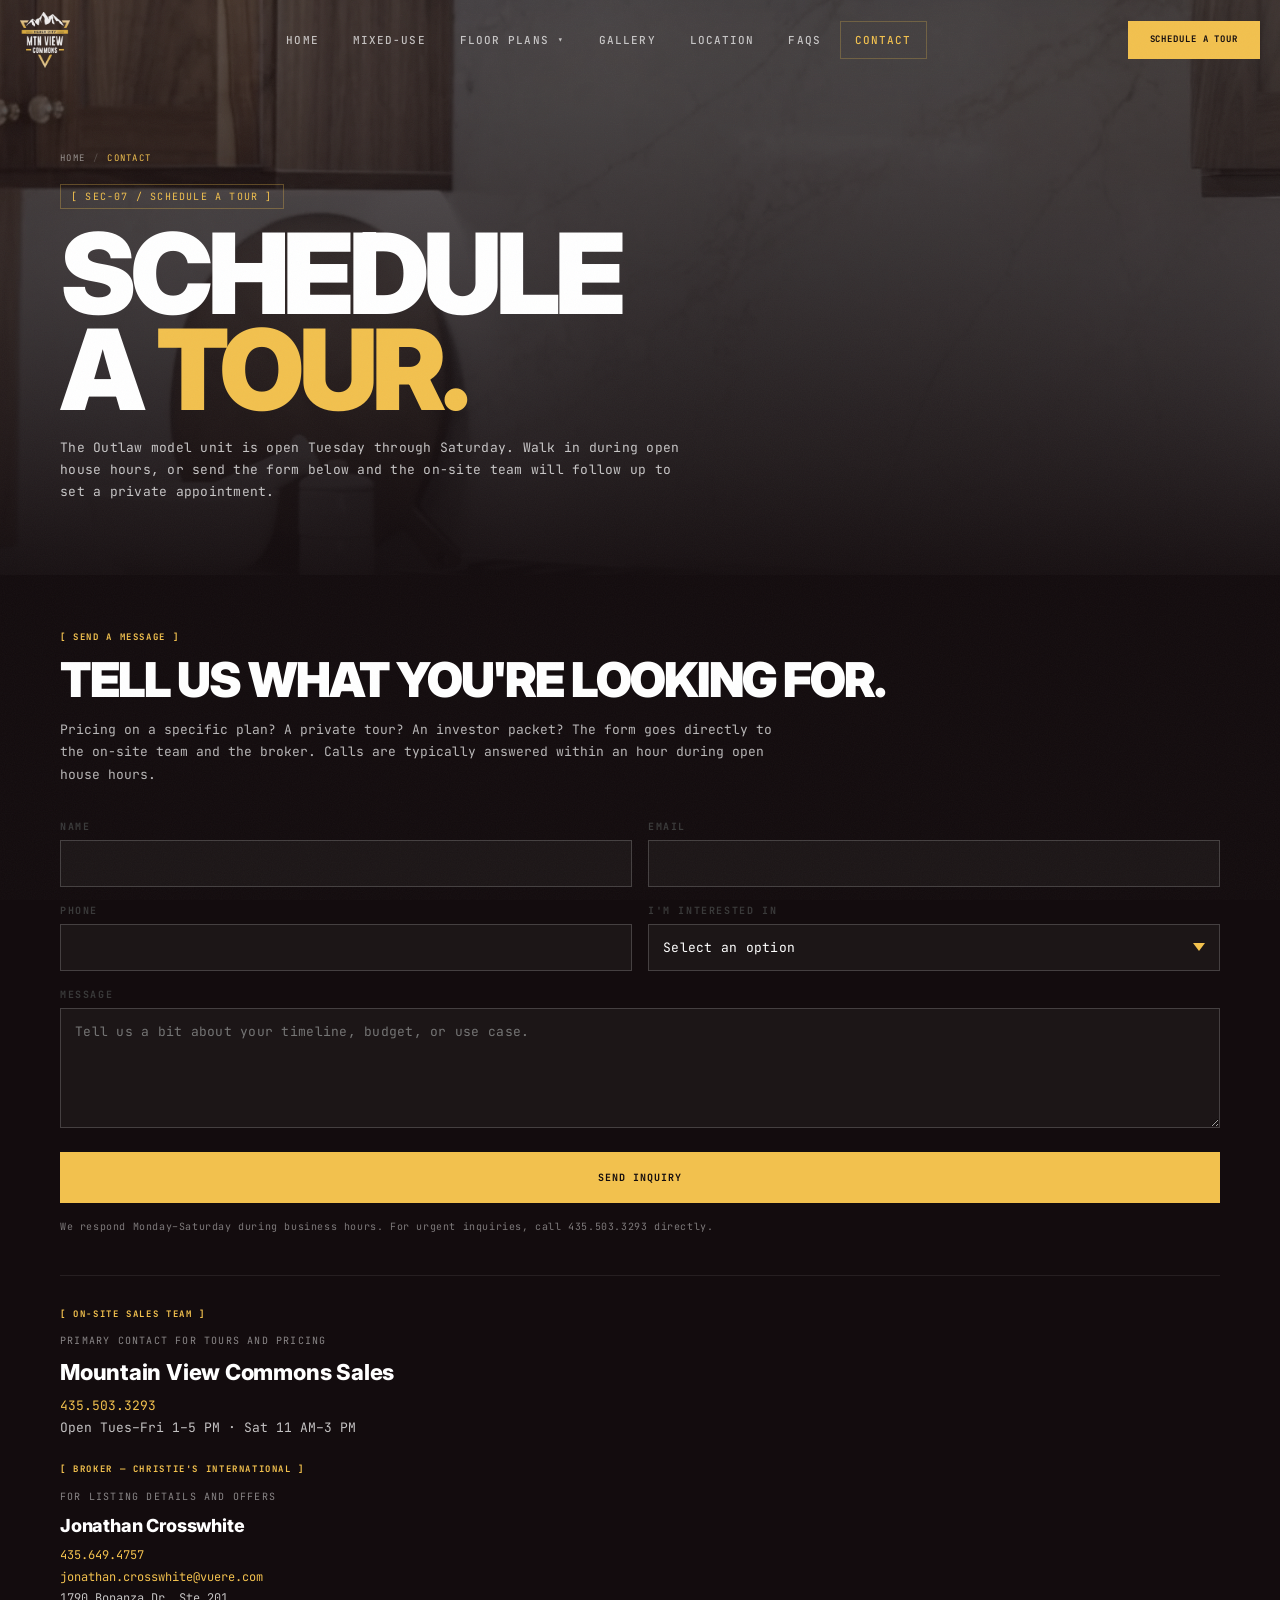
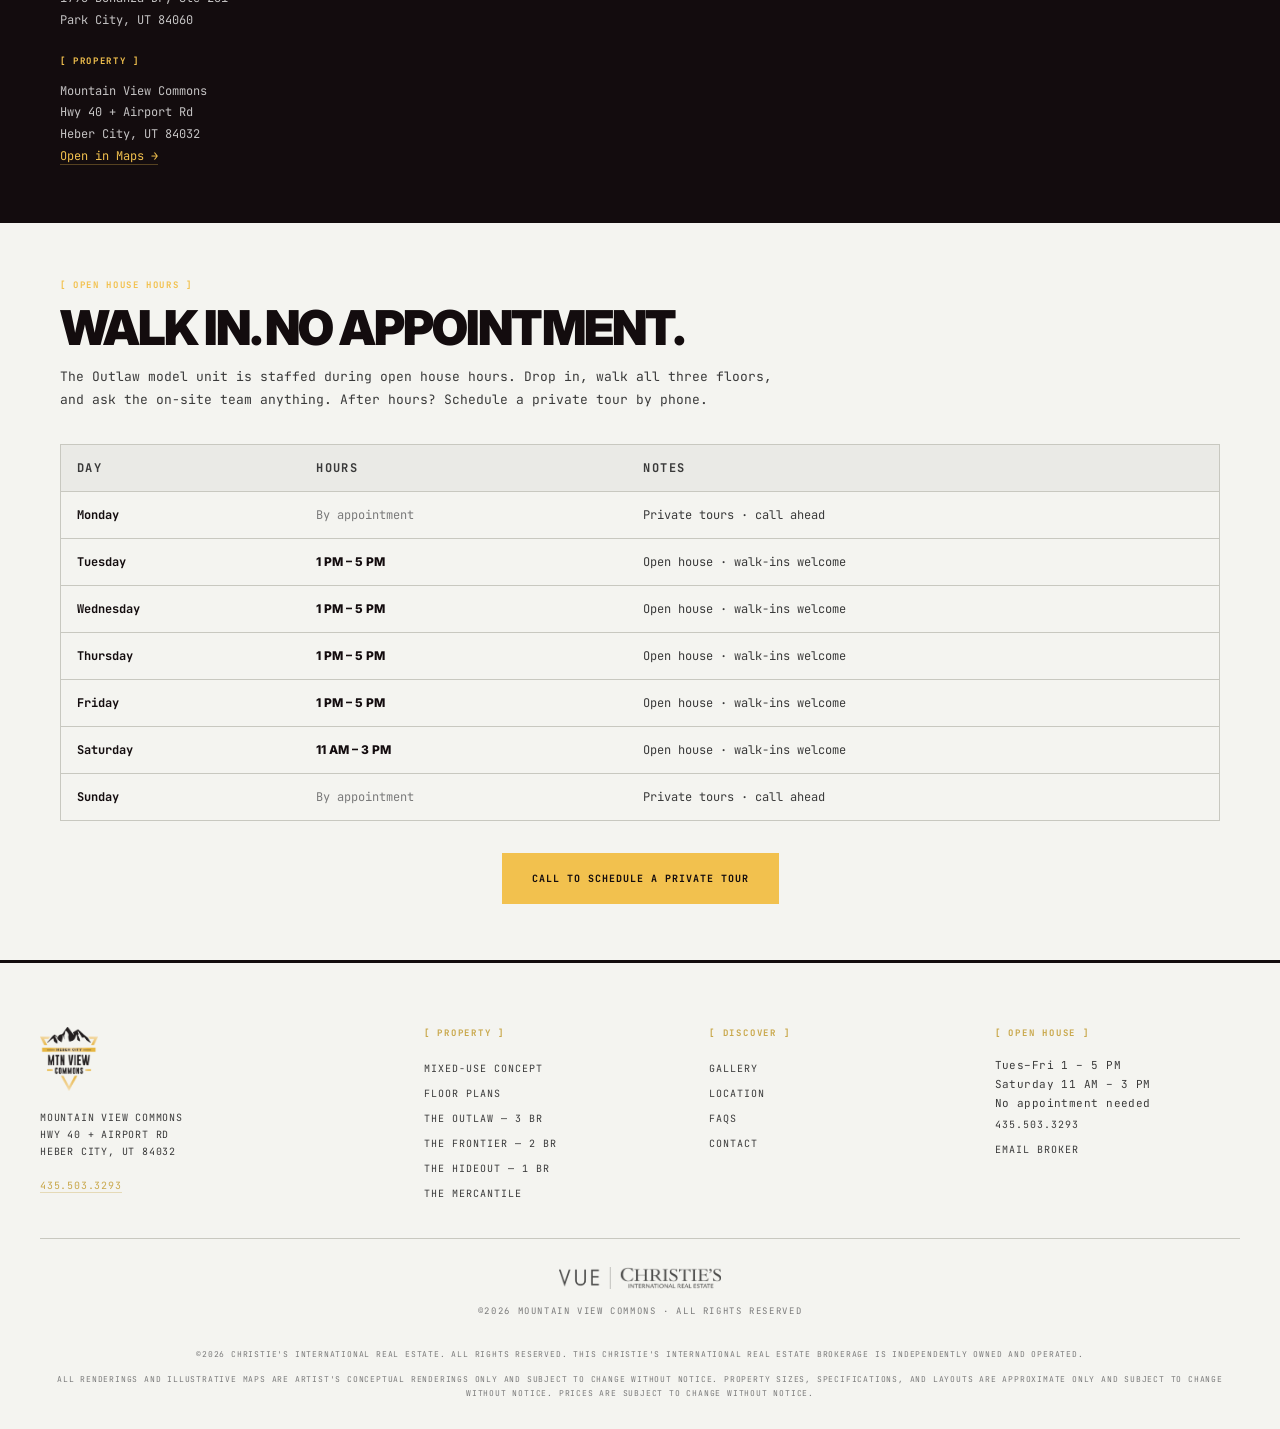
==== contact/index.html @ 799f2784 "Initial commit: Mountain View Commons multi-page site Full marketing site for the MVC mixed-use deve" ====
<!DOCTYPE html>
<html lang="en">
<head>
    <meta charset="UTF-8">
    <meta name="viewport" content="width=device-width, initial-scale=1.0">
    <meta name="theme-color" content="#130C0E">
    <meta name="apple-mobile-web-app-capable" content="yes">
    <meta name="apple-mobile-web-app-status-bar-style" content="black">

    <title>Contact & Schedule a Tour | Mountain View Commons — Heber City UT</title>
    <meta name="description" content="Schedule a tour of Mountain View Commons or contact the on-site team. Open house Tues–Fri 1–5 PM and Sat 11 AM–3 PM. Call 435.503.3293 or message Jonathan Crosswhite at Christie's International Real Estate.">

    <link rel="canonical" href="https://www.mtnviewcommonsut.com/contact/">

    <meta property="og:type" content="website">
    <meta property="og:title" content="Contact & Schedule a Tour | Mountain View Commons">
    <meta property="og:description" content="Schedule a private tour of Mountain View Commons in Heber City, UT. Call 435.503.3293.">
    <meta property="og:url" content="https://www.mtnviewcommonsut.com/contact/">
    <meta property="og:image" content="https://www.mtnviewcommonsut.com/assets/photos/DSC04015.webp">
    <meta property="og:site_name" content="Mountain View Commons">

    <meta name="twitter:card" content="summary_large_image">
    <meta name="twitter:title" content="Contact & Schedule a Tour | Mountain View Commons">
    <meta name="twitter:description" content="Schedule a private tour. Heber City, UT. 435.503.3293.">
    <meta name="twitter:image" content="https://www.mtnviewcommonsut.com/assets/photos/DSC04015.webp">

    <link rel="preconnect" href="https://fonts.googleapis.com">
    <link rel="preconnect" href="https://fonts.gstatic.com" crossorigin>
    <link href="https://fonts.googleapis.com/css2?family=Inter:wght@400;700;800;900&family=JetBrains+Mono:wght@400;500;700&display=swap" rel="stylesheet">

    <link rel="stylesheet" href="/assets/styles.css">

    <script type="application/ld+json">
    {
      "@context": "https://schema.org",
      "@type": "BreadcrumbList",
      "itemListElement": [
        { "@type": "ListItem", "position": 1, "name": "Home", "item": "https://www.mtnviewcommonsut.com/" },
        { "@type": "ListItem", "position": 2, "name": "Contact", "item": "https://www.mtnviewcommonsut.com/contact/" }
      ]
    }
    </script>
    <script type="application/ld+json">
    {
      "@context": "https://schema.org",
      "@type": "ContactPage",
      "name": "Contact Mountain View Commons",
      "url": "https://www.mtnviewcommonsut.com/contact/",
      "description": "Contact information and tour scheduling for Mountain View Commons in Heber City, Utah.",
      "mainEntity": {
        "@type": "Organization",
        "name": "Mountain View Commons",
        "telephone": "+1-435-503-3293",
        "email": "jonathan.crosswhite@vuere.com",
        "address": {
          "@type": "PostalAddress",
          "streetAddress": "Hwy 40 + Airport Rd",
          "addressLocality": "Heber City",
          "addressRegion": "UT",
          "postalCode": "84032",
          "addressCountry": "US"
        },
        "openingHoursSpecification": [
          { "@type": "OpeningHoursSpecification", "dayOfWeek": ["Tuesday","Wednesday","Thursday","Friday"], "opens": "13:00", "closes": "17:00" },
          { "@type": "OpeningHoursSpecification", "dayOfWeek": "Saturday", "opens": "11:00", "closes": "15:00" }
        ]
      }
    }
    </script>
</head>
<body>

<a class="skip-link" href="#main">Skip to content</a>

<div class="navigation">
    <div class="nav-bar">
        <nav class="nav" aria-label="Primary">
            <a href="/" class="nav__logo" aria-label="Mountain View Commons — home"><img src="/assets/mvc-logo-white.png" alt="Mountain View Commons"></a>
            <ul class="nav__links">
                <li class="nav__item"><a class="nav__link" href="/">Home</a></li>
                <li class="nav__item"><a class="nav__link" href="/mixed-use/">Mixed-Use</a></li>
                <li class="nav__item">
                    <a class="nav__link" href="/floor-plans/" aria-haspopup="true">Floor Plans ▾</a>
                    <ul class="nav__submenu" role="menu">
                        <li><a class="nav__sub-link" href="/floor-plans/the-outlaw/" role="menuitem"><strong>The Outlaw</strong>3 BR · Model unit open</a></li>
                        <li><a class="nav__sub-link" href="/floor-plans/the-frontier/" role="menuitem"><strong>The Frontier</strong>2 BR · Adventure / family</a></li>
                        <li><a class="nav__sub-link" href="/floor-plans/the-hideout/" role="menuitem"><strong>The Hideout</strong>1 BR · Crash pad / studio</a></li>
                        <li><a class="nav__sub-link" href="/floor-plans/the-mercantile/" role="menuitem"><strong>The Mercantile</strong>All commercial</a></li>
                    </ul>
                </li>
                <li class="nav__item"><a class="nav__link" href="/gallery/">Gallery</a></li>
                <li class="nav__item"><a class="nav__link" href="/location/">Location</a></li>
                <li class="nav__item"><a class="nav__link" href="/faqs/">FAQs</a></li>
                <li class="nav__item"><a class="nav__link" href="/contact/" aria-current="page">Contact</a></li>
            </ul>
            <a href="tel:+14355033293" class="nav__cta btn btn--gold">Schedule a Tour</a>
            <button class="nav__toggle" type="button" aria-label="Open menu" aria-expanded="false" aria-controls="mobile-menu"><svg viewBox="0 0 24 24" fill="none" stroke="currentColor" stroke-width="2" stroke-linecap="round" stroke-linejoin="round"><line x1="3" y1="6" x2="21" y2="6"/><line x1="3" y1="12" x2="21" y2="12"/><line x1="3" y1="18" x2="21" y2="18"/></svg></button>
        </nav>
    </div>
</div>

<aside class="mobile-menu" id="mobile-menu" aria-hidden="true">
    <div class="mobile-menu__head"><a href="/" class="nav__logo"><img src="/assets/mvc-logo-white.png" alt="Mountain View Commons" style="height:48px"></a><button class="mobile-menu__close" type="button" aria-label="Close menu"><svg viewBox="0 0 24 24" fill="none" stroke="currentColor" stroke-width="2" stroke-linecap="round" stroke-linejoin="round"><line x1="18" y1="6" x2="6" y2="18"/><line x1="6" y1="6" x2="18" y2="18"/></svg></button></div>
    <ul class="mobile-menu__list">
        <li><a class="mobile-menu__link" href="/">Home <span class="mobile-menu__hint">01</span></a></li>
        <li><a class="mobile-menu__link" href="/mixed-use/">Mixed-Use <span class="mobile-menu__hint">02</span></a></li>
        <li>
            <a class="mobile-menu__link" href="/floor-plans/">Floor Plans <span class="mobile-menu__hint">03</span></a>
            <ul class="mobile-menu__sublist">
                <li><a class="mobile-menu__link" href="/floor-plans/the-outlaw/">The Outlaw — 3 BR</a></li>
                <li><a class="mobile-menu__link" href="/floor-plans/the-frontier/">The Frontier — 2 BR</a></li>
                <li><a class="mobile-menu__link" href="/floor-plans/the-hideout/">The Hideout — 1 BR</a></li>
                <li><a class="mobile-menu__link" href="/floor-plans/the-mercantile/">The Mercantile — Commercial</a></li>
            </ul>
        </li>
        <li><a class="mobile-menu__link" href="/gallery/">Gallery <span class="mobile-menu__hint">04</span></a></li>
        <li><a class="mobile-menu__link" href="/location/">Location <span class="mobile-menu__hint">05</span></a></li>
        <li><a class="mobile-menu__link" href="/faqs/">FAQs <span class="mobile-menu__hint">06</span></a></li>
        <li><a class="mobile-menu__link" href="/contact/" aria-current="page">Contact <span class="mobile-menu__hint">07</span></a></li>
    </ul>
    <div class="mobile-menu__foot"><a href="tel:+14355033293" class="btn btn--gold">Call 435.503.3293</a><a href="/contact/" class="btn btn--white">Schedule a Tour</a><p class="mobile-menu__contact">Open House · Tues–Fri 1–5 PM · Sat 11 AM–3 PM</p></div>
</aside>

<main id="main">

<section class="page-hero" style="min-height:50vh">
    <div class="page-hero__bg">
        <img src="/assets/photos/DSC04014.webp" alt="Mountain View Commons exterior at evening" loading="eager" fetchpriority="high">
    </div>
    <div class="page-hero__inner">
        <nav class="breadcrumbs" aria-label="Breadcrumb">
            <a href="/">Home</a><span class="sep">/</span><span aria-current="page">Contact</span>
        </nav>
        <div class="page-hero__id plan-hero__id">[ SEC-07 / SCHEDULE A TOUR ]</div>
        <h1 class="page-hero__title">Schedule<br>a <span class="gold">Tour.</span></h1>
        <p class="page-hero__deck">
            The Outlaw model unit is open Tuesday through Saturday. Walk in during open house hours, or send the form below and the on-site team will follow up to set a private appointment.
        </p>
    </div>
</section>

<!-- ================================================================
     CONTACT FORM + DETAILS
     ================================================================ -->
<section class="bg-ink section-block" style="border-bottom:0">
    <div class="section-block__inner">
        <div style="display:grid;gap:40px;grid-template-columns:1fr">
            <div>
                <p class="section-block__eyebrow">[ Send a Message ]</p>
                <h2 class="section-block__title" style="color:#fff">Tell us what you're looking for.</h2>
                <p class="section-block__deck" style="margin-bottom:32px">
                    Pricing on a specific plan? A private tour? An investor packet? The form goes directly to the on-site team and the broker. Calls are typically answered within an hour during open house hours.
                </p>

                <form class="form" action="https://formsubmit.co/jonathan.crosswhite@vuere.com" method="POST" aria-label="Contact form">
                    <input type="hidden" name="_subject" value="MVC Website Inquiry">
                    <input type="hidden" name="_template" value="table">
                    <input type="hidden" name="_captcha" value="true">

                    <div class="form__row">
                        <div class="form__field">
                            <label class="form__label" for="name">Name</label>
                            <input class="form__input" type="text" id="name" name="Name" required autocomplete="name">
                        </div>
                        <div class="form__field">
                            <label class="form__label" for="email">Email</label>
                            <input class="form__input" type="email" id="email" name="Email" required autocomplete="email">
                        </div>
                    </div>

                    <div class="form__row">
                        <div class="form__field">
                            <label class="form__label" for="phone">Phone</label>
                            <input class="form__input" type="tel" id="phone" name="Phone" autocomplete="tel">
                        </div>
                        <div class="form__field">
                            <label class="form__label" for="interest">I'm interested in</label>
                            <select class="form__select" id="interest" name="Interest">
                                <option value="">Select an option</option>
                                <option>Scheduling a private tour</option>
                                <option>Pricing — The Outlaw (3BR)</option>
                                <option>Pricing — The Frontier (2BR)</option>
                                <option>Pricing — The Hideout (1BR)</option>
                                <option>Pricing — The Mercantile (commercial)</option>
                                <option>Buying a shell unit</option>
                                <option>Investor information</option>
                                <option>Combining multiple units</option>
                                <option>Other</option>
                            </select>
                        </div>
                    </div>

                    <div class="form__field">
                        <label class="form__label" for="message">Message</label>
                        <textarea class="form__textarea" id="message" name="Message" rows="5" placeholder="Tell us a bit about your timeline, budget, or use case."></textarea>
                    </div>

                    <button type="submit" class="btn btn--gold form__submit">Send Inquiry</button>
                    <p class="form__hint">We respond Monday–Saturday during business hours. For urgent inquiries, call 435.503.3293 directly.</p>
                </form>
            </div>

            <div style="border-top:1px solid rgba(255,255,255,0.08);padding-top:32px;display:grid;grid-template-columns:1fr;gap:24px">
                <div>
                    <p class="section-block__eyebrow">[ On-Site Sales Team ]</p>
                    <p class="t-mono-sm" style="color:rgba(255,255,255,0.5);margin-bottom:8px;font-size:10px">Primary contact for tours and pricing</p>
                    <p style="font-family:'Inter',sans-serif;font-weight:800;font-size:22px;color:#fff;letter-spacing:-0.01em;margin-bottom:6px">Mountain View Commons Sales</p>
                    <p style="font-family:'JetBrains Mono',monospace;font-size:13px;color:rgba(255,255,255,0.75);line-height:1.7">
                        <a href="tel:+14355033293" style="color:var(--gold)">435.503.3293</a><br>
                        Open Tues–Fri 1–5 PM · Sat 11 AM–3 PM
                    </p>
                </div>
                <div>
                    <p class="section-block__eyebrow">[ Broker — Christie's International ]</p>
                    <p class="t-mono-sm" style="color:rgba(255,255,255,0.5);margin-bottom:8px;font-size:10px">For listing details and offers</p>
                    <p style="font-family:'Inter',sans-serif;font-weight:800;font-size:18px;color:#fff;letter-spacing:-0.01em;margin-bottom:6px">Jonathan Crosswhite</p>
                    <p style="font-family:'JetBrains Mono',monospace;font-size:12px;color:rgba(255,255,255,0.75);line-height:1.8">
                        <a href="tel:+14356494757" style="color:var(--gold)">435.649.4757</a><br>
                        <a href="mailto:jonathan.crosswhite@vuere.com" style="color:var(--gold);word-break:break-all">jonathan.crosswhite@vuere.com</a><br>
                        1790 Bonanza Dr, Ste 201<br>
                        Park City, UT 84060
                    </p>
                </div>
                <div>
                    <p class="section-block__eyebrow">[ Property ]</p>
                    <p style="font-family:'JetBrains Mono',monospace;font-size:12px;color:rgba(255,255,255,0.75);line-height:1.8">
                        Mountain View Commons<br>
                        Hwy 40 + Airport Rd<br>
                        Heber City, UT 84032<br>
                        <a href="https://www.google.com/maps/search/?api=1&query=Mountain+View+Commons+Heber+City+UT" target="_blank" rel="noopener" style="color:var(--gold);border-bottom:1px solid rgba(242,193,78,0.3)">Open in Maps →</a>
                    </p>
                </div>
            </div>
        </div>
    </div>
</section>

<!-- ================================================================
     OPEN HOUSE HOURS BLOCK
     ================================================================ -->
<section class="bg-paper section-block">
    <div class="section-block__inner">
        <div class="section-block__head">
            <p class="section-block__eyebrow">[ Open House Hours ]</p>
            <h2 class="section-block__title">Walk in. No appointment.</h2>
            <p class="section-block__deck">The Outlaw model unit is staffed during open house hours. Drop in, walk all three floors, and ask the on-site team anything. After hours? Schedule a private tour by phone.</p>
        </div>
        <div style="overflow-x:auto;border:1px solid var(--rule-light);background:var(--paper)">
            <table style="width:100%;border-collapse:collapse;font-family:'JetBrains Mono',monospace;font-size:12px">
                <thead>
                    <tr style="background:var(--paper-mid);border-bottom:1px solid var(--rule-light)">
                        <th style="text-align:left;padding:14px 16px;letter-spacing:0.12em;text-transform:uppercase;font-weight:700;color:var(--ink-mid)">Day</th>
                        <th style="text-align:left;padding:14px 16px;letter-spacing:0.12em;text-transform:uppercase;font-weight:700;color:var(--ink-mid)">Hours</th>
                        <th style="text-align:left;padding:14px 16px;letter-spacing:0.12em;text-transform:uppercase;font-weight:700;color:var(--ink-mid)">Notes</th>
                    </tr>
                </thead>
                <tbody>
                    <tr style="border-bottom:1px solid var(--rule-light)"><td style="padding:14px 16px;font-weight:700">Monday</td><td style="padding:14px 16px;color:var(--ink-light)">By appointment</td><td style="padding:14px 16px;color:var(--ink-mid)">Private tours · call ahead</td></tr>
                    <tr style="border-bottom:1px solid var(--rule-light)"><td style="padding:14px 16px;font-weight:700">Tuesday</td><td style="padding:14px 16px;font-family:'Inter',sans-serif;font-weight:800">1 PM – 5 PM</td><td style="padding:14px 16px;color:var(--ink-mid)">Open house · walk-ins welcome</td></tr>
                    <tr style="border-bottom:1px solid var(--rule-light)"><td style="padding:14px 16px;font-weight:700">Wednesday</td><td style="padding:14px 16px;font-family:'Inter',sans-serif;font-weight:800">1 PM – 5 PM</td><td style="padding:14px 16px;color:var(--ink-mid)">Open house · walk-ins welcome</td></tr>
                    <tr style="border-bottom:1px solid var(--rule-light)"><td style="padding:14px 16px;font-weight:700">Thursday</td><td style="padding:14px 16px;font-family:'Inter',sans-serif;font-weight:800">1 PM – 5 PM</td><td style="padding:14px 16px;color:var(--ink-mid)">Open house · walk-ins welcome</td></tr>
                    <tr style="border-bottom:1px solid var(--rule-light)"><td style="padding:14px 16px;font-weight:700">Friday</td><td style="padding:14px 16px;font-family:'Inter',sans-serif;font-weight:800">1 PM – 5 PM</td><td style="padding:14px 16px;color:var(--ink-mid)">Open house · walk-ins welcome</td></tr>
                    <tr style="border-bottom:1px solid var(--rule-light)"><td style="padding:14px 16px;font-weight:700">Saturday</td><td style="padding:14px 16px;font-family:'Inter',sans-serif;font-weight:800">11 AM – 3 PM</td><td style="padding:14px 16px;color:var(--ink-mid)">Open house · walk-ins welcome</td></tr>
                    <tr><td style="padding:14px 16px;font-weight:700">Sunday</td><td style="padding:14px 16px;color:var(--ink-light)">By appointment</td><td style="padding:14px 16px;color:var(--ink-mid)">Private tours · call ahead</td></tr>
                </tbody>
            </table>
        </div>
        <div style="margin-top:32px;text-align:center"><a class="btn btn--gold" href="tel:+14355033293">Call to Schedule a Private Tour</a></div>
    </div>
</section>

</main>

<footer class="footer">
    <div class="footer__grid">
        <div class="footer__brand"><img src="/assets/mvc-logo-dark.png" alt="Mountain View Commons"><p class="footer__addr">Mountain View Commons<br>Hwy 40 + Airport Rd<br>Heber City, UT 84032<br><br><a href="tel:+14355033293" style="color:var(--gold)">435.503.3293</a></p></div>
        <div><p class="footer__col-title">[ Property ]</p><ul class="footer__list"><li><a href="/mixed-use/">Mixed-Use Concept</a></li><li><a href="/floor-plans/">Floor Plans</a></li><li><a href="/floor-plans/the-outlaw/">The Outlaw — 3 BR</a></li><li><a href="/floor-plans/the-frontier/">The Frontier — 2 BR</a></li><li><a href="/floor-plans/the-hideout/">The Hideout — 1 BR</a></li><li><a href="/floor-plans/the-mercantile/">The Mercantile</a></li></ul></div>
        <div><p class="footer__col-title">[ Discover ]</p><ul class="footer__list"><li><a href="/gallery/">Gallery</a></li><li><a href="/location/">Location</a></li><li><a href="/faqs/">FAQs</a></li><li><a href="/contact/">Contact</a></li></ul></div>
        <div><p class="footer__col-title">[ Open House ]</p><ul class="footer__list"><li>Tues–Fri 1 – 5 PM</li><li>Saturday 11 AM – 3 PM</li><li>No appointment needed</li><li><a href="tel:+14355033293">435.503.3293</a></li><li><a href="mailto:jonathan.crosswhite@vuere.com">Email broker</a></li></ul></div>
    </div>
    <div class="footer__bottom"><img src="/assets/vue-dark.png" alt="VUE | Christie's International Real Estate"><p class="footer__copy">©2026 Mountain View Commons · All rights reserved</p></div>
    <div class="footer__legal"><p>©2026 Christie's International Real Estate. All rights reserved. This Christie's International Real Estate brokerage is independently owned and operated.</p><p>All renderings and illustrative maps are artist's conceptual renderings only and subject to change without notice. Property sizes, specifications, and layouts are approximate only and subject to change without notice. Prices are subject to change without notice.</p></div>
</footer>

<script src="/assets/site.js"></script>
</body>
</html>
---- assets/styles.css ----
/* ================================================================
   MOUNTAIN VIEW COMMONS / SITE STYLES
   ================================================================ */

/* ----------------------------------------------------------------
   RESET / TOKENS
   ---------------------------------------------------------------- */
*, *::before, *::after { margin: 0; padding: 0; box-sizing: border-box; }
html { overflow-x: hidden; scroll-behavior: smooth; background-color: #130C0E; }

:root {
    --paper: #F4F4F0;
    --paper-mid: #EAEAE6;
    --ink: #130C0E;
    --ink-mid: #3A3A3A;
    --ink-light: #7A7A7A;
    --gold: #F2C14E;
    --gold-deep: #C9A84C;
    --rule: #1A1A2E;
    --rule-light: #C8C8C0;
    --shell: rgba(255,255,255,0.06);
}

body {
    font-family: 'JetBrains Mono', 'Courier New', monospace;
    background: var(--paper);
    color: var(--ink);
    font-size: 12px;
    line-height: 1.5;
    -webkit-font-smoothing: antialiased;
    text-rendering: optimizeLegibility;
}

body::after {
    content: '';
    position: fixed;
    inset: 0;
    z-index: 9999;
    pointer-events: none;
    opacity: 0.035;
    background-image: url("data:image/svg+xml,%3Csvg viewBox='0 0 256 256' xmlns='http://www.w3.org/2000/svg'%3E%3Cfilter id='n'%3E%3CfeTurbulence type='fractalNoise' baseFrequency='0.9' numOctaves='4' stitchTiles='stitch'/%3E%3C/filter%3E%3Crect width='100%25' height='100%25' filter='url(%23n)'/%3E%3C/svg%3E");
    background-repeat: repeat;
    background-size: 256px 256px;
}

img { max-width: 100%; height: auto; display: block; }
a { color: inherit; text-decoration: none; }
button { font: inherit; }

::selection { background: var(--gold); color: var(--ink); }

/* ----------------------------------------------------------------
   TYPOGRAPHY
   ---------------------------------------------------------------- */
.t-macro {
    font-family: 'Inter', 'Helvetica Neue', sans-serif;
    font-weight: 900;
    text-transform: uppercase;
    letter-spacing: -0.04em;
    line-height: 0.9;
}
.t-display {
    font-family: 'Inter', sans-serif;
    font-weight: 900;
    text-transform: uppercase;
    letter-spacing: -0.03em;
    line-height: 0.95;
}
.t-mono {
    font-family: 'JetBrains Mono', monospace;
    font-weight: 400;
    text-transform: uppercase;
    letter-spacing: 0.08em;
    font-size: 11px;
}
.t-mono-sm {
    font-family: 'JetBrains Mono', monospace;
    font-weight: 400;
    text-transform: uppercase;
    letter-spacing: 0.12em;
    font-size: 9px;
    color: var(--ink-light);
}
.t-body {
    font-family: 'JetBrains Mono', monospace;
    font-weight: 400;
    font-size: 12px;
    line-height: 1.7;
    letter-spacing: 0.02em;
}
.t-eyebrow {
    font-family: 'JetBrains Mono', monospace;
    font-size: 10px;
    font-weight: 700;
    letter-spacing: 0.18em;
    text-transform: uppercase;
    color: var(--gold);
}
.gold { color: var(--gold); }
.ink-mid { color: var(--ink-mid); }
.ink-light { color: var(--ink-light); }

/* ----------------------------------------------------------------
   LAYOUT PRIMITIVES
   ---------------------------------------------------------------- */
.container {
    max-width: 1200px;
    margin: 0 auto;
    padding: 0 20px;
}

.rule { border: none; height: 2px; background: var(--ink); margin: 0; }
.rule--thin { height: 1px; background: var(--rule-light); }
.rule--gold { height: 3px; background: var(--gold); }

.section-pad {
    padding: 64px 0;
}
@media (min-width: 768px) {
    .section-pad { padding: 96px 0; }
}

.section-head {
    padding: 48px 20px 24px 20px;
    border-bottom: 1px solid var(--rule-light);
}
.section-head__inner {
    max-width: 1200px;
    margin: 0 auto;
    display: flex;
    justify-content: space-between;
    align-items: baseline;
    flex-wrap: wrap;
    gap: 8px;
}
.section-head__title {
    font-family: 'Inter', sans-serif;
    font-weight: 900;
    font-size: clamp(32px, 6vw, 64px);
    text-transform: uppercase;
    letter-spacing: -0.04em;
    line-height: 0.9;
}
.section-head__ref {
    font-size: 9px;
    letter-spacing: 0.14em;
    color: var(--ink-light);
    text-transform: uppercase;
}

/* On dark sections (--ink background), invert head colors */
.section-head--dark { border-bottom-color: rgba(255,255,255,0.08); }
.section-head--dark .section-head__title { color: #fff; }
.section-head--dark .section-head__ref { color: rgba(255,255,255,0.35); }

/* ----------------------------------------------------------------
   BUTTONS
   ---------------------------------------------------------------- */
.btn {
    display: inline-flex;
    align-items: center;
    justify-content: center;
    gap: 8px;
    font-family: 'JetBrains Mono', monospace;
    font-size: 10px;
    font-weight: 700;
    letter-spacing: 0.1em;
    text-transform: uppercase;
    padding: 16px 28px;
    border: 2px solid var(--ink);
    cursor: pointer;
    transition: transform 0.4s cubic-bezier(0.16, 1, 0.3, 1),
                filter 0.4s cubic-bezier(0.16, 1, 0.3, 1),
                background 0.3s cubic-bezier(0.16, 1, 0.3, 1),
                border-color 0.3s cubic-bezier(0.16, 1, 0.3, 1),
                color 0.3s cubic-bezier(0.16, 1, 0.3, 1);
    white-space: nowrap;
    background: transparent;
    color: var(--ink);
    text-decoration: none;
}

.btn--gold { background: var(--gold); color: var(--ink); border-color: var(--gold); }
.btn--gold:hover { filter: brightness(1.08); transform: scale(1.02); }
.btn--gold:active { filter: brightness(0.95); transform: scale(0.98); }

.btn--white {
    background: rgba(255,255,255,0.04);
    color: #fff;
    border-color: rgba(255,255,255,0.25);
    -webkit-backdrop-filter: blur(12px);
    backdrop-filter: blur(12px);
}
.btn--white:hover { border-color: rgba(255,255,255,0.7); background: rgba(255,255,255,0.1); }

.btn--dark { background: var(--ink); color: var(--paper); border-color: var(--ink); }
.btn--dark:hover { border-color: var(--gold); color: var(--gold); }

.btn--ghost { background: transparent; color: var(--ink); border-color: var(--ink); }
.btn--ghost:hover { background: var(--ink); color: var(--paper); }

.btn__icon { width: 14px; height: 14px; flex-shrink: 0; transition: transform 0.4s cubic-bezier(0.16, 1, 0.3, 1); }
.btn:hover .btn__icon { transform: scale(1.15) rotate(-8deg); }

.btn-row { display: flex; gap: 12px; flex-wrap: wrap; }
@media (max-width: 640px) {
    .btn-row { flex-direction: column; }
    .btn-row .btn { width: 100%; min-height: 52px; }
}

/* ----------------------------------------------------------------
   NAVIGATION (multi-page, two-layer pattern)
   ---------------------------------------------------------------- */
.navigation {
    position: fixed;
    top: 0; left: 0; right: 0;
    z-index: 50;
}

.nav-bar {
    position: relative;
    width: 100%;
    background: transparent;
    border-bottom: 1px solid transparent;
    transition: background 0.5s cubic-bezier(0.16, 1, 0.3, 1),
                border-color 0.5s cubic-bezier(0.16, 1, 0.3, 1);
}
.nav-bar.scrolled {
    background: var(--ink);
    border-bottom-color: rgba(201, 168, 76, 0.22);
}

/* Mobile Safari fix (≤520px):
   Promote the fixed nav to its own compositor layer so iOS Safari
   doesn't paint page content above/behind the nav while the URL bar
   collapses or expands. Body padding is intentionally NOT used —
   the heroes are designed to extend under the transparent nav at
   zero state, then the nav goes solid on scroll. */
@media (max-width: 520px) {
    .navigation {
        -webkit-transform: translate3d(0, 0, 0);
        transform: translate3d(0, 0, 0);
        -webkit-backface-visibility: hidden;
        backface-visibility: hidden;
    }
}

.nav {
    display: flex;
    align-items: center;
    justify-content: space-between;
    padding: 12px 20px;
    max-width: 1280px;
    margin: 0 auto;
    gap: 24px;
}

.nav__logo { display: inline-flex; flex-shrink: 0; }
.nav__logo img {
    height: 56px;
    width: auto;
    opacity: 0.92;
    transition: transform 0.5s cubic-bezier(0.16, 1, 0.3, 1), opacity 0.5s cubic-bezier(0.16, 1, 0.3, 1);
    transform-origin: left center;
}
.nav-bar.scrolled .nav__logo img { transform: scale(0.78); opacity: 0.85; }

.nav__links {
    display: none;
    gap: 4px;
    align-items: center;
    list-style: none;
    flex: 1;
    justify-content: center;
}
@media (min-width: 1024px) {
    .nav__links { display: flex; }
}

.nav__link {
    display: inline-flex;
    align-items: center;
    gap: 4px;
    font-family: 'JetBrains Mono', monospace;
    font-size: 11px;
    font-weight: 500;
    letter-spacing: 0.1em;
    text-transform: uppercase;
    color: rgba(255,255,255,0.7);
    padding: 10px 14px;
    border: 1px solid transparent;
    transition: color 0.3s ease, border-color 0.3s ease, background 0.3s ease;
    cursor: pointer;
    background: transparent;
}
.nav__link:hover { color: #fff; border-color: rgba(255,255,255,0.15); }
.nav__link[aria-current="page"] { color: var(--gold); border-color: rgba(242,193,78,0.25); }
.nav__link[aria-expanded="true"] { color: #fff; border-color: rgba(255,255,255,0.2); }

.nav__cta {
    display: none;
    flex-shrink: 0;
}
@media (min-width: 768px) {
    .nav__cta { display: inline-flex; padding: 10px 20px; font-size: 9px; }
}

.nav__toggle {
    display: inline-flex;
    align-items: center;
    justify-content: center;
    width: 44px;
    height: 44px;
    background: transparent;
    border: 1px solid rgba(255,255,255,0.18);
    color: #fff;
    cursor: pointer;
    transition: border-color 0.3s ease, background 0.3s ease;
}
.nav__toggle:hover { border-color: rgba(255,255,255,0.5); }
.nav__toggle svg { width: 18px; height: 18px; }
@media (min-width: 1024px) { .nav__toggle { display: none; } }

/* Submenu */
.nav__submenu {
    position: absolute;
    top: calc(100% - 1px);
    left: 50%;
    transform: translateX(-50%) translateY(-6px);
    background: var(--ink);
    border: 1px solid rgba(255,255,255,0.1);
    min-width: 280px;
    padding: 8px;
    opacity: 0;
    pointer-events: none;
    transition: opacity 0.25s ease, transform 0.25s ease;
    z-index: 60;
    list-style: none;
}
.nav__item { position: relative; }
.nav__item:hover .nav__submenu,
.nav__submenu:hover { opacity: 1; pointer-events: auto; transform: translateX(-50%) translateY(0); }

.nav__sub-link {
    display: block;
    padding: 12px 16px;
    font-family: 'JetBrains Mono', monospace;
    font-size: 11px;
    letter-spacing: 0.06em;
    color: rgba(255,255,255,0.75);
    border: 1px solid transparent;
    transition: color 0.2s ease, background 0.2s ease, border-color 0.2s ease;
}
.nav__sub-link strong { display: block; color: #fff; font-weight: 700; letter-spacing: 0.02em; font-size: 12px; margin-bottom: 2px; }
.nav__sub-link:hover { background: rgba(242,193,78,0.06); border-color: rgba(242,193,78,0.2); color: #fff; }

/* Mobile menu drawer */
.mobile-menu {
    position: fixed;
    inset: 0;
    z-index: 100;
    background: var(--ink);
    transform: translateY(-100%);
    transition: transform 0.5s cubic-bezier(0.85, 0, 0.15, 1);
    display: flex;
    flex-direction: column;
    padding: max(env(safe-area-inset-top, 16px), 16px) 20px 32px 20px;
    overflow-y: auto;
}
.mobile-menu.open { transform: translateY(0); }
.mobile-menu__head {
    display: flex;
    justify-content: space-between;
    align-items: center;
    padding-bottom: 24px;
    border-bottom: 1px solid rgba(255,255,255,0.08);
}
.mobile-menu__close {
    width: 44px; height: 44px;
    display: inline-flex; align-items: center; justify-content: center;
    background: transparent;
    border: 1px solid rgba(255,255,255,0.18);
    color: #fff;
    cursor: pointer;
}
.mobile-menu__close svg { width: 18px; height: 18px; }
.mobile-menu__list {
    list-style: none;
    margin-top: 12px;
}
.mobile-menu__list li { border-bottom: 1px solid rgba(255,255,255,0.06); }
.mobile-menu__link {
    display: flex;
    justify-content: space-between;
    align-items: center;
    padding: 18px 4px;
    font-family: 'Inter', sans-serif;
    font-weight: 800;
    font-size: 22px;
    text-transform: uppercase;
    letter-spacing: -0.01em;
    color: #fff;
}
.mobile-menu__link[aria-current="page"] { color: var(--gold); }
.mobile-menu__link span.mobile-menu__hint {
    font-family: 'JetBrains Mono', monospace;
    font-size: 9px;
    letter-spacing: 0.12em;
    color: rgba(255,255,255,0.35);
    font-weight: 400;
}
.mobile-menu__sublist {
    list-style: none;
    margin: 0 0 12px 0;
    padding: 0 0 0 12px;
    border-left: 1px solid rgba(255,255,255,0.08);
}
.mobile-menu__sublist .mobile-menu__link {
    font-size: 14px;
    padding: 12px 4px;
    color: rgba(255,255,255,0.75);
    text-transform: none;
    letter-spacing: 0.02em;
    font-weight: 600;
}
.mobile-menu__foot {
    margin-top: auto;
    padding-top: 24px;
    display: grid;
    gap: 8px;
}
.mobile-menu__foot .btn { width: 100%; min-height: 52px; }
.mobile-menu__contact {
    margin-top: 16px;
    padding-top: 16px;
    border-top: 1px solid rgba(255,255,255,0.08);
    font-size: 10px;
    letter-spacing: 0.12em;
    color: rgba(255,255,255,0.45);
    text-transform: uppercase;
    line-height: 1.8;
}

body.menu-open { overflow: hidden; }

/* ----------------------------------------------------------------
   PAGE HERO (smaller than home hero)
   ---------------------------------------------------------------- */
.page-hero {
    position: relative;
    min-height: 60vh;
    padding-top: 96px;
    background: var(--ink);
    overflow: hidden;
    color: #fff;
    display: flex;
    align-items: flex-end;
}
@media (min-width: 768px) {
    .page-hero { min-height: 70vh; padding-top: 120px; }
}

.page-hero__bg { position: absolute; inset: 0; z-index: 1; }
.page-hero__bg img {
    width: 100%; height: 100%; object-fit: cover;
    opacity: 0.45;
    filter: grayscale(50%) contrast(1.05) brightness(1.05);
}
.page-hero__bg::after {
    content: '';
    position: absolute; inset: 0;
    background: linear-gradient(to top,
        rgba(19,12,14,0.95) 0%,
        rgba(19,12,14,0.55) 55%,
        rgba(19,12,14,0.25) 100%);
}

.page-hero__inner {
    position: relative;
    z-index: 3;
    width: 100%;
    max-width: 1200px;
    margin: 0 auto;
    padding: 32px 20px 48px 20px;
}

.breadcrumbs {
    display: flex;
    flex-wrap: wrap;
    gap: 8px;
    align-items: center;
    margin-bottom: 18px;
    font-family: 'JetBrains Mono', monospace;
    font-size: 9px;
    letter-spacing: 0.14em;
    text-transform: uppercase;
    color: rgba(255,255,255,0.5);
}
.breadcrumbs a:hover { color: var(--gold); }
.breadcrumbs span[aria-current] { color: var(--gold); }
.breadcrumbs .sep { color: rgba(255,255,255,0.2); }

.page-hero__id {
    display: inline-block;
    border: 1px solid rgba(255,255,255,0.2);
    padding: 4px 10px;
    margin-bottom: 16px;
    font-family: 'JetBrains Mono', monospace;
    font-size: 10px;
    letter-spacing: 0.12em;
    color: rgba(255,255,255,0.5);
    text-transform: uppercase;
}

.page-hero__title {
    font-family: 'Inter', sans-serif;
    font-weight: 900;
    font-size: clamp(44px, 9vw, 112px);
    text-transform: uppercase;
    letter-spacing: -0.05em;
    line-height: 0.86;
    color: #fff;
    margin-bottom: 20px;
}
.page-hero__title .gold { color: var(--gold); }

.page-hero__deck {
    max-width: 640px;
    font-size: 13px;
    line-height: 1.7;
    color: rgba(255,255,255,0.75);
    letter-spacing: 0.02em;
    margin-bottom: 24px;
}

/* ----------------------------------------------------------------
   HOMEPAGE HERO (full-bleed)
   ---------------------------------------------------------------- */
.home-hero {
    position: relative;
    min-height: 100dvh;
    display: flex;
    flex-direction: column;
    justify-content: flex-end;
    overflow: hidden;
    background: var(--ink);
}
.home-hero__bg { position: absolute; inset: 0; z-index: 1; }

@keyframes hero-drift {
    0%   { transform: scale(1.05) translate(0, 0); }
    50%  { transform: scale(1.08) translate(-0.5%, -0.3%); }
    100% { transform: scale(1.05) translate(0, 0); }
}

.home-hero__bg img {
    width: 100%; height: 100%; object-fit: cover;
    opacity: 0.5;
    filter: grayscale(60%) contrast(1.05) brightness(1.1);
    animation: hero-drift 25s cubic-bezier(0.45, 0, 0.55, 1) infinite;
    will-change: transform;
}
.home-hero__bg::after {
    content: '';
    position: absolute; inset: 0;
    background: linear-gradient(to top,
        rgba(19,12,14,0.92) 0%,
        rgba(19,12,14,0.5) 45%,
        rgba(19,12,14,0.25) 100%);
}

.home-hero__content {
    position: relative;
    z-index: 3;
    padding: 0 20px 48px 20px;
    max-width: 1200px;
    margin: 0 auto;
    width: 100%;
}
@media (min-width: 768px) { .home-hero__content { padding-bottom: 64px; } }

.home-hero__id {
    display: inline-block;
    border: 1px solid rgba(255,255,255,0.2);
    padding: 4px 10px;
    margin-bottom: 16px;
    font-family: 'JetBrains Mono', monospace;
    font-size: 10px;
    letter-spacing: 0.12em;
    color: rgba(255,255,255,0.5);
    text-transform: uppercase;
}

.home-hero__title {
    font-family: 'Inter', sans-serif;
    font-weight: 900;
    font-size: clamp(46px, 11vw, 132px);
    text-transform: uppercase;
    letter-spacing: -0.05em;
    line-height: 0.86;
    color: #fff;
    margin-bottom: 18px;
}
.home-hero__title .gold-line { display: block; color: var(--gold); }
@media (max-width: 380px) {
    .home-hero__title { font-size: 42px; }
}

.home-hero__deck {
    max-width: 540px;
    font-size: 13px;
    line-height: 1.7;
    color: rgba(255,255,255,0.78);
    letter-spacing: 0.02em;
    margin-bottom: 24px;
}

.home-hero__meta {
    display: flex;
    margin-bottom: 24px;
    background: rgba(19, 12, 14, 0.45);
    border: 1px solid rgba(255,255,255,0.12);
    overflow: hidden;
    width: fit-content;
    -webkit-backdrop-filter: blur(10px);
    backdrop-filter: blur(10px);
}
.home-hero__meta-item {
    font-family: 'JetBrains Mono', monospace;
    font-size: 11px;
    letter-spacing: 0.06em;
    text-transform: uppercase;
    color: rgba(255,255,255,0.85);
    padding: 10px 16px;
    display: flex;
    align-items: center;
    gap: 6px;
    white-space: nowrap;
}
.home-hero__meta-item + .home-hero__meta-item { border-left: 1px solid rgba(255,255,255,0.1); }
.home-hero__meta-item strong { color: #fff; font-weight: 700; font-size: 13px; }
@media (max-width: 767px) {
    .home-hero__meta { display: grid; grid-template-columns: 1fr 1fr; width: 100%; }
    .home-hero__meta-item { font-size: 11px; padding: 10px 12px; justify-content: center; }
    .home-hero__meta-item + .home-hero__meta-item { border-left: none; }
    .home-hero__meta-item:nth-child(odd) { border-right: 1px solid rgba(255,255,255,0.1); }
    .home-hero__meta-item:nth-child(n+3) { border-top: 1px solid rgba(255,255,255,0.1); }
}

/* ----------------------------------------------------------------
   DATA STRIP (4-up cells with hover)
   ---------------------------------------------------------------- */
.data-strip {
    border-top: 1px solid var(--ink);
    border-bottom: 1px solid var(--ink);
    background: var(--paper);
}
.data-strip__inner {
    display: grid;
    grid-template-columns: 1fr;
}
.data-strip__cell {
    background: var(--paper);
    padding: 22px 18px;
    transition: background 0.5s cubic-bezier(0.16, 1, 0.3, 1);
    border-top: 1px solid var(--rule-light);
}
.data-strip__cell:first-child { border-top: none; }
@media (min-width: 640px) {
    .data-strip__inner { grid-template-columns: repeat(4, 1fr); }
    .data-strip__cell { border-top: none; border-left: 1px solid var(--rule-light); }
    .data-strip__cell:first-child { border-left: none; }
}
.data-strip__cell:hover { background: var(--paper-mid); }

.data-strip__label {
    font-size: 9px;
    letter-spacing: 0.14em;
    color: var(--ink-light);
    text-transform: uppercase;
    margin-bottom: 4px;
}
.data-strip__value {
    font-family: 'Inter', sans-serif;
    font-weight: 900;
    font-size: 24px;
    letter-spacing: -0.03em;
    color: var(--ink);
    line-height: 1;
}
.data-strip__value .unit {
    font-size: 12px;
    font-weight: 400;
    letter-spacing: 0.05em;
    color: var(--ink-light);
}

/* ----------------------------------------------------------------
   TRIO GRID (3-card pattern from LP-FLY)
   ---------------------------------------------------------------- */
.trio { padding: 0; }
.trio__grid {
    display: grid;
    grid-template-columns: 1fr;
    background: var(--paper);
    border-bottom: 1px solid var(--ink);
}
@media (min-width: 768px) {
    .trio__grid { grid-template-columns: repeat(3, 1fr); }
}
.trio__card {
    background: var(--paper);
    padding: 36px 26px 44px 26px;
    border-top: 1px solid var(--rule-light);
    transition: background 0.5s cubic-bezier(0.16, 1, 0.3, 1);
}
.trio__card:first-child { border-top: none; }
@media (min-width: 768px) {
    .trio__card { border-top: none; border-left: 1px solid var(--rule-light); }
    .trio__card:first-child { border-left: none; }
    .trio__card:hover { background: var(--paper-mid); }
}
.trio__idx {
    font-family: 'Inter', sans-serif;
    font-weight: 900;
    font-size: 48px;
    letter-spacing: -0.04em;
    line-height: 1;
    color: var(--rule-light);
    margin-bottom: 8px;
}
.trio__key {
    font-family: 'JetBrains Mono', monospace;
    font-size: 10px;
    font-weight: 700;
    letter-spacing: 0.18em;
    text-transform: uppercase;
    color: var(--gold);
    margin-bottom: 12px;
}
.trio__title {
    font-family: 'Inter', sans-serif;
    font-weight: 800;
    font-size: 19px;
    text-transform: uppercase;
    letter-spacing: -0.02em;
    line-height: 1.15;
    margin-bottom: 12px;
}
.trio__body { font-size: 12px; line-height: 1.75; color: var(--ink-mid); }

/* ----------------------------------------------------------------
   TWO-COL (specs/pricing/location)
   ---------------------------------------------------------------- */
.two-col { border-bottom: 1px solid var(--ink); }
.two-col__grid { display: grid; grid-template-columns: 1fr; background: var(--paper); }
.two-col__col {
    background: var(--paper);
    padding: 36px 24px;
    border-top: 1px solid var(--rule-light);
}
.two-col__col:first-child { border-top: none; }
@media (min-width: 768px) {
    .two-col__grid { grid-template-columns: 1fr 1fr; }
    .two-col__col { border-top: none; border-left: 1px solid var(--rule-light); }
    .two-col__col:first-child { border-left: none; }
}
.two-col__label {
    font-size: 9px;
    font-weight: 700;
    letter-spacing: 0.16em;
    text-transform: uppercase;
    color: var(--gold);
    margin-bottom: 16px;
    padding-bottom: 8px;
    border-bottom: 1px solid var(--rule-light);
}
.two-col__title {
    font-family: 'Inter', sans-serif;
    font-weight: 900;
    font-size: clamp(22px, 3vw, 32px);
    text-transform: uppercase;
    letter-spacing: -0.03em;
    line-height: 1;
    margin-bottom: 16px;
}
.two-col__body {
    font-size: 12px;
    line-height: 1.75;
    color: var(--ink-mid);
    margin-bottom: 20px;
}
.two-col__body p + p { margin-top: 12px; }

/* ----------------------------------------------------------------
   SPEC + PRICING ROWS
   ---------------------------------------------------------------- */
.spec-row {
    display: flex;
    justify-content: space-between;
    align-items: baseline;
    gap: 12px;
    padding: 9px 0;
    border-bottom: 1px solid var(--rule-light);
}
.spec-row:last-child { border-bottom: none; }
.spec-row__k {
    font-size: 11px;
    color: var(--ink-mid);
    letter-spacing: 0.06em;
    text-transform: uppercase;
}
.spec-row__v {
    font-family: 'Inter', sans-serif;
    font-weight: 800;
    font-size: 13px;
    letter-spacing: -0.02em;
    text-align: right;
}

.pricing-row { padding: 16px 0; border-bottom: 1px solid var(--rule-light); }
.pricing-row:last-child { border-bottom: none; }
.pricing-row__type {
    font-size: 9px;
    letter-spacing: 0.14em;
    color: var(--ink-light);
    text-transform: uppercase;
    margin-bottom: 4px;
}
.pricing-row__price {
    font-family: 'Inter', sans-serif;
    font-weight: 900;
    font-size: 28px;
    letter-spacing: -0.03em;
    line-height: 1.1;
}
.pricing-row__note {
    font-size: 10px;
    color: var(--ink-light);
    letter-spacing: 0.05em;
    margin-top: 4px;
}

/* Distance / market row */
.dist-row {
    display: flex;
    justify-content: space-between;
    align-items: baseline;
    padding: 9px 0;
    border-bottom: 1px solid var(--rule-light);
    font-size: 11px;
    gap: 12px;
}
.dist-row:last-child { border-bottom: none; }
.dist-row__place { color: var(--ink-mid); letter-spacing: 0.05em; text-transform: uppercase; }
.dist-row__time {
    font-family: 'Inter', sans-serif;
    font-weight: 800;
    font-size: 13px;
    letter-spacing: -0.02em;
    flex-shrink: 0;
}

.market-item {
    padding: 11px 0 11px 18px;
    border-bottom: 1px solid var(--rule-light);
    font-size: 11px;
    line-height: 1.65;
    color: var(--ink-mid);
    letter-spacing: 0.03em;
    position: relative;
}
.market-item:last-child { border-bottom: none; }
.market-item::before {
    content: '///';
    position: absolute;
    left: 0; top: 11px;
    font-size: 8px;
    color: var(--gold);
    letter-spacing: 0;
}

/* ----------------------------------------------------------------
   PLAN CARDS (4-up)
   ---------------------------------------------------------------- */
.plans { border-bottom: 1px solid var(--ink); }
.plans__grid { display: grid; grid-template-columns: 1fr; background: var(--paper); }
.plan {
    background: var(--paper);
    padding: 26px 22px 30px 22px;
    border-top: 1px solid var(--rule-light);
    transition: background 0.5s cubic-bezier(0.16, 1, 0.3, 1);
    display: flex; flex-direction: column;
}
.plan:first-child { border-top: none; }

@media (min-width: 640px) and (max-width: 959.98px) {
    .plans__grid { grid-template-columns: repeat(2, 1fr); }
    .plan { border-top: 1px solid var(--rule-light); border-left: 1px solid var(--rule-light); }
    .plan:nth-child(1) { border-top: none; border-left: none; }
    .plan:nth-child(2) { border-top: none; }
    .plan:nth-child(odd) { border-left: none; }
}
@media (min-width: 960px) {
    .plans__grid { grid-template-columns: repeat(4, 1fr); }
    .plan { border-top: none; border-left: 1px solid var(--rule-light); }
    .plan:first-child { border-left: none; }
}
.plan:hover { background: var(--paper-mid); }

.plan__name {
    font-family: 'Inter', sans-serif;
    font-weight: 900;
    font-size: 20px;
    text-transform: uppercase;
    letter-spacing: -0.03em;
    line-height: 1;
    margin-bottom: 4px;
}
.plan__type {
    font-size: 9px;
    font-weight: 700;
    letter-spacing: 0.18em;
    text-transform: uppercase;
    color: var(--gold);
    margin-bottom: 14px;
}
.plan__levels { list-style: none; margin-bottom: 14px; }
.plan__levels li {
    display: flex;
    justify-content: space-between;
    gap: 8px;
    padding: 7px 0;
    border-top: 1px solid var(--rule-light);
    font-size: 10px;
    letter-spacing: 0.05em;
    line-height: 1.4;
}
.plan__lv { font-weight: 700; white-space: nowrap; flex-shrink: 0; }
.plan__desc { color: var(--ink-mid); text-align: right; text-transform: uppercase; }

.plan__cta {
    margin-top: auto;
    font-family: 'JetBrains Mono', monospace;
    font-size: 9px;
    font-weight: 700;
    letter-spacing: 0.16em;
    text-transform: uppercase;
    color: var(--ink);
    border-top: 1px solid var(--ink);
    padding-top: 12px;
    display: inline-flex;
    align-items: center;
    gap: 6px;
    transition: color 0.3s ease, border-color 0.3s ease;
}
.plan__cta:hover { color: var(--gold-deep); border-top-color: var(--gold-deep); }
.plan__cta::after { content: '→'; font-size: 12px; }

/* ----------------------------------------------------------------
   GALLERY (page) — masonry-style grid + lightbox
   ---------------------------------------------------------------- */
.gallery-page { background: var(--ink); padding: 0 0 64px 0; }

.gallery-cat-bar {
    display: flex;
    gap: 0;
    overflow-x: auto;
    border-bottom: 1px solid rgba(255,255,255,0.08);
    padding: 0 8px;
    scrollbar-width: none;
    background: rgba(0,0,0,0.2);
}
.gallery-cat-bar::-webkit-scrollbar { display: none; }
.gallery-cat {
    background: transparent;
    border: 0;
    color: rgba(255,255,255,0.55);
    font-family: 'JetBrains Mono', monospace;
    font-size: 10px;
    font-weight: 600;
    letter-spacing: 0.14em;
    text-transform: uppercase;
    padding: 18px 18px;
    cursor: pointer;
    white-space: nowrap;
    border-bottom: 2px solid transparent;
    transition: color 0.25s ease, border-color 0.25s ease;
}
.gallery-cat:hover { color: #fff; }
.gallery-cat[aria-pressed="true"] { color: var(--gold); border-bottom-color: var(--gold); }
.gallery-cat__count {
    color: rgba(255,255,255,0.3);
    font-weight: 400;
    margin-left: 6px;
}

.gallery-grid {
    display: grid;
    grid-template-columns: repeat(auto-fill, minmax(180px, 1fr));
    gap: 2px;
    padding: 2px;
}
@media (min-width: 768px) {
    .gallery-grid { grid-template-columns: repeat(auto-fill, minmax(280px, 1fr)); gap: 3px; padding: 3px; }
}

.gallery-tile {
    position: relative;
    aspect-ratio: 4 / 3;
    overflow: hidden;
    background: #0a0a0a;
    cursor: zoom-in;
    border: 0;
    padding: 0;
    margin: 0;
    display: block;
    width: 100%;
}
.gallery-tile img {
    width: 100%; height: 100%;
    object-fit: cover;
    transition: transform 0.7s cubic-bezier(0.16, 1, 0.3, 1), opacity 0.3s ease;
    opacity: 0.92;
}
.gallery-tile:hover img { transform: scale(1.05); opacity: 1; }

.gallery-tile__cap {
    position: absolute;
    left: 10px; bottom: 10px;
    font-family: 'JetBrains Mono', monospace;
    font-size: 9px;
    letter-spacing: 0.14em;
    text-transform: uppercase;
    color: rgba(255,255,255,0.85);
    background: rgba(10,10,10,0.7);
    padding: 5px 9px;
    opacity: 0;
    transform: translateY(6px);
    transition: opacity 0.3s ease, transform 0.3s ease;
}
.gallery-tile:hover .gallery-tile__cap { opacity: 1; transform: translateY(0); }

.gallery-tile.is-tall { grid-row: span 2; aspect-ratio: 3 / 5; }
.gallery-tile.is-wide { grid-column: span 2; aspect-ratio: 8 / 5; }

/* ----------------------------------------------------------------
   HOME GALLERY (editorial mosaic — fixed grid, deliberate composition)
   ---------------------------------------------------------------- */
.home-gallery {
    display: grid;
    grid-template-columns: 1fr;
    gap: 3px;
    padding: 3px;
    background: transparent;
}
@media (min-width: 640px) {
    .home-gallery {
        grid-template-columns: repeat(2, 1fr);
        grid-auto-rows: 220px;
    }
}
@media (min-width: 1024px) {
    .home-gallery {
        grid-template-columns: repeat(4, 1fr);
        grid-auto-rows: 250px;
    }
}
@media (min-width: 1280px) {
    .home-gallery {
        grid-auto-rows: 280px;
    }
}

.home-gallery .gallery-tile {
    aspect-ratio: 4 / 3;
}
@media (min-width: 640px) {
    .home-gallery .gallery-tile { aspect-ratio: auto; }
}

/* Hero tile: spans 2 cols × 2 rows on tablet+, full-width on mobile */
.home-gallery .gallery-tile.is-hero {
    aspect-ratio: 16 / 10;
}
@media (min-width: 640px) {
    .home-gallery .gallery-tile.is-hero {
        grid-column: span 2;
        grid-row: span 2;
        aspect-ratio: auto;
    }
}

/* "View all" CTA tile that fills the last cell */
.home-gallery__more {
    position: relative;
    display: flex;
    flex-direction: column;
    align-items: center;
    justify-content: center;
    text-align: center;
    aspect-ratio: 4 / 3;
    background: rgba(242, 193, 78, 0.04);
    border: 1px solid rgba(242, 193, 78, 0.25);
    color: rgba(255,255,255,0.85);
    text-decoration: none;
    padding: 20px;
    transition: background 0.3s ease, border-color 0.3s ease;
}
@media (min-width: 640px) {
    .home-gallery__more { aspect-ratio: auto; }
}
.home-gallery__more:hover {
    background: rgba(242, 193, 78, 0.08);
    border-color: var(--gold);
}
.home-gallery__more-num {
    font-family: 'Inter', sans-serif;
    font-weight: 900;
    font-size: clamp(36px, 5vw, 56px);
    letter-spacing: -0.04em;
    line-height: 1;
    color: var(--gold);
    margin-bottom: 6px;
}
.home-gallery__more-label {
    font-family: 'JetBrains Mono', monospace;
    font-size: 10px;
    letter-spacing: 0.16em;
    text-transform: uppercase;
    color: rgba(255,255,255,0.6);
    line-height: 1.4;
    max-width: 14ch;
}
.home-gallery__more-arrow {
    margin-top: 12px;
    font-size: 14px;
    color: var(--gold);
    transition: transform 0.4s cubic-bezier(0.16, 1, 0.3, 1);
}
.home-gallery__more:hover .home-gallery__more-arrow { transform: translateX(4px); }

/* Lightbox */
.lightbox {
    position: fixed;
    inset: 0;
    z-index: 200;
    background: rgba(10,10,10,0.96);
    display: flex;
    align-items: center;
    justify-content: center;
    opacity: 0;
    pointer-events: none;
    transition: opacity 0.3s ease;
}
.lightbox.open { opacity: 1; pointer-events: auto; }
.lightbox__img {
    max-width: 95vw;
    max-height: 90vh;
    object-fit: contain;
    background: #0a0a0a;
}
.lightbox__close, .lightbox__nav {
    position: absolute;
    width: 48px; height: 48px;
    display: inline-flex; align-items: center; justify-content: center;
    background: rgba(255,255,255,0.05);
    border: 1px solid rgba(255,255,255,0.18);
    color: #fff;
    cursor: pointer;
    transition: background 0.2s, border-color 0.2s;
}
.lightbox__close:hover, .lightbox__nav:hover {
    background: rgba(255,255,255,0.1);
    border-color: rgba(255,255,255,0.4);
}
.lightbox__close { top: 16px; right: 16px; }
.lightbox__nav--prev { left: 16px; top: 50%; transform: translateY(-50%); }
.lightbox__nav--next { right: 16px; top: 50%; transform: translateY(-50%); }
.lightbox__cap {
    position: absolute;
    bottom: 16px; left: 50%; transform: translateX(-50%);
    font-family: 'JetBrains Mono', monospace;
    font-size: 10px;
    letter-spacing: 0.14em;
    text-transform: uppercase;
    color: rgba(255,255,255,0.65);
    background: rgba(10,10,10,0.6);
    padding: 8px 14px;
    border: 1px solid rgba(255,255,255,0.08);
}
.lightbox svg { width: 18px; height: 18px; }

@media (max-width: 600px) {
    .lightbox__nav { width: 40px; height: 40px; }
    .lightbox__nav--prev { left: 8px; }
    .lightbox__nav--next { right: 8px; }
    .lightbox__close { top: 8px; right: 8px; width: 40px; height: 40px; }
}

/* ----------------------------------------------------------------
   FAQ
   ---------------------------------------------------------------- */
.faq-list { background: var(--paper); border-top: 1px solid var(--ink); border-bottom: 1px solid var(--ink); }
.faq-item { border-bottom: 1px solid var(--rule-light); }
.faq-item:last-child { border-bottom: none; }
.faq-q {
    width: 100%;
    background: transparent;
    border: 0;
    padding: 22px 24px;
    display: flex;
    justify-content: space-between;
    align-items: center;
    gap: 16px;
    cursor: pointer;
    text-align: left;
    transition: background 0.3s ease;
}
.faq-q:hover { background: var(--paper-mid); }
.faq-q__text {
    font-family: 'Inter', sans-serif;
    font-weight: 800;
    font-size: 16px;
    text-transform: uppercase;
    letter-spacing: -0.01em;
    line-height: 1.25;
    flex: 1;
}
.faq-q__icon {
    width: 24px; height: 24px;
    flex-shrink: 0;
    transition: transform 0.4s cubic-bezier(0.16, 1, 0.3, 1);
}
.faq-q[aria-expanded="true"] .faq-q__icon { transform: rotate(45deg); }

.faq-a {
    max-height: 0;
    overflow: hidden;
    transition: max-height 0.5s cubic-bezier(0.85, 0, 0.15, 1);
}
.faq-a__inner {
    padding: 0 24px 24px 24px;
    font-size: 13px;
    line-height: 1.75;
    color: var(--ink-mid);
}
.faq-a__inner p + p { margin-top: 12px; }

/* ----------------------------------------------------------------
   CONTACT FORM
   ---------------------------------------------------------------- */
.form { display: grid; gap: 16px; }
.form__row {
    display: grid;
    grid-template-columns: 1fr;
    gap: 16px;
}
@media (min-width: 640px) { .form__row { grid-template-columns: 1fr 1fr; } }

.form__field { display: flex; flex-direction: column; gap: 6px; }
.form__label {
    font-family: 'JetBrains Mono', monospace;
    font-size: 10px;
    letter-spacing: 0.16em;
    text-transform: uppercase;
    color: var(--ink-mid);
    font-weight: 700;
}
.form__input, .form__select, .form__textarea {
    background: rgba(255,255,255,0.04);
    border: 1px solid rgba(255,255,255,0.18);
    color: #fff;
    padding: 14px 14px;
    font-family: 'JetBrains Mono', monospace;
    font-size: 13px;
    letter-spacing: 0.02em;
    transition: border-color 0.25s ease, background 0.25s ease;
}
.form__input:focus, .form__select:focus, .form__textarea:focus {
    outline: none;
    border-color: var(--gold);
    background: rgba(255,255,255,0.07);
}
.form__textarea { min-height: 120px; resize: vertical; }
.form__select {
    appearance: none;
    -webkit-appearance: none;
    background-image: url("data:image/svg+xml,%3Csvg xmlns='http://www.w3.org/2000/svg' width='12' height='8' viewBox='0 0 12 8'%3E%3Cpath fill='%23F2C14E' d='M6 8 0 0h12z'/%3E%3C/svg%3E");
    background-repeat: no-repeat;
    background-position: right 14px center;
    padding-right: 38px;
}
.form__select option { background: var(--ink); color: #fff; }

.form__submit { margin-top: 8px; }
.form__hint {
    font-family: 'JetBrains Mono', monospace;
    font-size: 10px;
    letter-spacing: 0.06em;
    color: rgba(255,255,255,0.45);
    line-height: 1.6;
}

/* ----------------------------------------------------------------
   CTA BANNER (final cta on most pages)
   ---------------------------------------------------------------- */
.cta-banner {
    background: var(--ink);
    padding: 64px 20px 80px 20px;
    text-align: center;
    border-bottom: 3px solid var(--gold);
    position: relative;
    overflow: hidden;
}
.cta-banner__label {
    font-size: 9px;
    font-weight: 700;
    letter-spacing: 0.18em;
    text-transform: uppercase;
    color: var(--gold);
    margin-bottom: 14px;
}
.cta-banner__title {
    font-family: 'Inter', sans-serif;
    font-weight: 900;
    font-size: clamp(28px, 5vw, 56px);
    text-transform: uppercase;
    letter-spacing: -0.04em;
    line-height: 0.92;
    color: #fff;
    margin-bottom: 12px;
}
.cta-banner__sub {
    font-size: 11px;
    letter-spacing: 0.08em;
    color: rgba(255,255,255,0.55);
    text-transform: uppercase;
    margin-bottom: 30px;
}

@keyframes cta-pulse {
    0%   { box-shadow: 0 0 0 0 rgba(242, 193, 78, 0.4); }
    70%  { box-shadow: 0 0 0 12px rgba(242, 193, 78, 0); }
    100% { box-shadow: 0 0 0 0 rgba(242, 193, 78, 0); }
}
.cta-banner .btn--gold {
    animation: cta-pulse 2.5s cubic-bezier(0.16, 1, 0.3, 1) infinite;
}

.cta-banner__hours {
    font-size: 10px;
    letter-spacing: 0.14em;
    color: rgba(255,255,255,0.35);
    text-transform: uppercase;
    margin-top: 24px;
}

/* ----------------------------------------------------------------
   FOOTER (light / paper)
   ---------------------------------------------------------------- */
.footer {
    background: var(--paper);
    border-top: 3px solid var(--ink);
    padding: 64px 24px 28px 24px;
    color: var(--ink-mid);
}
.footer__grid {
    max-width: 1200px;
    margin: 0 auto;
    display: grid;
    grid-template-columns: 1fr;
    gap: 32px;
    padding-bottom: 32px;
    border-bottom: 1px solid var(--rule-light);
}
@media (min-width: 768px) {
    .footer__grid { grid-template-columns: 1.4fr 1fr 1fr 1fr; gap: 40px; }
}
.footer__col-title {
    font-family: 'JetBrains Mono', monospace;
    font-size: 9px;
    letter-spacing: 0.2em;
    text-transform: uppercase;
    color: var(--gold-deep);
    margin-bottom: 16px;
    font-weight: 700;
}
.footer__brand img { height: 64px; width: auto; opacity: 1; margin-bottom: 18px; }
.footer__addr {
    font-size: 10px;
    line-height: 1.7;
    letter-spacing: 0.08em;
    text-transform: uppercase;
    color: var(--ink-mid);
}
.footer__addr a { color: var(--gold-deep) !important; border-bottom: 1px solid rgba(201, 168, 76, 0.35); }
.footer__addr a:hover { border-bottom-color: var(--gold-deep); }

.footer__list { list-style: none; }
.footer__list li {
    font-size: 11px;
    line-height: 1.7;
    letter-spacing: 0.04em;
    color: var(--ink-mid);
}
.footer__list a {
    color: var(--ink-mid);
    transition: color 0.25s ease;
    text-transform: uppercase;
    font-size: 10px;
    letter-spacing: 0.1em;
    padding: 4px 0;
    display: inline-block;
}
.footer__list a:hover { color: var(--gold-deep); }

.footer__legal {
    max-width: 1200px;
    margin: 28px auto 0 auto;
    font-size: 8px;
    letter-spacing: 0.1em;
    color: var(--ink-light);
    text-transform: uppercase;
    line-height: 1.85;
    text-align: center;
}
.footer__legal p + p { margin-top: 10px; }
.footer__bottom {
    max-width: 1200px;
    margin: 28px auto 0 auto;
    display: flex;
    flex-direction: column;
    gap: 16px;
    align-items: center;
    text-align: center;
}
.footer__bottom img { height: 22px; opacity: 0.7; }
.footer__copy {
    font-size: 9px;
    letter-spacing: 0.18em;
    color: var(--ink-light);
    text-transform: uppercase;
}

/* ----------------------------------------------------------------
   SCROLL REVEAL
   ---------------------------------------------------------------- */
.reveal {
    opacity: 0;
    transform: translateY(14px);
    transition:
        opacity 0.7s cubic-bezier(0.16, 1, 0.3, 1),
        transform 0.7s cubic-bezier(0.16, 1, 0.3, 1);
    will-change: transform, opacity;
}
.reveal.visible { opacity: 1; transform: translateY(0); }
.reveal-delay-1 { transition-delay: 0.1s; }
.reveal-delay-2 { transition-delay: 0.2s; }
.reveal-delay-3 { transition-delay: 0.3s; }
.reveal-delay-4 { transition-delay: 0.4s; }

@media (prefers-reduced-motion: reduce) {
    *, *::before, *::after {
        animation-duration: 0.01ms !important;
        animation-iteration-count: 1 !important;
        transition-duration: 0.01ms !important;
    }
    .reveal { opacity: 1; transform: none; }
    .home-hero__bg img { animation: none; }
}

/* ----------------------------------------------------------------
   SECTION VARIANTS
   ---------------------------------------------------------------- */
.bg-paper { background: var(--paper); color: var(--ink); }
.bg-ink { background: var(--ink); color: #fff; }

.section-block {
    padding: 56px 0;
    border-bottom: 1px solid var(--rule-light);
}
.section-block.bg-ink { border-bottom-color: rgba(255,255,255,0.08); }
.section-block:last-child { border-bottom: none; }

.section-block__inner {
    max-width: 1200px;
    margin: 0 auto;
    padding: 0 20px;
}

.section-block__head {
    margin-bottom: 32px;
}
.section-block__eyebrow {
    font-size: 9px;
    font-weight: 700;
    letter-spacing: 0.18em;
    text-transform: uppercase;
    color: var(--gold);
    margin-bottom: 12px;
}
.section-block__title {
    font-family: 'Inter', sans-serif;
    font-weight: 900;
    font-size: clamp(28px, 4.5vw, 48px);
    text-transform: uppercase;
    letter-spacing: -0.04em;
    line-height: 0.95;
    margin-bottom: 16px;
    max-width: 880px;
}
.section-block__deck {
    max-width: 720px;
    font-size: 13px;
    line-height: 1.75;
    color: var(--ink-mid);
}
.bg-ink .section-block__deck { color: rgba(255,255,255,0.7); }

/* Persona cards (mixed-use page) */
.persona-grid {
    display: grid;
    grid-template-columns: 1fr;
    gap: 1px;
    background: var(--rule-light);
    border: 1px solid var(--rule-light);
}
@media (min-width: 768px) { .persona-grid { grid-template-columns: 1fr 1fr; } }

.persona {
    background: var(--paper);
    padding: 28px 24px;
    transition: background 0.4s ease;
}
.persona:hover { background: var(--paper-mid); }
.persona__num {
    font-family: 'Inter', sans-serif;
    font-weight: 900;
    font-size: 32px;
    letter-spacing: -0.04em;
    color: var(--gold);
    line-height: 1;
    margin-bottom: 8px;
}
.persona__name {
    font-family: 'Inter', sans-serif;
    font-weight: 800;
    font-size: 18px;
    text-transform: uppercase;
    letter-spacing: -0.02em;
    margin-bottom: 8px;
}
.persona__tag {
    font-family: 'JetBrains Mono', monospace;
    font-size: 9px;
    letter-spacing: 0.16em;
    text-transform: uppercase;
    color: var(--ink-light);
    margin-bottom: 14px;
}
.persona__body { font-size: 12px; line-height: 1.75; color: var(--ink-mid); }

/* Use-case feature block (AV company) */
.use-case {
    background: var(--ink);
    color: #fff;
    padding: 56px 24px;
    border-bottom: 3px solid var(--gold);
}
.use-case__inner {
    max-width: 1200px;
    margin: 0 auto;
    display: grid;
    grid-template-columns: 1fr;
    gap: 32px;
}
@media (min-width: 900px) {
    .use-case__inner { grid-template-columns: 1fr 1fr; gap: 48px; align-items: center; }
}
.use-case__label {
    font-size: 9px;
    letter-spacing: 0.18em;
    color: var(--gold);
    text-transform: uppercase;
    margin-bottom: 14px;
    font-weight: 700;
}
.use-case__title {
    font-family: 'Inter', sans-serif;
    font-weight: 900;
    font-size: clamp(28px, 4.5vw, 44px);
    text-transform: uppercase;
    letter-spacing: -0.04em;
    line-height: 0.95;
    margin-bottom: 18px;
}
.use-case__body {
    font-size: 13px;
    line-height: 1.75;
    color: rgba(255,255,255,0.75);
    margin-bottom: 18px;
}
.use-case__levels { list-style: none; padding: 0; }
.use-case__levels li {
    display: flex;
    justify-content: space-between;
    padding: 12px 0;
    border-bottom: 1px solid rgba(255,255,255,0.08);
    font-size: 11px;
    text-transform: uppercase;
    letter-spacing: 0.06em;
    gap: 12px;
}
.use-case__levels li:last-child { border-bottom: none; }
.use-case__levels strong {
    font-family: 'Inter', sans-serif;
    font-weight: 800;
    color: var(--gold);
    letter-spacing: -0.01em;
    flex-shrink: 0;
}
.use-case__levels span { color: rgba(255,255,255,0.7); text-align: right; }

/* Render block (floor plan detail) */
.render-stack {
    display: grid;
    gap: 1px;
    background: var(--rule-light);
    border: 1px solid var(--rule-light);
    grid-template-columns: 1fr;
}
@media (min-width: 768px) { .render-stack { grid-template-columns: 1fr 1fr 1fr; } }
.render-stack figure {
    background: var(--paper);
    padding: 0;
    margin: 0;
}
.render-stack img {
    width: 100%;
    aspect-ratio: 4 / 3;
    object-fit: cover;
    background: #1a1a1a;
}
.render-stack figcaption {
    padding: 12px 16px;
    font-family: 'JetBrains Mono', monospace;
    font-size: 10px;
    letter-spacing: 0.14em;
    text-transform: uppercase;
    color: var(--ink-mid);
    border-top: 1px solid var(--rule-light);
    background: var(--paper);
}

/* Plan-detail hero overrides */
.plan-hero__id {
    color: var(--gold);
    border-color: rgba(242,193,78,0.3);
}

/* ----------------------------------------------------------------
   FILM / WALKTHROUGH VIDEO
   ---------------------------------------------------------------- */
.film {
    background: var(--ink);
    color: #fff;
    padding: 72px 24px 80px 24px;
    border-bottom: 3px solid var(--gold);
    position: relative;
    overflow: hidden;
}
.film__inner { max-width: 1200px; margin: 0 auto; }
.film__header {
    display: flex;
    justify-content: space-between;
    align-items: baseline;
    gap: 16px;
    margin-bottom: 28px;
    flex-wrap: wrap;
}
.film__title {
    font-family: 'Inter', sans-serif;
    font-weight: 900;
    font-size: clamp(28px, 5vw, 64px);
    text-transform: uppercase;
    letter-spacing: -0.04em;
    line-height: 0.95;
    color: #fff;
}
.film__title .gold { color: var(--gold); }
.film__ref {
    font-size: 9px;
    letter-spacing: 0.14em;
    color: rgba(255,255,255,0.35);
    text-transform: uppercase;
}
.film__sub {
    max-width: 560px;
    margin-bottom: 32px;
    font-size: 13px;
    line-height: 1.7;
    color: rgba(255,255,255,0.65);
    letter-spacing: 0.02em;
}
.film__stage {
    position: relative;
    aspect-ratio: 16 / 9;
    background: #0a0a0a;
    overflow: hidden;
    border: 1px solid rgba(255,255,255,0.08);
    cursor: pointer;
}
.film__video {
    position: absolute;
    inset: 0;
    width: 100%;
    height: 100%;
    object-fit: cover;
    background: #0a0a0a;
}
.film__poster {
    position: absolute;
    inset: 0;
    width: 100%;
    height: 100%;
    object-fit: cover;
    transition: transform 0.8s cubic-bezier(0.16, 1, 0.3, 1), opacity 0.4s ease;
    z-index: 2;
}
.film__stage:hover .film__poster { transform: scale(1.025); }
.film__stage.is-playing .film__poster { opacity: 0; pointer-events: none; }

.film__overlay {
    position: absolute;
    inset: 0;
    z-index: 3;
    display: flex;
    align-items: center;
    justify-content: center;
    background: linear-gradient(180deg, rgba(0,0,0,0) 0%, rgba(0,0,0,0.35) 100%);
    transition: opacity 0.3s ease;
}
.film__stage.is-playing .film__overlay { opacity: 0; pointer-events: none; }

.film__play {
    position: relative;
    display: inline-flex;
    align-items: center;
    justify-content: center;
    width: 110px;
    height: 110px;
    border-radius: 50%;
    background: var(--gold);
    color: var(--ink);
    border: 0;
    cursor: pointer;
    transition: transform 0.25s cubic-bezier(0.16, 1, 0.3, 1), box-shadow 0.25s ease;
    box-shadow: 0 10px 40px rgba(0,0,0,0.4);
}
.film__play::before {
    content: '';
    position: absolute;
    width: 110px;
    height: 110px;
    border-radius: 50%;
    border: 1px solid rgba(242, 193, 78, 0.4);
    animation: filmPulse 2.2s ease-out infinite;
}
@keyframes filmPulse {
    0%   { transform: scale(1);    opacity: 0.8; }
    100% { transform: scale(1.45); opacity: 0;   }
}
.film__stage:hover .film__play {
    transform: scale(1.07);
    box-shadow: 0 14px 50px rgba(0,0,0,0.55);
}
.film__play svg { width: 38px; height: 38px; margin-left: 6px; }

.film__caption {
    position: absolute;
    bottom: 16px; left: 16px; right: 16px;
    display: flex;
    justify-content: space-between;
    align-items: center;
    font-size: 9px;
    letter-spacing: 0.16em;
    text-transform: uppercase;
    color: rgba(255,255,255,0.8);
    gap: 12px;
    pointer-events: none;
    z-index: 3;
    transition: opacity 0.3s ease;
}
.film__caption samp { background: rgba(10,10,10,0.7); padding: 6px 10px; }
.film__stage.is-playing .film__caption { opacity: 0; }

@media (max-width: 640px) {
    .film { padding: 48px 16px 60px 16px; }
    .film__play { width: 76px; height: 76px; }
    .film__play::before { width: 76px; height: 76px; }
    .film__play svg { width: 28px; height: 28px; margin-left: 4px; }
}

/* Skip link */
.skip-link {
    position: absolute;
    top: -100px;
    left: 0;
    background: var(--gold);
    color: var(--ink);
    padding: 12px 16px;
    font-family: 'JetBrains Mono', monospace;
    font-size: 11px;
    text-transform: uppercase;
    letter-spacing: 0.12em;
    z-index: 999;
    transition: top 0.2s ease;
}
.skip-link:focus { top: 0; }

/* Utility */
.text-center { text-align: center; }
.mt-4 { margin-top: 16px; }
.mt-6 { margin-top: 24px; }
.mt-8 { margin-top: 32px; }
.mb-4 { margin-bottom: 16px; }
.mb-6 { margin-bottom: 24px; }
.mb-8 { margin-bottom: 32px; }
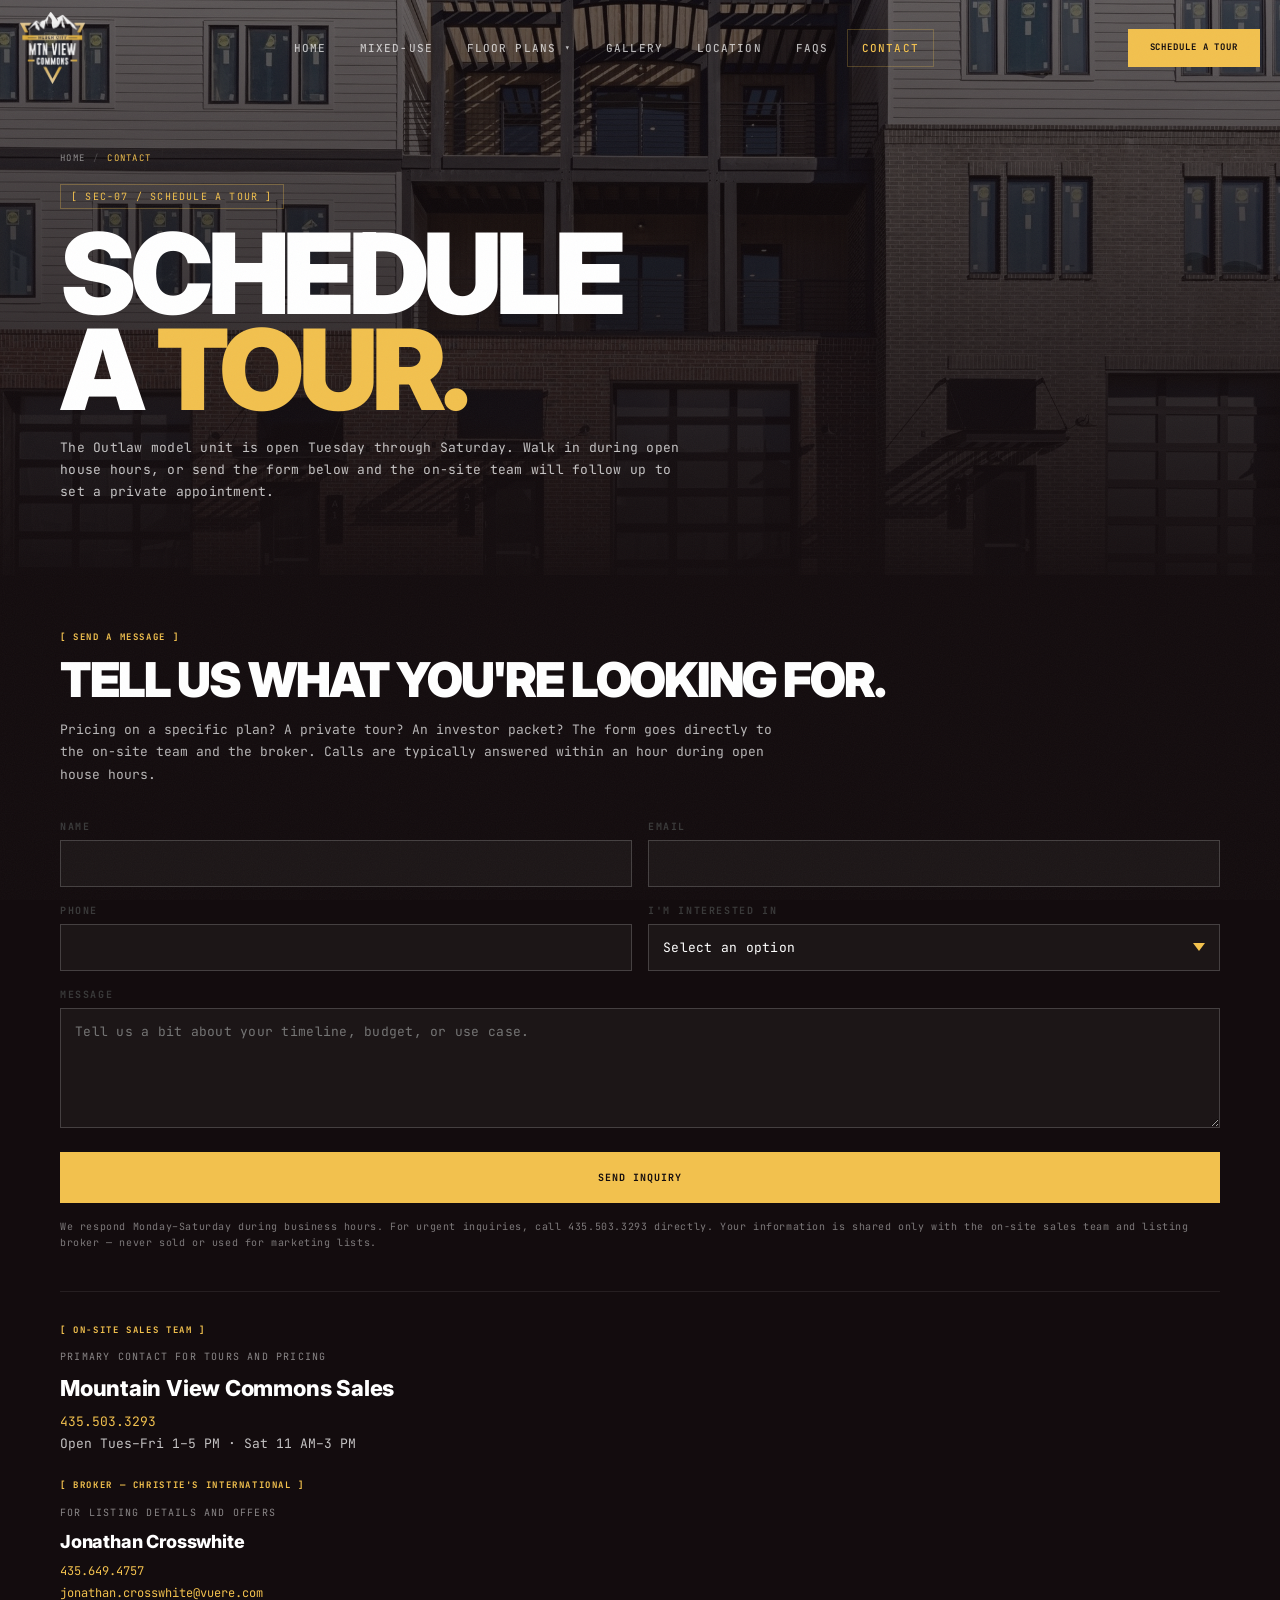
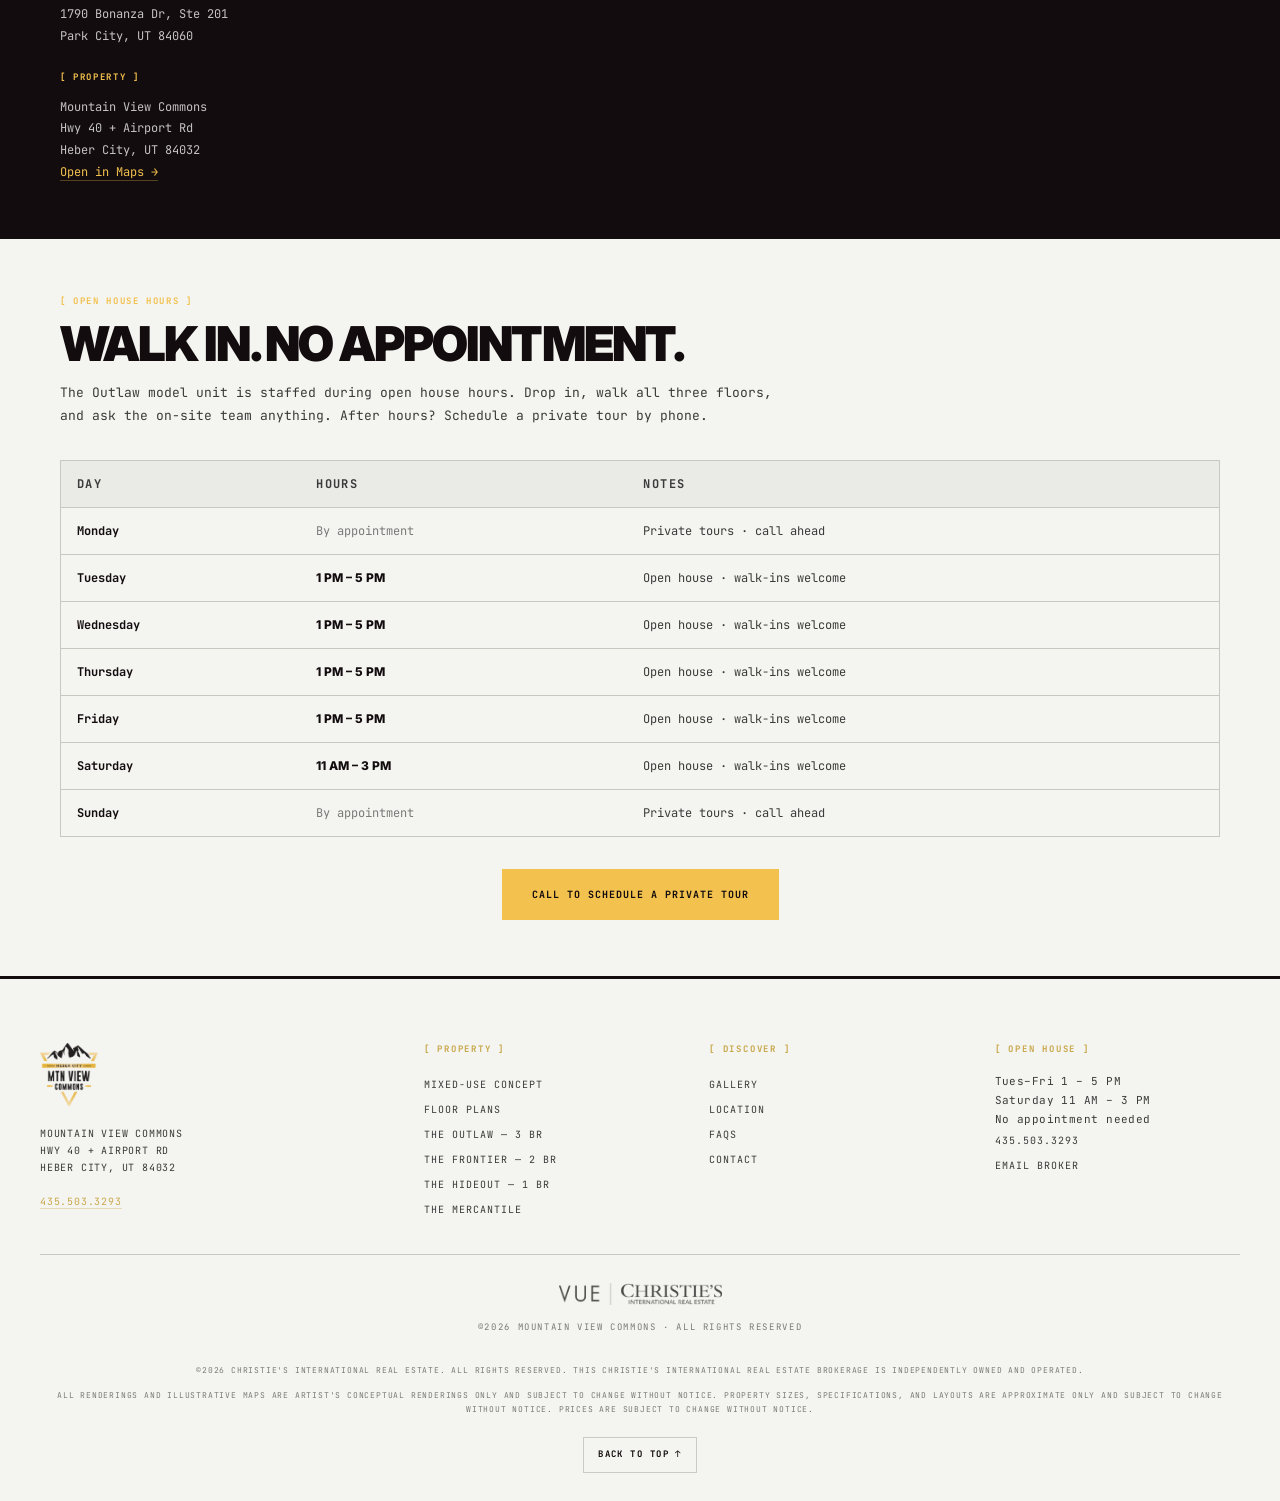
==== commit 9f52f519: "Production prep: LeadConnector form, a11y, SEO, perf Form: replace FormSubmit endpoint with LeadConn" ====
--- a/contact/index.html
+++ b/contact/index.html
@@ -4,8 +4,18 @@
     <meta charset="UTF-8">
     <meta name="viewport" content="width=device-width, initial-scale=1.0">
     <meta name="theme-color" content="#130C0E">
+    <meta name="theme-color" content="#130C0E" media="(prefers-color-scheme: dark)">
+    <meta name="theme-color" content="#130C0E" media="(prefers-color-scheme: light)">
     <meta name="apple-mobile-web-app-capable" content="yes">
     <meta name="apple-mobile-web-app-status-bar-style" content="black">
+
+    <!-- Favicons -->
+    <link rel="icon" type="image/png" href="/assets/favicons/favicon-96x96.png" sizes="96x96">
+    <link rel="icon" type="image/svg+xml" href="/assets/favicons/favicon.svg">
+    <link rel="shortcut icon" href="/favicon.ico">
+    <link rel="apple-touch-icon" sizes="180x180" href="/assets/favicons/apple-touch-icon.png">
+    <meta name="apple-mobile-web-app-title" content="MVC">
+    <link rel="manifest" href="/assets/favicons/site.webmanifest">
 
     <title>Contact & Schedule a Tour | Mountain View Commons — Heber City UT</title>
     <meta name="description" content="Schedule a tour of Mountain View Commons or contact the on-site team. Open house Tues–Fri 1–5 PM and Sat 11 AM–3 PM. Call 435.503.3293 or message Jonathan Crosswhite at Christie's International Real Estate.">
@@ -16,13 +26,13 @@
     <meta property="og:title" content="Contact & Schedule a Tour | Mountain View Commons">
     <meta property="og:description" content="Schedule a private tour of Mountain View Commons in Heber City, UT. Call 435.503.3293.">
     <meta property="og:url" content="https://www.mtnviewcommonsut.com/contact/">
-    <meta property="og:image" content="https://www.mtnviewcommonsut.com/assets/photos/DSC04015.webp">
+    <meta property="og:image" content="https://www.mtnviewcommonsut.com/assets/photos/DSC04001.webp">
     <meta property="og:site_name" content="Mountain View Commons">
 
     <meta name="twitter:card" content="summary_large_image">
     <meta name="twitter:title" content="Contact & Schedule a Tour | Mountain View Commons">
     <meta name="twitter:description" content="Schedule a private tour. Heber City, UT. 435.503.3293.">
-    <meta name="twitter:image" content="https://www.mtnviewcommonsut.com/assets/photos/DSC04015.webp">
+    <meta name="twitter:image" content="https://www.mtnviewcommonsut.com/assets/photos/DSC04001.webp">
 
     <link rel="preconnect" href="https://fonts.googleapis.com">
     <link rel="preconnect" href="https://fonts.gstatic.com" crossorigin>
@@ -125,7 +135,7 @@
 
 <section class="page-hero" style="min-height:50vh">
     <div class="page-hero__bg">
-        <img src="/assets/photos/DSC04014.webp" alt="Mountain View Commons exterior at evening" loading="eager" fetchpriority="high">
+        <img src="/assets/photos/DSC04001.webp" alt="Mountain View Commons exterior facade and entry — three mixed-use units fronting the lot in Heber City, Utah" width="2048" height="1369" loading="eager" fetchpriority="high">
     </div>
     <div class="page-hero__inner">
         <nav class="breadcrumbs" aria-label="Breadcrumb">
@@ -152,10 +162,8 @@
                     Pricing on a specific plan? A private tour? An investor packet? The form goes directly to the on-site team and the broker. Calls are typically answered within an hour during open house hours.
                 </p>
 
-                <form class="form" action="https://formsubmit.co/jonathan.crosswhite@vuere.com" method="POST" aria-label="Contact form">
-                    <input type="hidden" name="_subject" value="MVC Website Inquiry">
-                    <input type="hidden" name="_template" value="table">
-                    <input type="hidden" name="_captcha" value="true">
+                <form id="contact-form" class="form" action="https://services.leadconnectorhq.com/hooks/jmi9G6HcIXtki2Y1JVCz/webhook-trigger/a2cbef9b-4a5e-4c67-96b1-4004c556be7b" method="POST" aria-label="Contact form" novalidate data-source="Mountain View Commons Website Contact Form">
+                    <input type="text" name="_honey" tabindex="-1" autocomplete="off" aria-hidden="true" style="position:absolute;left:-9999px;width:1px;height:1px;opacity:0;pointer-events:none">
 
                     <div class="form__row">
                         <div class="form__field">
@@ -196,7 +204,7 @@
                     </div>
 
                     <button type="submit" class="btn btn--gold form__submit">Send Inquiry</button>
-                    <p class="form__hint">We respond Monday–Saturday during business hours. For urgent inquiries, call 435.503.3293 directly.</p>
+                    <p class="form__hint" id="form-status" role="status" aria-live="polite">We respond Monday–Saturday during business hours. For urgent inquiries, call 435.503.3293 directly. Your information is shared only with the on-site sales team and listing broker — never sold or used for marketing lists.</p>
                 </form>
             </div>
 
@@ -227,7 +235,7 @@
                         Mountain View Commons<br>
                         Hwy 40 + Airport Rd<br>
                         Heber City, UT 84032<br>
-                        <a href="https://www.google.com/maps/search/?api=1&query=Mountain+View+Commons+Heber+City+UT" target="_blank" rel="noopener" style="color:var(--gold);border-bottom:1px solid rgba(242,193,78,0.3)">Open in Maps →</a>
+                        <a href="https://www.google.com/maps/search/?api=1&query=Mountain+View+Commons+Heber+City+UT" target="_blank" rel="noopener noreferrer" style="color:var(--gold);border-bottom:1px solid rgba(242,193,78,0.3)">Open in Maps →</a>
                     </p>
                 </div>
             </div>
@@ -278,8 +286,9 @@
         <div><p class="footer__col-title">[ Discover ]</p><ul class="footer__list"><li><a href="/gallery/">Gallery</a></li><li><a href="/location/">Location</a></li><li><a href="/faqs/">FAQs</a></li><li><a href="/contact/">Contact</a></li></ul></div>
         <div><p class="footer__col-title">[ Open House ]</p><ul class="footer__list"><li>Tues–Fri 1 – 5 PM</li><li>Saturday 11 AM – 3 PM</li><li>No appointment needed</li><li><a href="tel:+14355033293">435.503.3293</a></li><li><a href="mailto:jonathan.crosswhite@vuere.com">Email broker</a></li></ul></div>
     </div>
-    <div class="footer__bottom"><img src="/assets/vue-dark.png" alt="VUE | Christie's International Real Estate"><p class="footer__copy">©2026 Mountain View Commons · All rights reserved</p></div>
+    <div class="footer__bottom"><img src="/assets/vue-dark.png" alt="VUE | Christie's International Real Estate" width="163" height="22" loading="lazy" decoding="async"><p class="footer__copy">©2026 Mountain View Commons · All rights reserved</p></div>
     <div class="footer__legal"><p>©2026 Christie's International Real Estate. All rights reserved. This Christie's International Real Estate brokerage is independently owned and operated.</p><p>All renderings and illustrative maps are artist's conceptual renderings only and subject to change without notice. Property sizes, specifications, and layouts are approximate only and subject to change without notice. Prices are subject to change without notice.</p></div>
+    <a class="footer__top-link" href="#" aria-label="Back to top">Back to top ↑</a>
 </footer>
 
 <script src="/assets/site.js"></script>
--- a/assets/styles.css
+++ b/assets/styles.css
@@ -23,12 +23,16 @@
 
 body {
     font-family: 'JetBrains Mono', 'Courier New', monospace;
-    background: var(--paper);
+    background: var(--ink);
     color: var(--ink);
     font-size: 12px;
     line-height: 1.5;
     -webkit-font-smoothing: antialiased;
     text-rendering: optimizeLegibility;
+}
+
+main {
+    background: var(--paper);
 }
 
 body::after {
@@ -52,20 +56,6 @@
 /* ----------------------------------------------------------------
    TYPOGRAPHY
    ---------------------------------------------------------------- */
-.t-macro {
-    font-family: 'Inter', 'Helvetica Neue', sans-serif;
-    font-weight: 900;
-    text-transform: uppercase;
-    letter-spacing: -0.04em;
-    line-height: 0.9;
-}
-.t-display {
-    font-family: 'Inter', sans-serif;
-    font-weight: 900;
-    text-transform: uppercase;
-    letter-spacing: -0.03em;
-    line-height: 0.95;
-}
 .t-mono {
     font-family: 'JetBrains Mono', monospace;
     font-weight: 400;
@@ -97,29 +87,10 @@
     color: var(--gold);
 }
 .gold { color: var(--gold); }
-.ink-mid { color: var(--ink-mid); }
-.ink-light { color: var(--ink-light); }
 
 /* ----------------------------------------------------------------
    LAYOUT PRIMITIVES
    ---------------------------------------------------------------- */
-.container {
-    max-width: 1200px;
-    margin: 0 auto;
-    padding: 0 20px;
-}
-
-.rule { border: none; height: 2px; background: var(--ink); margin: 0; }
-.rule--thin { height: 1px; background: var(--rule-light); }
-.rule--gold { height: 3px; background: var(--gold); }
-
-.section-pad {
-    padding: 64px 0;
-}
-@media (min-width: 768px) {
-    .section-pad { padding: 96px 0; }
-}
-
 .section-head {
     padding: 48px 20px 24px 20px;
     border-bottom: 1px solid var(--rule-light);
@@ -193,9 +164,6 @@
 }
 .btn--white:hover { border-color: rgba(255,255,255,0.7); background: rgba(255,255,255,0.1); }
 
-.btn--dark { background: var(--ink); color: var(--paper); border-color: var(--ink); }
-.btn--dark:hover { border-color: var(--gold); color: var(--gold); }
-
 .btn--ghost { background: transparent; color: var(--ink); border-color: var(--ink); }
 .btn--ghost:hover { background: var(--ink); color: var(--paper); }
 
@@ -215,6 +183,24 @@
     position: fixed;
     top: 0; left: 0; right: 0;
     z-index: 50;
+}
+.navigation::after {
+    content: '';
+    position: absolute;
+    left: 0;
+    right: 0;
+    bottom: 0;
+    height: 3px;
+    background: var(--gold);
+    opacity: 0;
+    pointer-events: none;
+    transform: scaleX(var(--scroll-progress, 0));
+    transform-origin: left center;
+    transition: opacity 0.3s ease;
+    z-index: 2;
+}
+.navigation.is-scrolled::after {
+    opacity: 1;
 }
 
 .nav-bar {
@@ -231,17 +217,48 @@
 }
 
 /* Mobile Safari fix (≤520px):
-   Promote the fixed nav to its own compositor layer so iOS Safari
-   doesn't paint page content above/behind the nav while the URL bar
-   collapses or expands. Body padding is intentionally NOT used —
-   the heroes are designed to extend under the transparent nav at
-   zero state, then the nav goes solid on scroll. */
+   Keep the working BHI-style structure, but use the MVC dark nav color.
+   Avoid scroll-time theme-color mutation and hidden fixed overlays. */
 @media (max-width: 520px) {
+    body::after {
+        display: none;
+    }
+
+    body > main {
+        margin-top: -81px;
+    }
+
     .navigation {
+        position: sticky;
+        top: 0;
+        left: auto;
+        right: auto;
+        width: 100%;
+        z-index: 999;
+        background: transparent;
         -webkit-transform: translate3d(0, 0, 0);
         transform: translate3d(0, 0, 0);
         -webkit-backface-visibility: hidden;
         backface-visibility: hidden;
+    }
+
+    .navigation.is-scrolled {
+        background: var(--ink);
+    }
+
+    .nav-bar {
+        background: transparent;
+        border-bottom-color: transparent;
+    }
+
+    .nav-bar.scrolled {
+        background: var(--ink);
+        border-bottom-color: rgba(201, 168, 76, 0.22);
+    }
+
+    .nav__toggle {
+        color: #fff;
+        border-color: rgba(255,255,255,0.18);
     }
 }
 
@@ -262,6 +279,11 @@
     opacity: 0.92;
     transition: transform 0.5s cubic-bezier(0.16, 1, 0.3, 1), opacity 0.5s cubic-bezier(0.16, 1, 0.3, 1);
     transform-origin: left center;
+}
+@media (min-width: 1024px) {
+    .nav__logo img {
+        height: 72px;
+    }
 }
 .nav-bar.scrolled .nav__logo img { transform: scale(0.78); opacity: 0.85; }
 
@@ -360,14 +382,14 @@
     inset: 0;
     z-index: 100;
     background: var(--ink);
-    transform: translateY(-100%);
+    transform: translateY(0);
     transition: transform 0.5s cubic-bezier(0.85, 0, 0.15, 1);
-    display: flex;
+    display: none;
     flex-direction: column;
     padding: max(env(safe-area-inset-top, 16px), 16px) 20px 32px 20px;
     overflow-y: auto;
 }
-.mobile-menu.open { transform: translateY(0); }
+.mobile-menu.open { display: flex; }
 .mobile-menu__head {
     display: flex;
     justify-content: space-between;
@@ -998,16 +1020,27 @@
 .gallery-grid {
     display: grid;
     grid-template-columns: repeat(auto-fill, minmax(180px, 1fr));
+    grid-auto-rows: 200px;
+    grid-auto-flow: dense;
     gap: 2px;
     padding: 2px;
 }
 @media (min-width: 768px) {
-    .gallery-grid { grid-template-columns: repeat(auto-fill, minmax(280px, 1fr)); gap: 3px; padding: 3px; }
+    .gallery-grid { 
+        grid-template-columns: repeat(auto-fill, minmax(280px, 1fr)); 
+        grid-auto-rows: 250px;
+        gap: 3px; 
+        padding: 3px; 
+    }
+}
+@media (min-width: 1200px) {
+    .gallery-grid { 
+        grid-auto-rows: 300px;
+    }
 }
 
 .gallery-tile {
     position: relative;
-    aspect-ratio: 4 / 3;
     overflow: hidden;
     background: #0a0a0a;
     cursor: zoom-in;
@@ -1016,6 +1049,7 @@
     margin: 0;
     display: block;
     width: 100%;
+    height: 100%;
 }
 .gallery-tile img {
     width: 100%; height: 100%;
@@ -1041,8 +1075,8 @@
 }
 .gallery-tile:hover .gallery-tile__cap { opacity: 1; transform: translateY(0); }
 
-.gallery-tile.is-tall { grid-row: span 2; aspect-ratio: 3 / 5; }
-.gallery-tile.is-wide { grid-column: span 2; aspect-ratio: 8 / 5; }
+.gallery-tile.is-tall { grid-row: span 2; }
+.gallery-tile.is-wide { grid-column: span 2; }
 
 /* ----------------------------------------------------------------
    HOME GALLERY (editorial mosaic — fixed grid, deliberate composition)
@@ -1294,12 +1328,27 @@
 .form__select option { background: var(--ink); color: #fff; }
 
 .form__submit { margin-top: 8px; }
+.form__submit[disabled] { opacity: 0.6; cursor: progress; }
 .form__hint {
     font-family: 'JetBrains Mono', monospace;
     font-size: 10px;
     letter-spacing: 0.06em;
     color: rgba(255,255,255,0.45);
     line-height: 1.6;
+    transition: color 0.25s ease;
+}
+.form__success {
+    border: 1px solid rgba(242,193,78,0.35);
+    background: rgba(242,193,78,0.04);
+    padding: 32px 28px;
+    animation: form-success-in 0.4s ease;
+}
+@keyframes form-success-in {
+    from { opacity: 0; transform: translateY(8px); }
+    to { opacity: 1; transform: translateY(0); }
+}
+@media (prefers-reduced-motion: reduce) {
+    .form__success { animation: none; }
 }
 
 /* ----------------------------------------------------------------
@@ -1426,6 +1475,25 @@
     text-align: center;
 }
 .footer__legal p + p { margin-top: 10px; }
+.footer__top-link {
+    display: flex;
+    width: fit-content;
+    margin: 20px auto 0 auto;
+    padding: 10px 14px;
+    border: 1px solid rgba(19, 12, 14, 0.18);
+    color: var(--ink);
+    font-family: 'JetBrains Mono', monospace;
+    font-size: 9px;
+    font-weight: 700;
+    letter-spacing: 0.16em;
+    text-transform: uppercase;
+    transition: color 0.25s ease, border-color 0.25s ease, background 0.25s ease;
+}
+.footer__top-link:hover {
+    background: var(--ink);
+    border-color: var(--ink);
+    color: var(--paper);
+}
 .footer__bottom {
     max-width: 1200px;
     margin: 28px auto 0 auto;
@@ -1458,7 +1526,6 @@
 .reveal-delay-1 { transition-delay: 0.1s; }
 .reveal-delay-2 { transition-delay: 0.2s; }
 .reveal-delay-3 { transition-delay: 0.3s; }
-.reveal-delay-4 { transition-delay: 0.4s; }
 
 @media (prefers-reduced-motion: reduce) {
     *, *::before, *::after {
@@ -1630,7 +1697,6 @@
     border: 1px solid var(--rule-light);
     grid-template-columns: 1fr;
 }
-@media (min-width: 768px) { .render-stack { grid-template-columns: 1fr 1fr 1fr; } }
 .render-stack figure {
     background: var(--paper);
     padding: 0;
@@ -1638,8 +1704,8 @@
 }
 .render-stack img {
     width: 100%;
-    aspect-ratio: 4 / 3;
-    object-fit: cover;
+    height: auto;
+    display: block;
     background: #1a1a1a;
 }
 .render-stack figcaption {
@@ -1819,11 +1885,81 @@
 }
 .skip-link:focus { top: 0; }
 
-/* Utility */
-.text-center { text-align: center; }
-.mt-4 { margin-top: 16px; }
-.mt-6 { margin-top: 24px; }
-.mt-8 { margin-top: 32px; }
-.mb-4 { margin-bottom: 16px; }
-.mb-6 { margin-bottom: 24px; }
-.mb-8 { margin-bottom: 32px; }
+/* ----------------------------------------------------------------
+   LOCATOR MAP (aerial corridor map)
+   ---------------------------------------------------------------- */
+.locator-map .section-block__inner { max-width: 1320px; }
+
+.locator-map__figure {
+    margin: 0;
+    padding: 0;
+    border: 1px solid rgba(255,255,255,0.10);
+    background: #0a0a0a;
+    position: relative;
+    overflow: hidden;
+}
+.bg-paper .locator-map__figure {
+    border-color: var(--rule-light);
+    background: var(--ink);
+}
+.locator-map__img {
+    display: block;
+    width: 100%;
+    height: auto;
+    background: #0a0a0a;
+}
+.locator-map__caption {
+    border-top: 1px solid rgba(255,255,255,0.10);
+    padding: 14px 18px;
+    font-family: 'JetBrains Mono', monospace;
+    font-size: 10px;
+    letter-spacing: 0.14em;
+    text-transform: uppercase;
+    color: rgba(255,255,255,0.55);
+    display: flex;
+    justify-content: space-between;
+    align-items: center;
+    gap: 16px;
+    flex-wrap: wrap;
+    background: #0a0a0a;
+}
+.locator-map__caption strong { color: var(--gold); font-weight: 700; letter-spacing: 0.16em; }
+.bg-paper .locator-map__caption {
+    background: var(--paper);
+    color: var(--ink-mid);
+    border-top-color: var(--rule-light);
+}
+.bg-paper .locator-map__caption strong { color: var(--gold-deep); }
+
+.locator-map__legend {
+    display: grid;
+    grid-template-columns: repeat(2, 1fr);
+    gap: 1px;
+    background: rgba(255,255,255,0.10);
+    border: 1px solid rgba(255,255,255,0.10);
+    margin-top: 24px;
+}
+@media (min-width: 768px) { .locator-map__legend { grid-template-columns: repeat(4, 1fr); } }
+.locator-map__legend-item {
+    background: var(--ink);
+    padding: 18px 20px;
+}
+.locator-map__legend-key {
+    font-family: 'JetBrains Mono', monospace;
+    font-size: 9px;
+    letter-spacing: 0.18em;
+    text-transform: uppercase;
+    color: rgba(255,255,255,0.55);
+    margin: 0 0 6px 0;
+}
+.locator-map__legend-val {
+    font-family: 'Inter', sans-serif;
+    font-weight: 800;
+    font-size: 18px;
+    color: #fff;
+    letter-spacing: -0.01em;
+    line-height: 1;
+    margin: 0;
+}
+.locator-map__legend-val .num { color: var(--gold); font-size: 26px; margin-right: 2px; }
+.locator-map__legend-val .unit { color: rgba(255,255,255,0.55); font-size: 11px; font-weight: 700; letter-spacing: 0.12em; text-transform: uppercase; margin-left: 4px; }
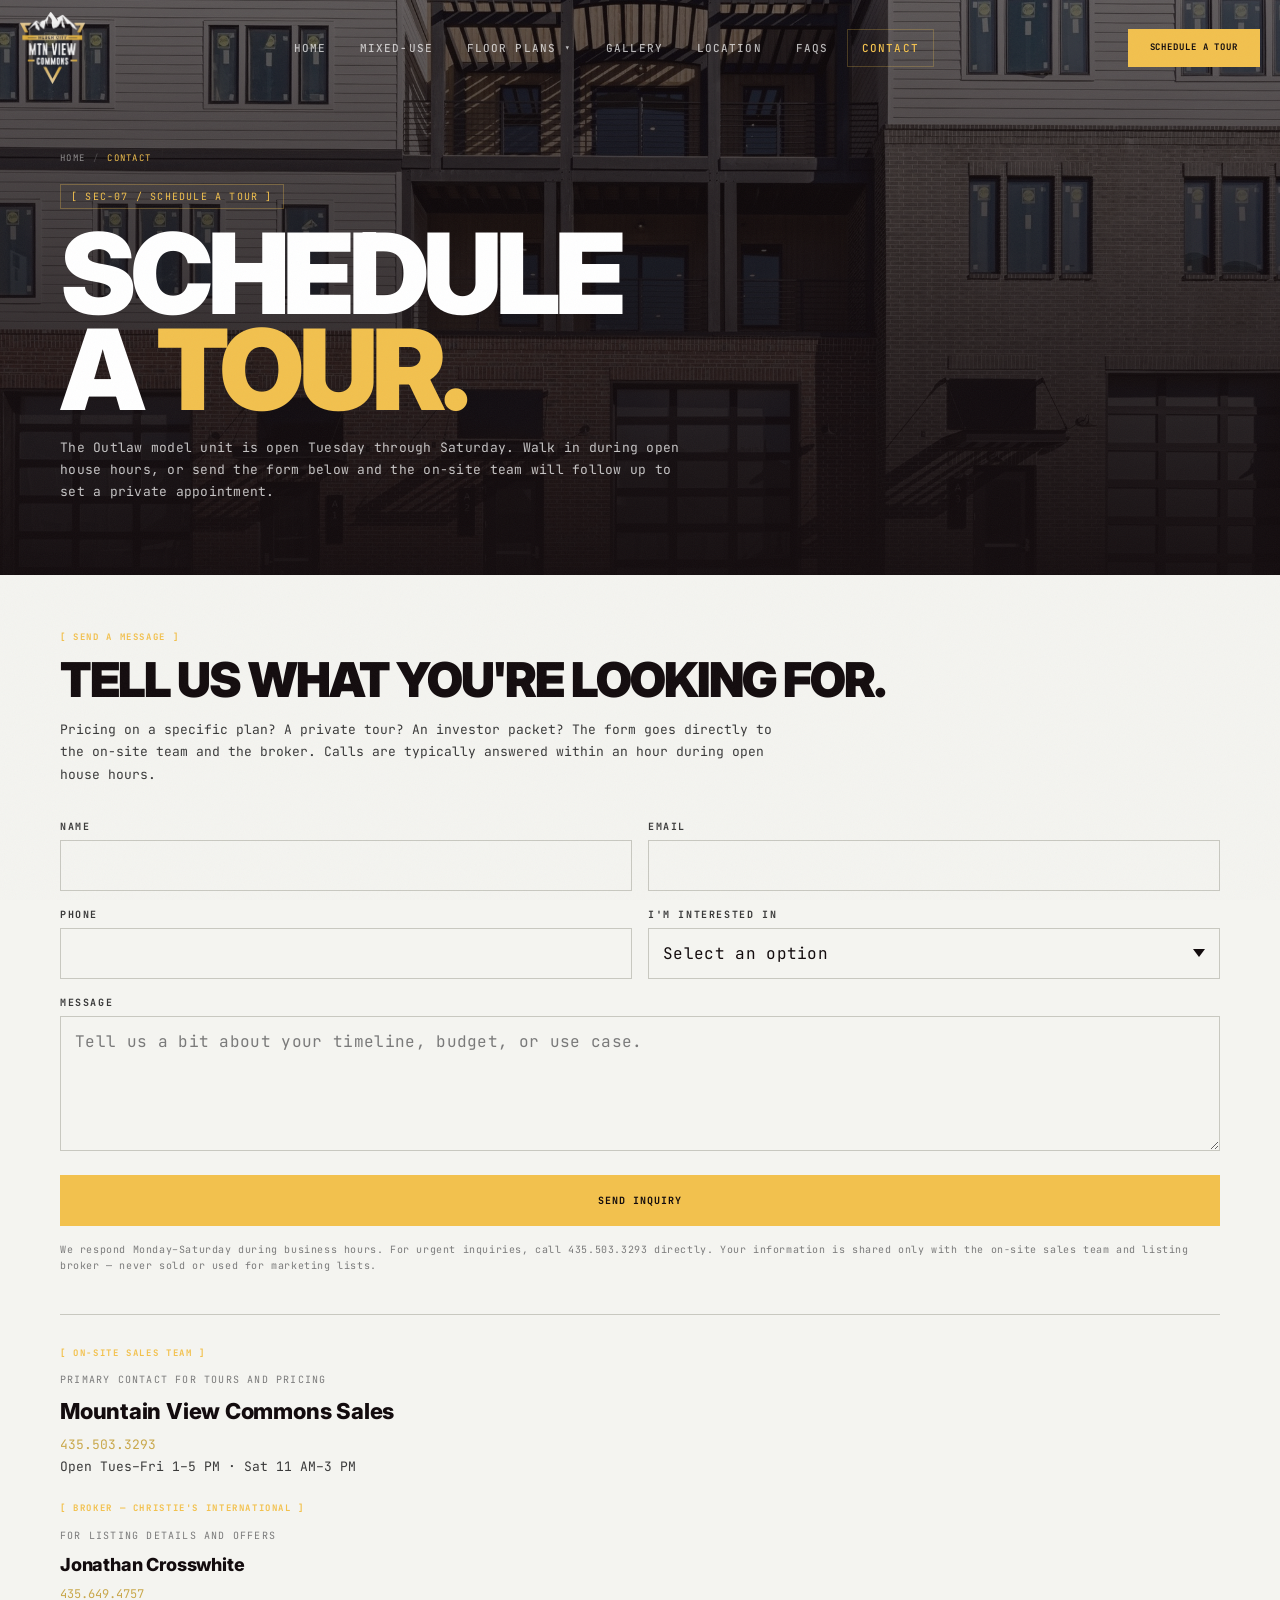
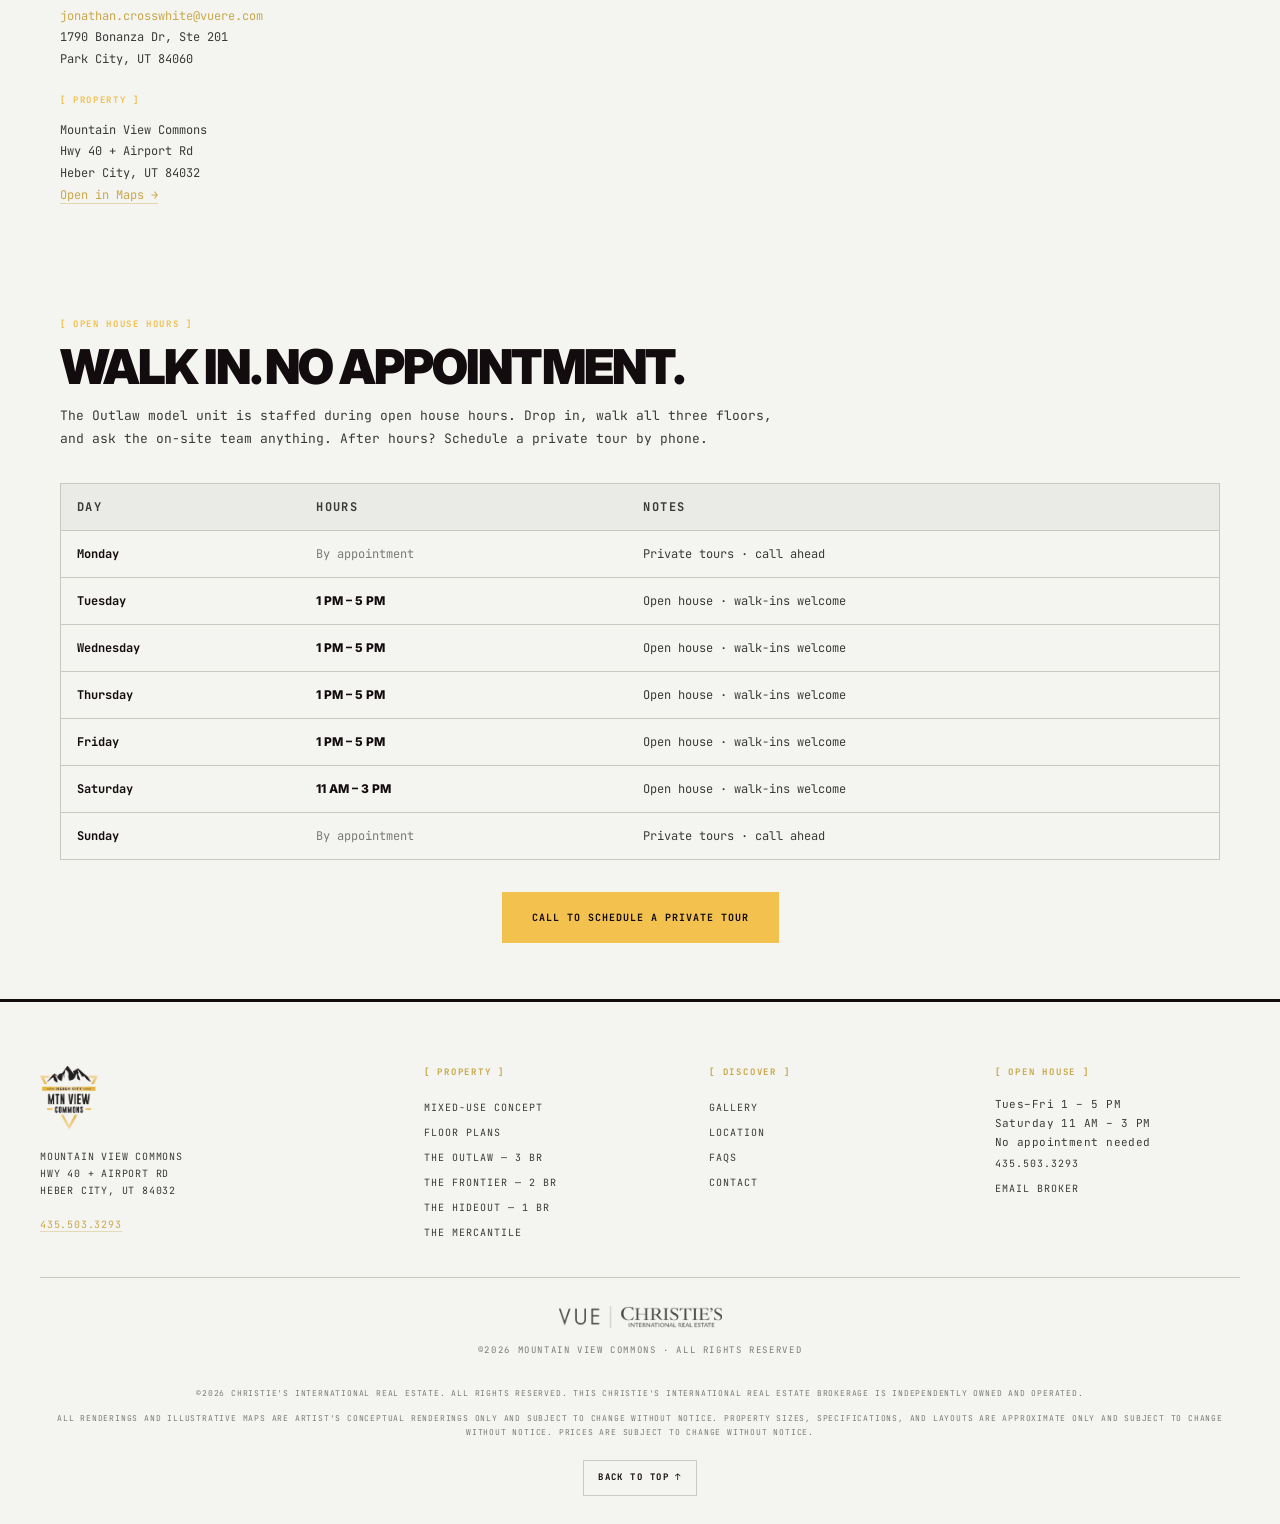
==== commit cddea27f: "Convert contact form section to light theme - Switch contact form section from bg-ink to bg-paper - " ====
--- a/contact/index.html
+++ b/contact/index.html
@@ -152,12 +152,12 @@
 <!-- ================================================================
      CONTACT FORM + DETAILS
      ================================================================ -->
-<section class="bg-ink section-block" style="border-bottom:0">
+<section class="bg-paper section-block" style="border-bottom:0">
     <div class="section-block__inner">
         <div style="display:grid;gap:40px;grid-template-columns:1fr">
             <div>
                 <p class="section-block__eyebrow">[ Send a Message ]</p>
-                <h2 class="section-block__title" style="color:#fff">Tell us what you're looking for.</h2>
+                <h2 class="section-block__title">Tell us what you're looking for.</h2>
                 <p class="section-block__deck" style="margin-bottom:32px">
                     Pricing on a specific plan? A private tour? An investor packet? The form goes directly to the on-site team and the broker. Calls are typically answered within an hour during open house hours.
                 </p>
@@ -208,34 +208,34 @@
                 </form>
             </div>
 
-            <div style="border-top:1px solid rgba(255,255,255,0.08);padding-top:32px;display:grid;grid-template-columns:1fr;gap:24px">
+            <div style="border-top:1px solid var(--rule-light);padding-top:32px;display:grid;grid-template-columns:1fr;gap:24px">
                 <div>
                     <p class="section-block__eyebrow">[ On-Site Sales Team ]</p>
-                    <p class="t-mono-sm" style="color:rgba(255,255,255,0.5);margin-bottom:8px;font-size:10px">Primary contact for tours and pricing</p>
-                    <p style="font-family:'Inter',sans-serif;font-weight:800;font-size:22px;color:#fff;letter-spacing:-0.01em;margin-bottom:6px">Mountain View Commons Sales</p>
-                    <p style="font-family:'JetBrains Mono',monospace;font-size:13px;color:rgba(255,255,255,0.75);line-height:1.7">
-                        <a href="tel:+14355033293" style="color:var(--gold)">435.503.3293</a><br>
+                    <p class="t-mono-sm" style="color:var(--ink-light);margin-bottom:8px;font-size:10px">Primary contact for tours and pricing</p>
+                    <p style="font-family:'Inter',sans-serif;font-weight:800;font-size:22px;color:var(--ink);letter-spacing:-0.01em;margin-bottom:6px">Mountain View Commons Sales</p>
+                    <p style="font-family:'JetBrains Mono',monospace;font-size:13px;color:var(--ink-mid);line-height:1.7">
+                        <a href="tel:+14355033293" style="color:var(--gold-deep)">435.503.3293</a><br>
                         Open Tues–Fri 1–5 PM · Sat 11 AM–3 PM
                     </p>
                 </div>
                 <div>
                     <p class="section-block__eyebrow">[ Broker — Christie's International ]</p>
-                    <p class="t-mono-sm" style="color:rgba(255,255,255,0.5);margin-bottom:8px;font-size:10px">For listing details and offers</p>
-                    <p style="font-family:'Inter',sans-serif;font-weight:800;font-size:18px;color:#fff;letter-spacing:-0.01em;margin-bottom:6px">Jonathan Crosswhite</p>
-                    <p style="font-family:'JetBrains Mono',monospace;font-size:12px;color:rgba(255,255,255,0.75);line-height:1.8">
-                        <a href="tel:+14356494757" style="color:var(--gold)">435.649.4757</a><br>
-                        <a href="mailto:jonathan.crosswhite@vuere.com" style="color:var(--gold);word-break:break-all">jonathan.crosswhite@vuere.com</a><br>
+                    <p class="t-mono-sm" style="color:var(--ink-light);margin-bottom:8px;font-size:10px">For listing details and offers</p>
+                    <p style="font-family:'Inter',sans-serif;font-weight:800;font-size:18px;color:var(--ink);letter-spacing:-0.01em;margin-bottom:6px">Jonathan Crosswhite</p>
+                    <p style="font-family:'JetBrains Mono',monospace;font-size:12px;color:var(--ink-mid);line-height:1.8">
+                        <a href="tel:+14356494757" style="color:var(--gold-deep)">435.649.4757</a><br>
+                        <a href="mailto:jonathan.crosswhite@vuere.com" style="color:var(--gold-deep);word-break:break-all">jonathan.crosswhite@vuere.com</a><br>
                         1790 Bonanza Dr, Ste 201<br>
                         Park City, UT 84060
                     </p>
                 </div>
                 <div>
                     <p class="section-block__eyebrow">[ Property ]</p>
-                    <p style="font-family:'JetBrains Mono',monospace;font-size:12px;color:rgba(255,255,255,0.75);line-height:1.8">
+                    <p style="font-family:'JetBrains Mono',monospace;font-size:12px;color:var(--ink-mid);line-height:1.8">
                         Mountain View Commons<br>
                         Hwy 40 + Airport Rd<br>
                         Heber City, UT 84032<br>
-                        <a href="https://www.google.com/maps/search/?api=1&query=Mountain+View+Commons+Heber+City+UT" target="_blank" rel="noopener noreferrer" style="color:var(--gold);border-bottom:1px solid rgba(242,193,78,0.3)">Open in Maps →</a>
+                        <a href="https://www.google.com/maps/search/?api=1&query=Mountain+View+Commons+Heber+City+UT" target="_blank" rel="noopener noreferrer" style="color:var(--gold-deep);border-bottom:1px solid rgba(201,168,76,0.4)">Open in Maps →</a>
                     </p>
                 </div>
             </div>
--- a/assets/styles.css
+++ b/assets/styles.css
@@ -380,7 +380,7 @@
 .mobile-menu {
     position: fixed;
     inset: 0;
-    z-index: 100;
+    z-index: 1000;
     background: var(--ink);
     transform: translateY(0);
     transition: transform 0.5s cubic-bezier(0.85, 0, 0.15, 1);
@@ -464,6 +464,7 @@
 }
 
 body.menu-open { overflow: hidden; }
+body.menu-open .nav__toggle { visibility: hidden; }
 
 /* ----------------------------------------------------------------
    PAGE HERO (smaller than home hero)
@@ -1250,6 +1251,9 @@
     cursor: pointer;
     text-align: left;
     transition: background 0.3s ease;
+    color: var(--ink);
+    -webkit-tap-highlight-color: transparent;
+    font: inherit;
 }
 .faq-q:hover { background: var(--paper-mid); }
 .faq-q__text {
@@ -1302,30 +1306,31 @@
     font-weight: 700;
 }
 .form__input, .form__select, .form__textarea {
-    background: rgba(255,255,255,0.04);
-    border: 1px solid rgba(255,255,255,0.18);
-    color: #fff;
+    background: var(--paper);
+    border: 1px solid var(--rule-light);
+    color: var(--ink);
     padding: 14px 14px;
     font-family: 'JetBrains Mono', monospace;
-    font-size: 13px;
+    font-size: 1rem;
     letter-spacing: 0.02em;
     transition: border-color 0.25s ease, background 0.25s ease;
 }
+.form__input::placeholder, .form__textarea::placeholder { color: var(--ink-light); }
 .form__input:focus, .form__select:focus, .form__textarea:focus {
     outline: none;
     border-color: var(--gold);
-    background: rgba(255,255,255,0.07);
+    background: #fff;
 }
 .form__textarea { min-height: 120px; resize: vertical; }
 .form__select {
     appearance: none;
     -webkit-appearance: none;
-    background-image: url("data:image/svg+xml,%3Csvg xmlns='http://www.w3.org/2000/svg' width='12' height='8' viewBox='0 0 12 8'%3E%3Cpath fill='%23F2C14E' d='M6 8 0 0h12z'/%3E%3C/svg%3E");
+    background-image: url("data:image/svg+xml,%3Csvg xmlns='http://www.w3.org/2000/svg' width='12' height='8' viewBox='0 0 12 8'%3E%3Cpath fill='%23130C0E' d='M6 8 0 0h12z'/%3E%3C/svg%3E");
     background-repeat: no-repeat;
     background-position: right 14px center;
     padding-right: 38px;
 }
-.form__select option { background: var(--ink); color: #fff; }
+.form__select option { background: #fff; color: var(--ink); }
 
 .form__submit { margin-top: 8px; }
 .form__submit[disabled] { opacity: 0.6; cursor: progress; }
@@ -1333,7 +1338,7 @@
     font-family: 'JetBrains Mono', monospace;
     font-size: 10px;
     letter-spacing: 0.06em;
-    color: rgba(255,255,255,0.45);
+    color: var(--ink-light);
     line-height: 1.6;
     transition: color 0.25s ease;
 }
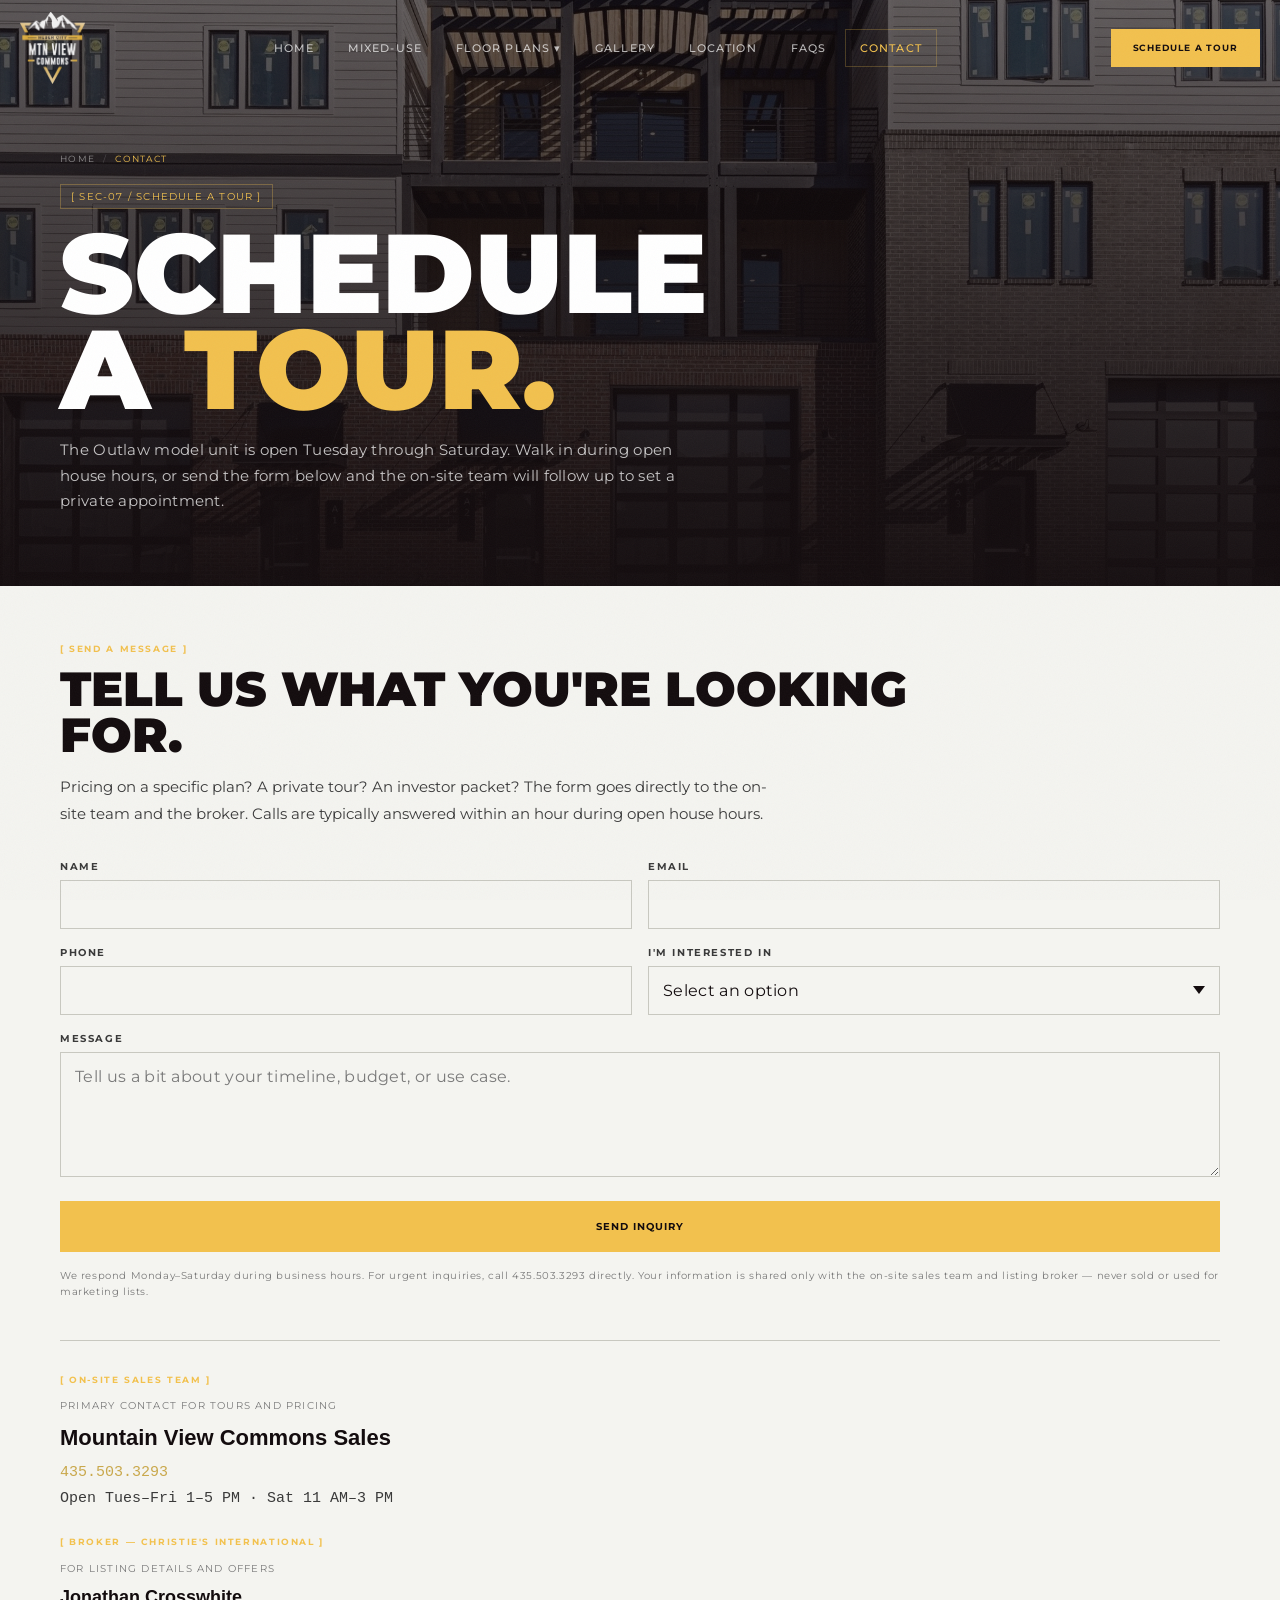
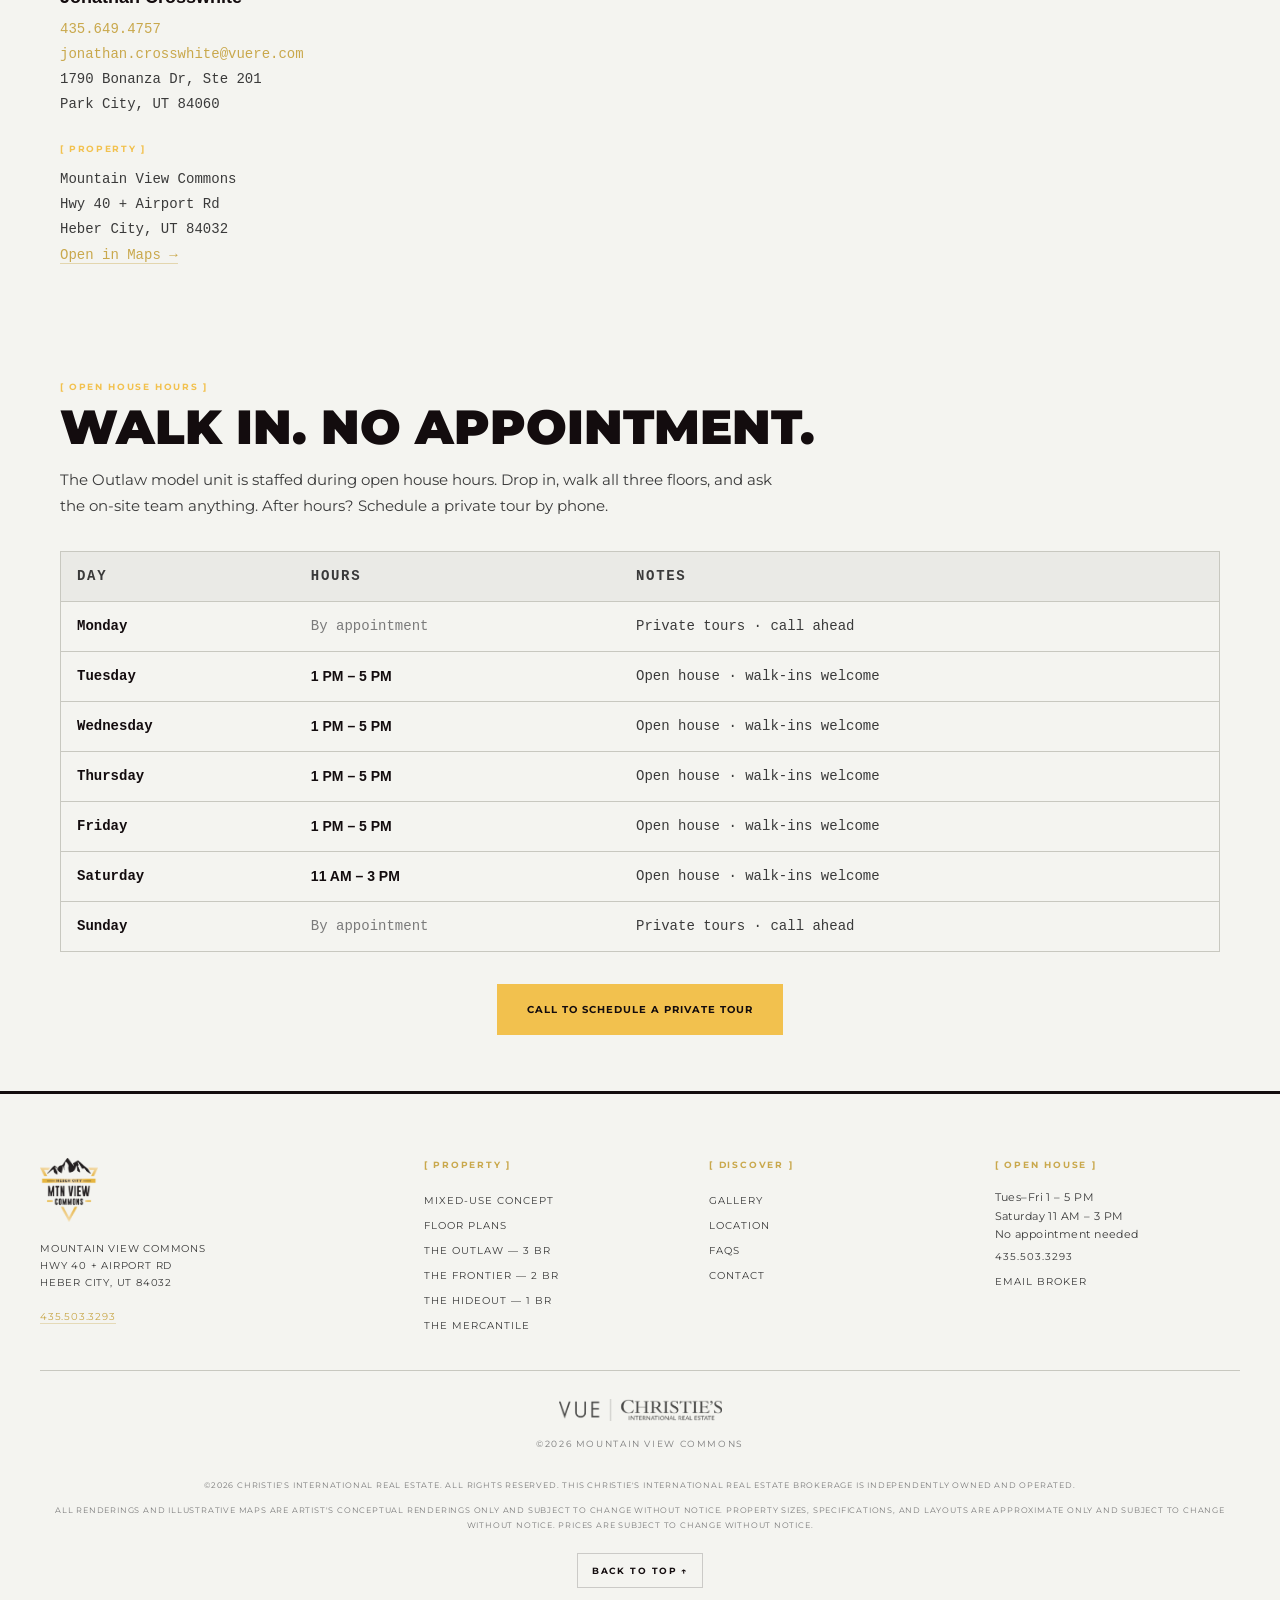
==== commit 7802c061: "Unify typography to Montserrat and add interior renders - Replace Inter + JetBrains Mono with single" ====
--- a/contact/index.html
+++ b/contact/index.html
@@ -36,7 +36,7 @@
 
     <link rel="preconnect" href="https://fonts.googleapis.com">
     <link rel="preconnect" href="https://fonts.gstatic.com" crossorigin>
-    <link href="https://fonts.googleapis.com/css2?family=Inter:wght@400;700;800;900&family=JetBrains+Mono:wght@400;500;700&display=swap" rel="stylesheet">
+    <link href="https://fonts.googleapis.com/css2?family=Montserrat:ital,wght@0,100..900;1,100..900&display=swap" rel="stylesheet">
 
     <link rel="stylesheet" href="/assets/styles.css">
 
@@ -212,8 +212,8 @@
                 <div>
                     <p class="section-block__eyebrow">[ On-Site Sales Team ]</p>
                     <p class="t-mono-sm" style="color:var(--ink-light);margin-bottom:8px;font-size:10px">Primary contact for tours and pricing</p>
-                    <p style="font-family:'Inter',sans-serif;font-weight:800;font-size:22px;color:var(--ink);letter-spacing:-0.01em;margin-bottom:6px">Mountain View Commons Sales</p>
-                    <p style="font-family:'JetBrains Mono',monospace;font-size:13px;color:var(--ink-mid);line-height:1.7">
+                    <p style="font-family:'Inter',sans-serif;font-weight:800;font-size:22px;color:var(--ink);letter-spacing:0;margin-bottom:6px">Mountain View Commons Sales</p>
+                    <p style="font-family:'JetBrains Mono',monospace;font-size:15px;color:var(--ink-mid);line-height:1.7">
                         <a href="tel:+14355033293" style="color:var(--gold-deep)">435.503.3293</a><br>
                         Open Tues–Fri 1–5 PM · Sat 11 AM–3 PM
                     </p>
@@ -221,8 +221,8 @@
                 <div>
                     <p class="section-block__eyebrow">[ Broker — Christie's International ]</p>
                     <p class="t-mono-sm" style="color:var(--ink-light);margin-bottom:8px;font-size:10px">For listing details and offers</p>
-                    <p style="font-family:'Inter',sans-serif;font-weight:800;font-size:18px;color:var(--ink);letter-spacing:-0.01em;margin-bottom:6px">Jonathan Crosswhite</p>
-                    <p style="font-family:'JetBrains Mono',monospace;font-size:12px;color:var(--ink-mid);line-height:1.8">
+                    <p style="font-family:'Inter',sans-serif;font-weight:800;font-size:18px;color:var(--ink);letter-spacing:0;margin-bottom:6px">Jonathan Crosswhite</p>
+                    <p style="font-family:'JetBrains Mono',monospace;font-size:14px;color:var(--ink-mid);line-height:1.8">
                         <a href="tel:+14356494757" style="color:var(--gold-deep)">435.649.4757</a><br>
                         <a href="mailto:jonathan.crosswhite@vuere.com" style="color:var(--gold-deep);word-break:break-all">jonathan.crosswhite@vuere.com</a><br>
                         1790 Bonanza Dr, Ste 201<br>
@@ -231,7 +231,7 @@
                 </div>
                 <div>
                     <p class="section-block__eyebrow">[ Property ]</p>
-                    <p style="font-family:'JetBrains Mono',monospace;font-size:12px;color:var(--ink-mid);line-height:1.8">
+                    <p style="font-family:'JetBrains Mono',monospace;font-size:14px;color:var(--ink-mid);line-height:1.8">
                         Mountain View Commons<br>
                         Hwy 40 + Airport Rd<br>
                         Heber City, UT 84032<br>
@@ -254,7 +254,7 @@
             <p class="section-block__deck">The Outlaw model unit is staffed during open house hours. Drop in, walk all three floors, and ask the on-site team anything. After hours? Schedule a private tour by phone.</p>
         </div>
         <div style="overflow-x:auto;border:1px solid var(--rule-light);background:var(--paper)">
-            <table style="width:100%;border-collapse:collapse;font-family:'JetBrains Mono',monospace;font-size:12px">
+            <table style="width:100%;border-collapse:collapse;font-family:'JetBrains Mono',monospace;font-size:14px">
                 <thead>
                     <tr style="background:var(--paper-mid);border-bottom:1px solid var(--rule-light)">
                         <th style="text-align:left;padding:14px 16px;letter-spacing:0.12em;text-transform:uppercase;font-weight:700;color:var(--ink-mid)">Day</th>
@@ -286,7 +286,7 @@
         <div><p class="footer__col-title">[ Discover ]</p><ul class="footer__list"><li><a href="/gallery/">Gallery</a></li><li><a href="/location/">Location</a></li><li><a href="/faqs/">FAQs</a></li><li><a href="/contact/">Contact</a></li></ul></div>
         <div><p class="footer__col-title">[ Open House ]</p><ul class="footer__list"><li>Tues–Fri 1 – 5 PM</li><li>Saturday 11 AM – 3 PM</li><li>No appointment needed</li><li><a href="tel:+14355033293">435.503.3293</a></li><li><a href="mailto:jonathan.crosswhite@vuere.com">Email broker</a></li></ul></div>
     </div>
-    <div class="footer__bottom"><img src="/assets/vue-dark.png" alt="VUE | Christie's International Real Estate" width="163" height="22" loading="lazy" decoding="async"><p class="footer__copy">©2026 Mountain View Commons · All rights reserved</p></div>
+    <div class="footer__bottom"><img src="/assets/vue-dark.png" alt="VUE | Christie's International Real Estate" width="163" height="22" loading="lazy" decoding="async"><p class="footer__copy">©2026 Mountain View Commons</p></div>
     <div class="footer__legal"><p>©2026 Christie's International Real Estate. All rights reserved. This Christie's International Real Estate brokerage is independently owned and operated.</p><p>All renderings and illustrative maps are artist's conceptual renderings only and subject to change without notice. Property sizes, specifications, and layouts are approximate only and subject to change without notice. Prices are subject to change without notice.</p></div>
     <a class="footer__top-link" href="#" aria-label="Back to top">Back to top ↑</a>
 </footer>
--- a/assets/styles.css
+++ b/assets/styles.css
@@ -22,10 +22,10 @@
 }
 
 body {
-    font-family: 'JetBrains Mono', 'Courier New', monospace;
+    font-family: 'Montserrat', sans-serif;
     background: var(--ink);
     color: var(--ink);
-    font-size: 12px;
+    font-size: 14px;
     line-height: 1.5;
     -webkit-font-smoothing: antialiased;
     text-rendering: optimizeLegibility;
@@ -57,14 +57,14 @@
    TYPOGRAPHY
    ---------------------------------------------------------------- */
 .t-mono {
-    font-family: 'JetBrains Mono', monospace;
+    font-family: 'Montserrat', sans-serif;
     font-weight: 400;
     text-transform: uppercase;
     letter-spacing: 0.08em;
     font-size: 11px;
 }
 .t-mono-sm {
-    font-family: 'JetBrains Mono', monospace;
+    font-family: 'Montserrat', sans-serif;
     font-weight: 400;
     text-transform: uppercase;
     letter-spacing: 0.12em;
@@ -72,14 +72,14 @@
     color: var(--ink-light);
 }
 .t-body {
-    font-family: 'JetBrains Mono', monospace;
+    font-family: 'Montserrat', sans-serif;
     font-weight: 400;
-    font-size: 12px;
+    font-size: 14px;
     line-height: 1.7;
     letter-spacing: 0.02em;
 }
 .t-eyebrow {
-    font-family: 'JetBrains Mono', monospace;
+    font-family: 'Montserrat', sans-serif;
     font-size: 10px;
     font-weight: 700;
     letter-spacing: 0.18em;
@@ -105,11 +105,11 @@
     gap: 8px;
 }
 .section-head__title {
-    font-family: 'Inter', sans-serif;
+    font-family: 'Montserrat', sans-serif;
     font-weight: 900;
     font-size: clamp(32px, 6vw, 64px);
     text-transform: uppercase;
-    letter-spacing: -0.04em;
+    letter-spacing: 0;
     line-height: 0.9;
 }
 .section-head__ref {
@@ -132,7 +132,7 @@
     align-items: center;
     justify-content: center;
     gap: 8px;
-    font-family: 'JetBrains Mono', monospace;
+    font-family: 'Montserrat', sans-serif;
     font-size: 10px;
     font-weight: 700;
     letter-spacing: 0.1em;
@@ -303,7 +303,7 @@
     display: inline-flex;
     align-items: center;
     gap: 4px;
-    font-family: 'JetBrains Mono', monospace;
+    font-family: 'Montserrat', sans-serif;
     font-size: 11px;
     font-weight: 500;
     letter-spacing: 0.1em;
@@ -366,7 +366,7 @@
 .nav__sub-link {
     display: block;
     padding: 12px 16px;
-    font-family: 'JetBrains Mono', monospace;
+    font-family: 'Montserrat', sans-serif;
     font-size: 11px;
     letter-spacing: 0.06em;
     color: rgba(255,255,255,0.75);
@@ -416,16 +416,16 @@
     justify-content: space-between;
     align-items: center;
     padding: 18px 4px;
-    font-family: 'Inter', sans-serif;
+    font-family: 'Montserrat', sans-serif;
     font-weight: 800;
     font-size: 22px;
     text-transform: uppercase;
-    letter-spacing: -0.01em;
+    letter-spacing: 0;
     color: #fff;
 }
 .mobile-menu__link[aria-current="page"] { color: var(--gold); }
 .mobile-menu__link span.mobile-menu__hint {
-    font-family: 'JetBrains Mono', monospace;
+    font-family: 'Montserrat', sans-serif;
     font-size: 9px;
     letter-spacing: 0.12em;
     color: rgba(255,255,255,0.35);
@@ -513,7 +513,7 @@
     gap: 8px;
     align-items: center;
     margin-bottom: 18px;
-    font-family: 'JetBrains Mono', monospace;
+    font-family: 'Montserrat', sans-serif;
     font-size: 9px;
     letter-spacing: 0.14em;
     text-transform: uppercase;
@@ -528,7 +528,7 @@
     border: 1px solid rgba(255,255,255,0.2);
     padding: 4px 10px;
     margin-bottom: 16px;
-    font-family: 'JetBrains Mono', monospace;
+    font-family: 'Montserrat', sans-serif;
     font-size: 10px;
     letter-spacing: 0.12em;
     color: rgba(255,255,255,0.5);
@@ -536,11 +536,11 @@
 }
 
 .page-hero__title {
-    font-family: 'Inter', sans-serif;
+    font-family: 'Montserrat', sans-serif;
     font-weight: 900;
     font-size: clamp(44px, 9vw, 112px);
     text-transform: uppercase;
-    letter-spacing: -0.05em;
+    letter-spacing: 0;
     line-height: 0.86;
     color: #fff;
     margin-bottom: 20px;
@@ -549,7 +549,7 @@
 
 .page-hero__deck {
     max-width: 640px;
-    font-size: 13px;
+    font-size: 15px;
     line-height: 1.7;
     color: rgba(255,255,255,0.75);
     letter-spacing: 0.02em;
@@ -607,7 +607,7 @@
     border: 1px solid rgba(255,255,255,0.2);
     padding: 4px 10px;
     margin-bottom: 16px;
-    font-family: 'JetBrains Mono', monospace;
+    font-family: 'Montserrat', sans-serif;
     font-size: 10px;
     letter-spacing: 0.12em;
     color: rgba(255,255,255,0.5);
@@ -615,11 +615,11 @@
 }
 
 .home-hero__title {
-    font-family: 'Inter', sans-serif;
+    font-family: 'Montserrat', sans-serif;
     font-weight: 900;
     font-size: clamp(46px, 11vw, 132px);
     text-transform: uppercase;
-    letter-spacing: -0.05em;
+    letter-spacing: 0;
     line-height: 0.86;
     color: #fff;
     margin-bottom: 18px;
@@ -631,7 +631,7 @@
 
 .home-hero__deck {
     max-width: 540px;
-    font-size: 13px;
+    font-size: 15px;
     line-height: 1.7;
     color: rgba(255,255,255,0.78);
     letter-spacing: 0.02em;
@@ -649,7 +649,7 @@
     backdrop-filter: blur(10px);
 }
 .home-hero__meta-item {
-    font-family: 'JetBrains Mono', monospace;
+    font-family: 'Montserrat', sans-serif;
     font-size: 11px;
     letter-spacing: 0.06em;
     text-transform: uppercase;
@@ -704,10 +704,10 @@
     margin-bottom: 4px;
 }
 .data-strip__value {
-    font-family: 'Inter', sans-serif;
+    font-family: 'Montserrat', sans-serif;
     font-weight: 900;
     font-size: 24px;
-    letter-spacing: -0.03em;
+    letter-spacing: 0;
     color: var(--ink);
     line-height: 1;
 }
@@ -744,16 +744,16 @@
     .trio__card:hover { background: var(--paper-mid); }
 }
 .trio__idx {
-    font-family: 'Inter', sans-serif;
+    font-family: 'Montserrat', sans-serif;
     font-weight: 900;
     font-size: 48px;
-    letter-spacing: -0.04em;
+    letter-spacing: 0;
     line-height: 1;
     color: var(--rule-light);
     margin-bottom: 8px;
 }
 .trio__key {
-    font-family: 'JetBrains Mono', monospace;
+    font-family: 'Montserrat', sans-serif;
     font-size: 10px;
     font-weight: 700;
     letter-spacing: 0.18em;
@@ -762,15 +762,15 @@
     margin-bottom: 12px;
 }
 .trio__title {
-    font-family: 'Inter', sans-serif;
+    font-family: 'Montserrat', sans-serif;
     font-weight: 800;
     font-size: 19px;
     text-transform: uppercase;
-    letter-spacing: -0.02em;
+    letter-spacing: 0;
     line-height: 1.15;
     margin-bottom: 12px;
 }
-.trio__body { font-size: 12px; line-height: 1.75; color: var(--ink-mid); }
+.trio__body { font-size: 14px; line-height: 1.75; color: var(--ink-mid); }
 
 /* ----------------------------------------------------------------
    TWO-COL (specs/pricing/location)
@@ -799,16 +799,16 @@
     border-bottom: 1px solid var(--rule-light);
 }
 .two-col__title {
-    font-family: 'Inter', sans-serif;
+    font-family: 'Montserrat', sans-serif;
     font-weight: 900;
     font-size: clamp(22px, 3vw, 32px);
     text-transform: uppercase;
-    letter-spacing: -0.03em;
+    letter-spacing: 0;
     line-height: 1;
     margin-bottom: 16px;
 }
 .two-col__body {
-    font-size: 12px;
+    font-size: 14px;
     line-height: 1.75;
     color: var(--ink-mid);
     margin-bottom: 20px;
@@ -834,10 +834,10 @@
     text-transform: uppercase;
 }
 .spec-row__v {
-    font-family: 'Inter', sans-serif;
+    font-family: 'Montserrat', sans-serif;
     font-weight: 800;
     font-size: 13px;
-    letter-spacing: -0.02em;
+    letter-spacing: 0;
     text-align: right;
 }
 
@@ -851,10 +851,10 @@
     margin-bottom: 4px;
 }
 .pricing-row__price {
-    font-family: 'Inter', sans-serif;
+    font-family: 'Montserrat', sans-serif;
     font-weight: 900;
     font-size: 28px;
-    letter-spacing: -0.03em;
+    letter-spacing: 0;
     line-height: 1.1;
 }
 .pricing-row__note {
@@ -877,10 +877,10 @@
 .dist-row:last-child { border-bottom: none; }
 .dist-row__place { color: var(--ink-mid); letter-spacing: 0.05em; text-transform: uppercase; }
 .dist-row__time {
-    font-family: 'Inter', sans-serif;
+    font-family: 'Montserrat', sans-serif;
     font-weight: 800;
     font-size: 13px;
-    letter-spacing: -0.02em;
+    letter-spacing: 0;
     flex-shrink: 0;
 }
 
@@ -932,11 +932,11 @@
 .plan:hover { background: var(--paper-mid); }
 
 .plan__name {
-    font-family: 'Inter', sans-serif;
+    font-family: 'Montserrat', sans-serif;
     font-weight: 900;
     font-size: 20px;
     text-transform: uppercase;
-    letter-spacing: -0.03em;
+    letter-spacing: 0;
     line-height: 1;
     margin-bottom: 4px;
 }
@@ -947,6 +947,12 @@
     text-transform: uppercase;
     color: var(--gold);
     margin-bottom: 14px;
+}
+.plan__summary {
+    font-size: 13px;
+    line-height: 1.5;
+    color: var(--ink-mid);
+    margin-bottom: 20px;
 }
 .plan__levels { list-style: none; margin-bottom: 14px; }
 .plan__levels li {
@@ -964,7 +970,7 @@
 
 .plan__cta {
     margin-top: auto;
-    font-family: 'JetBrains Mono', monospace;
+    font-family: 'Montserrat', sans-serif;
     font-size: 9px;
     font-weight: 700;
     letter-spacing: 0.16em;
@@ -999,7 +1005,7 @@
     background: transparent;
     border: 0;
     color: rgba(255,255,255,0.55);
-    font-family: 'JetBrains Mono', monospace;
+    font-family: 'Montserrat', sans-serif;
     font-size: 10px;
     font-weight: 600;
     letter-spacing: 0.14em;
@@ -1063,7 +1069,7 @@
 .gallery-tile__cap {
     position: absolute;
     left: 10px; bottom: 10px;
-    font-family: 'JetBrains Mono', monospace;
+    font-family: 'Montserrat', sans-serif;
     font-size: 9px;
     letter-spacing: 0.14em;
     text-transform: uppercase;
@@ -1150,16 +1156,16 @@
     border-color: var(--gold);
 }
 .home-gallery__more-num {
-    font-family: 'Inter', sans-serif;
+    font-family: 'Montserrat', sans-serif;
     font-weight: 900;
     font-size: clamp(36px, 5vw, 56px);
-    letter-spacing: -0.04em;
+    letter-spacing: 0;
     line-height: 1;
     color: var(--gold);
     margin-bottom: 6px;
 }
 .home-gallery__more-label {
-    font-family: 'JetBrains Mono', monospace;
+    font-family: 'Montserrat', sans-serif;
     font-size: 10px;
     letter-spacing: 0.16em;
     text-transform: uppercase;
@@ -1215,7 +1221,7 @@
 .lightbox__cap {
     position: absolute;
     bottom: 16px; left: 50%; transform: translateX(-50%);
-    font-family: 'JetBrains Mono', monospace;
+    font-family: 'Montserrat', sans-serif;
     font-size: 10px;
     letter-spacing: 0.14em;
     text-transform: uppercase;
@@ -1257,11 +1263,11 @@
 }
 .faq-q:hover { background: var(--paper-mid); }
 .faq-q__text {
-    font-family: 'Inter', sans-serif;
+    font-family: 'Montserrat', sans-serif;
     font-weight: 800;
     font-size: 16px;
     text-transform: uppercase;
-    letter-spacing: -0.01em;
+    letter-spacing: 0;
     line-height: 1.25;
     flex: 1;
 }
@@ -1279,7 +1285,7 @@
 }
 .faq-a__inner {
     padding: 0 24px 24px 24px;
-    font-size: 13px;
+    font-size: 15px;
     line-height: 1.75;
     color: var(--ink-mid);
 }
@@ -1298,7 +1304,7 @@
 
 .form__field { display: flex; flex-direction: column; gap: 6px; }
 .form__label {
-    font-family: 'JetBrains Mono', monospace;
+    font-family: 'Montserrat', sans-serif;
     font-size: 10px;
     letter-spacing: 0.16em;
     text-transform: uppercase;
@@ -1310,7 +1316,7 @@
     border: 1px solid var(--rule-light);
     color: var(--ink);
     padding: 14px 14px;
-    font-family: 'JetBrains Mono', monospace;
+    font-family: 'Montserrat', sans-serif;
     font-size: 1rem;
     letter-spacing: 0.02em;
     transition: border-color 0.25s ease, background 0.25s ease;
@@ -1335,7 +1341,7 @@
 .form__submit { margin-top: 8px; }
 .form__submit[disabled] { opacity: 0.6; cursor: progress; }
 .form__hint {
-    font-family: 'JetBrains Mono', monospace;
+    font-family: 'Montserrat', sans-serif;
     font-size: 10px;
     letter-spacing: 0.06em;
     color: var(--ink-light);
@@ -1376,11 +1382,11 @@
     margin-bottom: 14px;
 }
 .cta-banner__title {
-    font-family: 'Inter', sans-serif;
+    font-family: 'Montserrat', sans-serif;
     font-weight: 900;
     font-size: clamp(28px, 5vw, 56px);
     text-transform: uppercase;
-    letter-spacing: -0.04em;
+    letter-spacing: 0;
     line-height: 0.92;
     color: #fff;
     margin-bottom: 12px;
@@ -1432,7 +1438,7 @@
     .footer__grid { grid-template-columns: 1.4fr 1fr 1fr 1fr; gap: 40px; }
 }
 .footer__col-title {
-    font-family: 'JetBrains Mono', monospace;
+    font-family: 'Montserrat', sans-serif;
     font-size: 9px;
     letter-spacing: 0.2em;
     text-transform: uppercase;
@@ -1487,7 +1493,7 @@
     padding: 10px 14px;
     border: 1px solid rgba(19, 12, 14, 0.18);
     color: var(--ink);
-    font-family: 'JetBrains Mono', monospace;
+    font-family: 'Montserrat', sans-serif;
     font-size: 9px;
     font-weight: 700;
     letter-spacing: 0.16em;
@@ -1573,18 +1579,18 @@
     margin-bottom: 12px;
 }
 .section-block__title {
-    font-family: 'Inter', sans-serif;
+    font-family: 'Montserrat', sans-serif;
     font-weight: 900;
     font-size: clamp(28px, 4.5vw, 48px);
     text-transform: uppercase;
-    letter-spacing: -0.04em;
+    letter-spacing: 0;
     line-height: 0.95;
     margin-bottom: 16px;
     max-width: 880px;
 }
 .section-block__deck {
     max-width: 720px;
-    font-size: 13px;
+    font-size: 15px;
     line-height: 1.75;
     color: var(--ink-mid);
 }
@@ -1607,31 +1613,31 @@
 }
 .persona:hover { background: var(--paper-mid); }
 .persona__num {
-    font-family: 'Inter', sans-serif;
+    font-family: 'Montserrat', sans-serif;
     font-weight: 900;
     font-size: 32px;
-    letter-spacing: -0.04em;
+    letter-spacing: 0;
     color: var(--gold);
     line-height: 1;
     margin-bottom: 8px;
 }
 .persona__name {
-    font-family: 'Inter', sans-serif;
+    font-family: 'Montserrat', sans-serif;
     font-weight: 800;
     font-size: 18px;
     text-transform: uppercase;
-    letter-spacing: -0.02em;
+    letter-spacing: 0;
     margin-bottom: 8px;
 }
 .persona__tag {
-    font-family: 'JetBrains Mono', monospace;
+    font-family: 'Montserrat', sans-serif;
     font-size: 9px;
     letter-spacing: 0.16em;
     text-transform: uppercase;
     color: var(--ink-light);
     margin-bottom: 14px;
 }
-.persona__body { font-size: 12px; line-height: 1.75; color: var(--ink-mid); }
+.persona__body { font-size: 14px; line-height: 1.75; color: var(--ink-mid); }
 
 /* Use-case feature block (AV company) */
 .use-case {
@@ -1659,16 +1665,16 @@
     font-weight: 700;
 }
 .use-case__title {
-    font-family: 'Inter', sans-serif;
+    font-family: 'Montserrat', sans-serif;
     font-weight: 900;
     font-size: clamp(28px, 4.5vw, 44px);
     text-transform: uppercase;
-    letter-spacing: -0.04em;
+    letter-spacing: 0;
     line-height: 0.95;
     margin-bottom: 18px;
 }
 .use-case__body {
-    font-size: 13px;
+    font-size: 15px;
     line-height: 1.75;
     color: rgba(255,255,255,0.75);
     margin-bottom: 18px;
@@ -1686,10 +1692,10 @@
 }
 .use-case__levels li:last-child { border-bottom: none; }
 .use-case__levels strong {
-    font-family: 'Inter', sans-serif;
+    font-family: 'Montserrat', sans-serif;
     font-weight: 800;
     color: var(--gold);
-    letter-spacing: -0.01em;
+    letter-spacing: 0;
     flex-shrink: 0;
 }
 .use-case__levels span { color: rgba(255,255,255,0.7); text-align: right; }
@@ -1702,6 +1708,11 @@
     border: 1px solid var(--rule-light);
     grid-template-columns: 1fr;
 }
+@media (min-width: 768px) {
+    .render-stack {
+        grid-template-columns: repeat(auto-fit, minmax(320px, 1fr));
+    }
+}
 .render-stack figure {
     background: var(--paper);
     padding: 0;
@@ -1715,7 +1726,7 @@
 }
 .render-stack figcaption {
     padding: 12px 16px;
-    font-family: 'JetBrains Mono', monospace;
+    font-family: 'Montserrat', sans-serif;
     font-size: 10px;
     letter-spacing: 0.14em;
     text-transform: uppercase;
@@ -1751,11 +1762,11 @@
     flex-wrap: wrap;
 }
 .film__title {
-    font-family: 'Inter', sans-serif;
+    font-family: 'Montserrat', sans-serif;
     font-weight: 900;
     font-size: clamp(28px, 5vw, 64px);
     text-transform: uppercase;
-    letter-spacing: -0.04em;
+    letter-spacing: 0;
     line-height: 0.95;
     color: #fff;
 }
@@ -1769,7 +1780,7 @@
 .film__sub {
     max-width: 560px;
     margin-bottom: 32px;
-    font-size: 13px;
+    font-size: 15px;
     line-height: 1.7;
     color: rgba(255,255,255,0.65);
     letter-spacing: 0.02em;
@@ -1881,7 +1892,7 @@
     background: var(--gold);
     color: var(--ink);
     padding: 12px 16px;
-    font-family: 'JetBrains Mono', monospace;
+    font-family: 'Montserrat', sans-serif;
     font-size: 11px;
     text-transform: uppercase;
     letter-spacing: 0.12em;
@@ -1916,7 +1927,7 @@
 .locator-map__caption {
     border-top: 1px solid rgba(255,255,255,0.10);
     padding: 14px 18px;
-    font-family: 'JetBrains Mono', monospace;
+    font-family: 'Montserrat', sans-serif;
     font-size: 10px;
     letter-spacing: 0.14em;
     text-transform: uppercase;
@@ -1950,7 +1961,7 @@
     padding: 18px 20px;
 }
 .locator-map__legend-key {
-    font-family: 'JetBrains Mono', monospace;
+    font-family: 'Montserrat', sans-serif;
     font-size: 9px;
     letter-spacing: 0.18em;
     text-transform: uppercase;
@@ -1958,11 +1969,11 @@
     margin: 0 0 6px 0;
 }
 .locator-map__legend-val {
-    font-family: 'Inter', sans-serif;
+    font-family: 'Montserrat', sans-serif;
     font-weight: 800;
     font-size: 18px;
     color: #fff;
-    letter-spacing: -0.01em;
+    letter-spacing: 0;
     line-height: 1;
     margin: 0;
 }
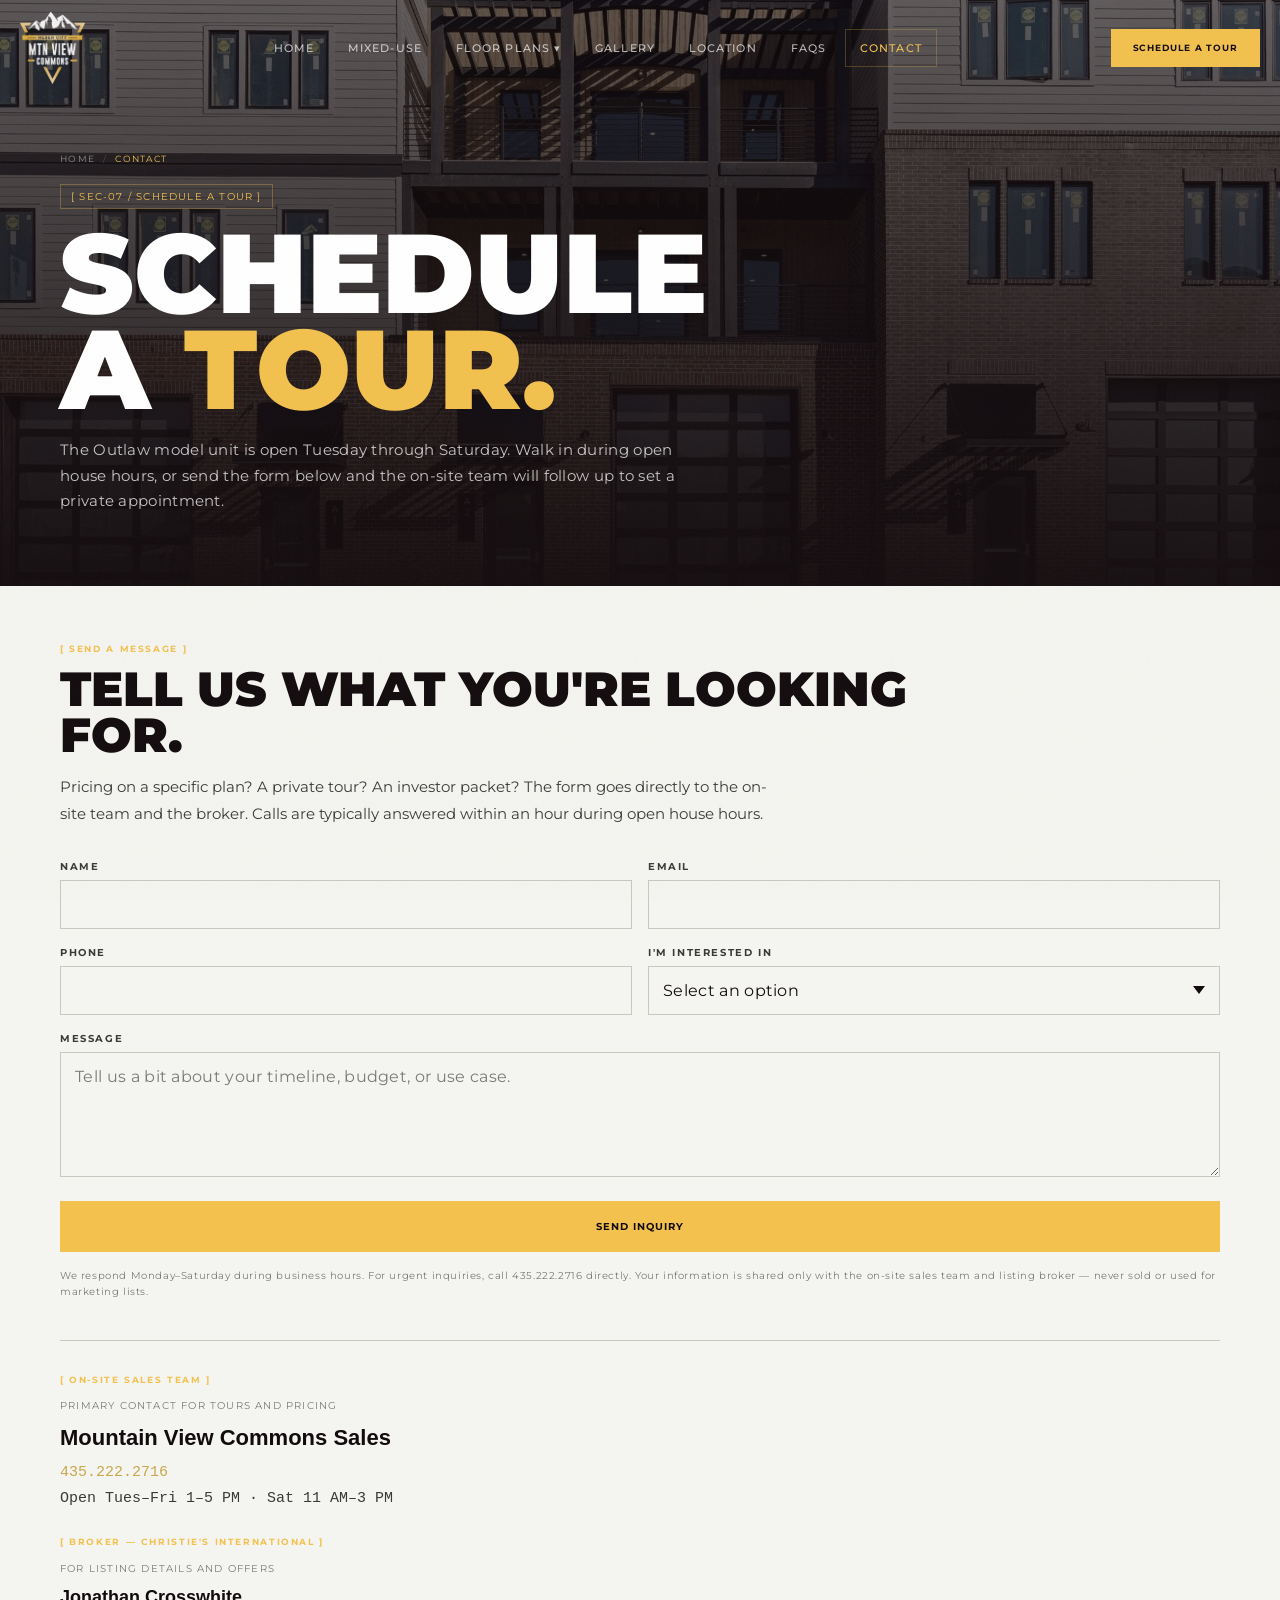
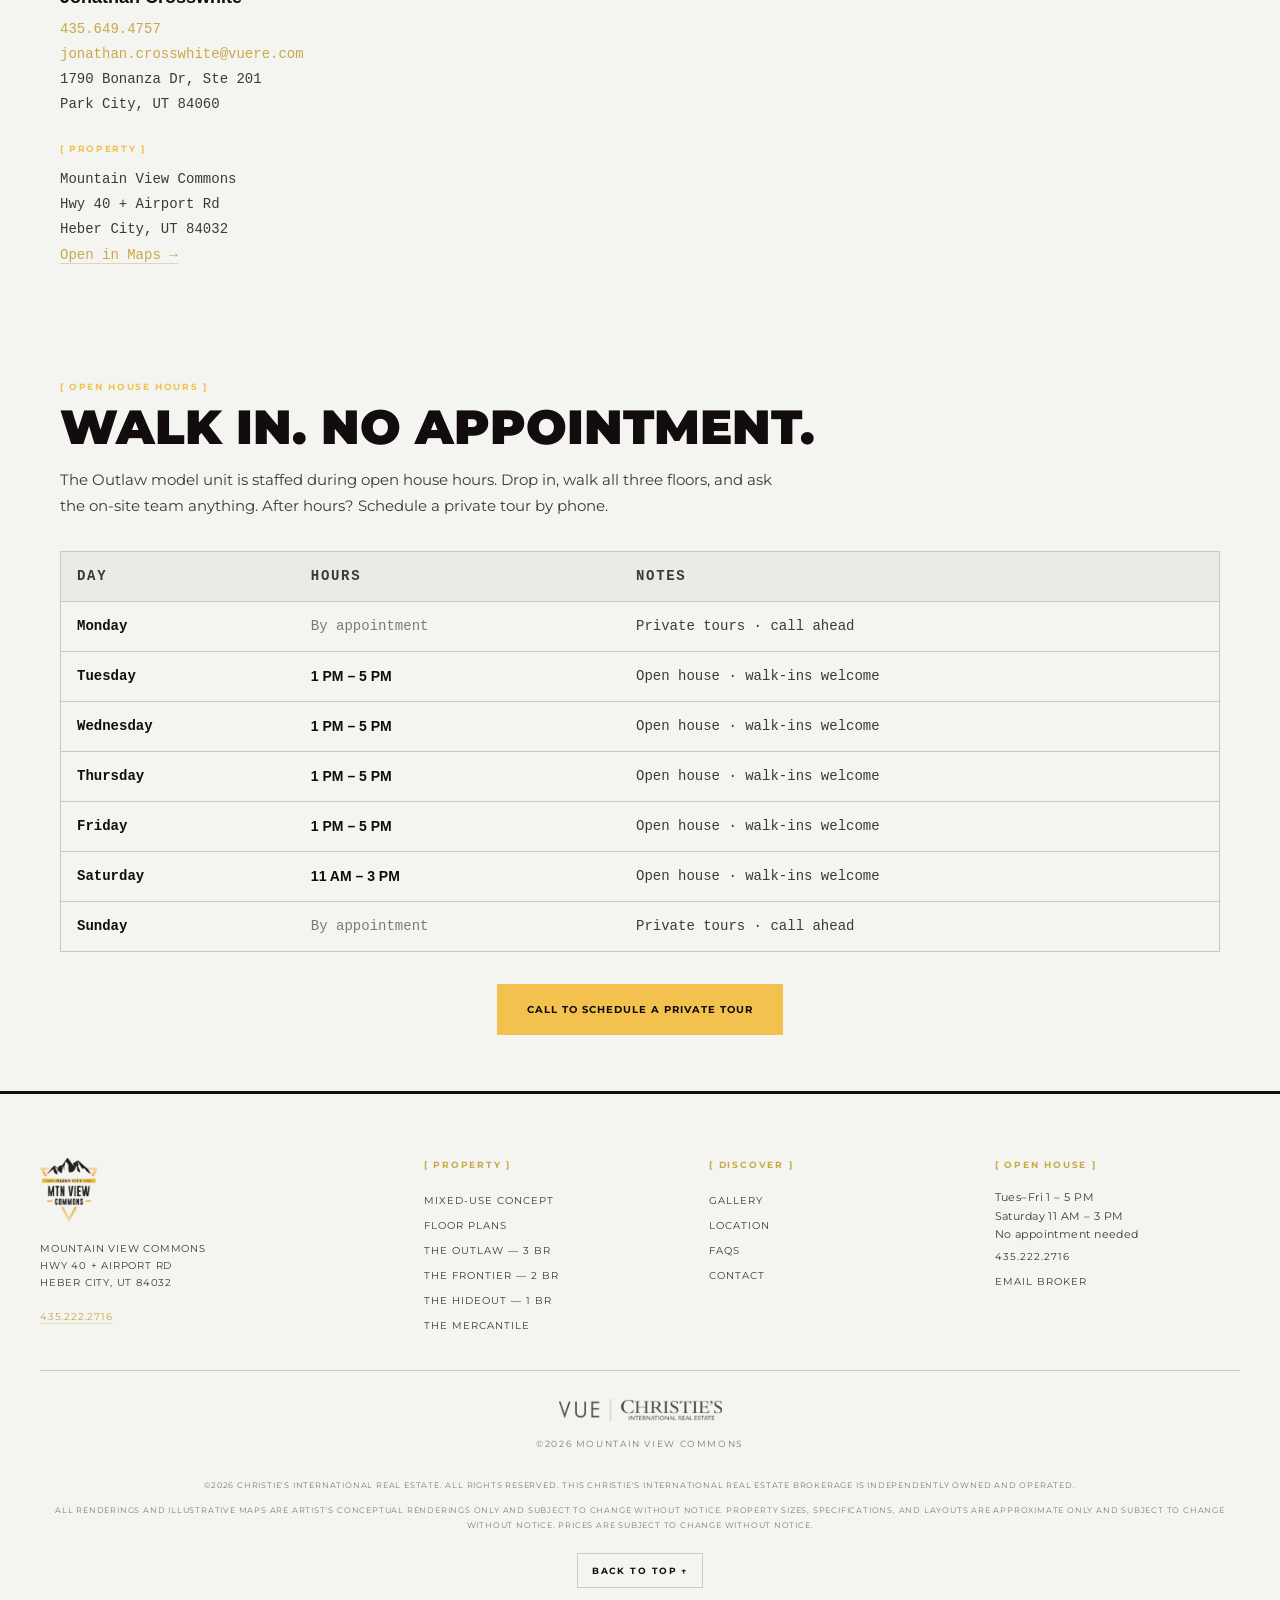
==== commit b45cbd42: "Update on-site sales phone number sitewide Replace 435.503.3293 with 435.222.2716 across all pages, " ====
--- a/contact/index.html
+++ b/contact/index.html
@@ -18,20 +18,20 @@
     <link rel="manifest" href="/assets/favicons/site.webmanifest">
 
     <title>Contact & Schedule a Tour | Mountain View Commons — Heber City UT</title>
-    <meta name="description" content="Schedule a tour of Mountain View Commons or contact the on-site team. Open house Tues–Fri 1–5 PM and Sat 11 AM–3 PM. Call 435.503.3293 or message Jonathan Crosswhite at Christie's International Real Estate.">
+    <meta name="description" content="Schedule a tour of Mountain View Commons or contact the on-site team. Open house Tues–Fri 1–5 PM and Sat 11 AM–3 PM. Call 435.222.2716 or message Jonathan Crosswhite at Christie's International Real Estate.">
 
     <link rel="canonical" href="https://www.mtnviewcommonsut.com/contact/">
 
     <meta property="og:type" content="website">
     <meta property="og:title" content="Contact & Schedule a Tour | Mountain View Commons">
-    <meta property="og:description" content="Schedule a private tour of Mountain View Commons in Heber City, UT. Call 435.503.3293.">
+    <meta property="og:description" content="Schedule a private tour of Mountain View Commons in Heber City, UT. Call 435.222.2716.">
     <meta property="og:url" content="https://www.mtnviewcommonsut.com/contact/">
     <meta property="og:image" content="https://www.mtnviewcommonsut.com/assets/photos/DSC04001.webp">
     <meta property="og:site_name" content="Mountain View Commons">
 
     <meta name="twitter:card" content="summary_large_image">
     <meta name="twitter:title" content="Contact & Schedule a Tour | Mountain View Commons">
-    <meta name="twitter:description" content="Schedule a private tour. Heber City, UT. 435.503.3293.">
+    <meta name="twitter:description" content="Schedule a private tour. Heber City, UT. 435.222.2716.">
     <meta name="twitter:image" content="https://www.mtnviewcommonsut.com/assets/photos/DSC04001.webp">
 
     <link rel="preconnect" href="https://fonts.googleapis.com">
@@ -60,7 +60,7 @@
       "mainEntity": {
         "@type": "Organization",
         "name": "Mountain View Commons",
-        "telephone": "+1-435-503-3293",
+        "telephone": "+1-435-222-2716",
         "email": "jonathan.crosswhite@vuere.com",
         "address": {
           "@type": "PostalAddress",
@@ -103,7 +103,7 @@
                 <li class="nav__item"><a class="nav__link" href="/faqs/">FAQs</a></li>
                 <li class="nav__item"><a class="nav__link" href="/contact/" aria-current="page">Contact</a></li>
             </ul>
-            <a href="tel:+14355033293" class="nav__cta btn btn--gold">Schedule a Tour</a>
+            <a href="tel:+14352222716" class="nav__cta btn btn--gold">Schedule a Tour</a>
             <button class="nav__toggle" type="button" aria-label="Open menu" aria-expanded="false" aria-controls="mobile-menu"><svg viewBox="0 0 24 24" fill="none" stroke="currentColor" stroke-width="2" stroke-linecap="round" stroke-linejoin="round"><line x1="3" y1="6" x2="21" y2="6"/><line x1="3" y1="12" x2="21" y2="12"/><line x1="3" y1="18" x2="21" y2="18"/></svg></button>
         </nav>
     </div>
@@ -128,7 +128,7 @@
         <li><a class="mobile-menu__link" href="/faqs/">FAQs <span class="mobile-menu__hint">06</span></a></li>
         <li><a class="mobile-menu__link" href="/contact/" aria-current="page">Contact <span class="mobile-menu__hint">07</span></a></li>
     </ul>
-    <div class="mobile-menu__foot"><a href="tel:+14355033293" class="btn btn--gold">Call 435.503.3293</a><a href="/contact/" class="btn btn--white">Schedule a Tour</a><p class="mobile-menu__contact">Open House · Tues–Fri 1–5 PM · Sat 11 AM–3 PM</p></div>
+    <div class="mobile-menu__foot"><a href="tel:+14352222716" class="btn btn--gold">Call 435.222.2716</a><a href="/contact/" class="btn btn--white">Schedule a Tour</a><p class="mobile-menu__contact">Open House · Tues–Fri 1–5 PM · Sat 11 AM–3 PM</p></div>
 </aside>
 
 <main id="main">
@@ -204,7 +204,7 @@
                     </div>
 
                     <button type="submit" class="btn btn--gold form__submit">Send Inquiry</button>
-                    <p class="form__hint" id="form-status" role="status" aria-live="polite">We respond Monday–Saturday during business hours. For urgent inquiries, call 435.503.3293 directly. Your information is shared only with the on-site sales team and listing broker — never sold or used for marketing lists.</p>
+                    <p class="form__hint" id="form-status" role="status" aria-live="polite">We respond Monday–Saturday during business hours. For urgent inquiries, call 435.222.2716 directly. Your information is shared only with the on-site sales team and listing broker — never sold or used for marketing lists.</p>
                 </form>
             </div>
 
@@ -214,7 +214,7 @@
                     <p class="t-mono-sm" style="color:var(--ink-light);margin-bottom:8px;font-size:10px">Primary contact for tours and pricing</p>
                     <p style="font-family:'Inter',sans-serif;font-weight:800;font-size:22px;color:var(--ink);letter-spacing:0;margin-bottom:6px">Mountain View Commons Sales</p>
                     <p style="font-family:'JetBrains Mono',monospace;font-size:15px;color:var(--ink-mid);line-height:1.7">
-                        <a href="tel:+14355033293" style="color:var(--gold-deep)">435.503.3293</a><br>
+                        <a href="tel:+14352222716" style="color:var(--gold-deep)">435.222.2716</a><br>
                         Open Tues–Fri 1–5 PM · Sat 11 AM–3 PM
                     </p>
                 </div>
@@ -273,7 +273,7 @@
                 </tbody>
             </table>
         </div>
-        <div style="margin-top:32px;text-align:center"><a class="btn btn--gold" href="tel:+14355033293">Call to Schedule a Private Tour</a></div>
+        <div style="margin-top:32px;text-align:center"><a class="btn btn--gold" href="tel:+14352222716">Call to Schedule a Private Tour</a></div>
     </div>
 </section>
 
@@ -281,10 +281,10 @@
 
 <footer class="footer">
     <div class="footer__grid">
-        <div class="footer__brand"><img src="/assets/mvc-logo-dark.png" alt="Mountain View Commons"><p class="footer__addr">Mountain View Commons<br>Hwy 40 + Airport Rd<br>Heber City, UT 84032<br><br><a href="tel:+14355033293" style="color:var(--gold)">435.503.3293</a></p></div>
+        <div class="footer__brand"><img src="/assets/mvc-logo-dark.png" alt="Mountain View Commons"><p class="footer__addr">Mountain View Commons<br>Hwy 40 + Airport Rd<br>Heber City, UT 84032<br><br><a href="tel:+14352222716" style="color:var(--gold)">435.222.2716</a></p></div>
         <div><p class="footer__col-title">[ Property ]</p><ul class="footer__list"><li><a href="/mixed-use/">Mixed-Use Concept</a></li><li><a href="/floor-plans/">Floor Plans</a></li><li><a href="/floor-plans/the-outlaw/">The Outlaw — 3 BR</a></li><li><a href="/floor-plans/the-frontier/">The Frontier — 2 BR</a></li><li><a href="/floor-plans/the-hideout/">The Hideout — 1 BR</a></li><li><a href="/floor-plans/the-mercantile/">The Mercantile</a></li></ul></div>
         <div><p class="footer__col-title">[ Discover ]</p><ul class="footer__list"><li><a href="/gallery/">Gallery</a></li><li><a href="/location/">Location</a></li><li><a href="/faqs/">FAQs</a></li><li><a href="/contact/">Contact</a></li></ul></div>
-        <div><p class="footer__col-title">[ Open House ]</p><ul class="footer__list"><li>Tues–Fri 1 – 5 PM</li><li>Saturday 11 AM – 3 PM</li><li>No appointment needed</li><li><a href="tel:+14355033293">435.503.3293</a></li><li><a href="mailto:jonathan.crosswhite@vuere.com">Email broker</a></li></ul></div>
+        <div><p class="footer__col-title">[ Open House ]</p><ul class="footer__list"><li>Tues–Fri 1 – 5 PM</li><li>Saturday 11 AM – 3 PM</li><li>No appointment needed</li><li><a href="tel:+14352222716">435.222.2716</a></li><li><a href="mailto:jonathan.crosswhite@vuere.com">Email broker</a></li></ul></div>
     </div>
     <div class="footer__bottom"><img src="/assets/vue-dark.png" alt="VUE | Christie's International Real Estate" width="163" height="22" loading="lazy" decoding="async"><p class="footer__copy">©2026 Mountain View Commons</p></div>
     <div class="footer__legal"><p>©2026 Christie's International Real Estate. All rights reserved. This Christie's International Real Estate brokerage is independently owned and operated.</p><p>All renderings and illustrative maps are artist's conceptual renderings only and subject to change without notice. Property sizes, specifications, and layouts are approximate only and subject to change without notice. Prices are subject to change without notice.</p></div>
--- a/assets/styles.css
+++ b/assets/styles.css
@@ -184,6 +184,7 @@
     top: 0; left: 0; right: 0;
     z-index: 50;
 }
+
 .navigation::after {
     content: '';
     position: absolute;
@@ -564,7 +565,6 @@
     min-height: 100dvh;
     display: flex;
     flex-direction: column;
-    justify-content: flex-end;
     overflow: hidden;
     background: var(--ink);
 }
@@ -576,12 +576,14 @@
     100% { transform: scale(1.05) translate(0, 0); }
 }
 
-.home-hero__bg img {
-    width: 100%; height: 100%; object-fit: cover;
+.home-hero__video {
+    position: absolute;
+    inset: 0;
+    width: 100%; height: 100%;
+    object-fit: cover;
+    display: block;
     opacity: 0.5;
     filter: grayscale(60%) contrast(1.05) brightness(1.1);
-    animation: hero-drift 25s cubic-bezier(0.45, 0, 0.55, 1) infinite;
-    will-change: transform;
 }
 .home-hero__bg::after {
     content: '';
@@ -595,38 +597,74 @@
 .home-hero__content {
     position: relative;
     z-index: 3;
-    padding: 0 20px 48px 20px;
+    padding: 32px 20px 48px 20px;
     max-width: 1200px;
     margin: 0 auto;
     width: 100%;
-}
-@media (min-width: 768px) { .home-hero__content { padding-bottom: 64px; } }
+    flex: 1;
+    display: flex;
+    flex-direction: column;
+}
+@media (min-width: 768px) {
+    .home-hero__content { padding: 40px 32px 64px 32px; }
+}
+
+.home-hero__lockup {
+    margin-top: auto;
+    width: 100%;
+    container-type: inline-size;
+}
 
 .home-hero__id {
+    margin-bottom: 24px;
+    margin-left: -0.04em;
+    font-family: 'Montserrat', sans-serif;
+    font-size: 11px;
+    font-weight: 500;
+    letter-spacing: 0.2em;
+    color: rgba(255,255,255,0.62);
+    text-transform: uppercase;
+    line-height: 1.6;
+}
+.home-hero__id-sep {
+    color: rgba(201, 168, 76, 0.85);
+    margin: 0 14px;
+    font-weight: 400;
+    font-size: 1.5em;
+    line-height: 0;
+    vertical-align: middle;
+}
+.home-hero__id-item--m { display: none; }
+@media (max-width: 600px) {
+    .home-hero__id { font-size: 9.5px; letter-spacing: 0.14em; }
+    .home-hero__id-sep { margin: 0 8px; }
+    .home-hero__id-item--d { display: none; }
+    .home-hero__id-item--m { display: inline; }
+}
+@media (max-width: 380px) {
+    .home-hero__id { font-size: 8.5px; letter-spacing: 0.1em; }
+    .home-hero__id-sep { margin: 0 6px; }
+}
+
+.home-hero__title {
+    font-family: 'Montserrat', sans-serif;
+    font-weight: 900;
+    font-size: clamp(26px, 9.8cqw, 130px);
+    text-transform: uppercase;
+    letter-spacing: 0;
+    line-height: 1;
+    color: #fff;
+    margin: 0;
+    margin-left: -0.08em;
+    white-space: nowrap;
+}
+.home-hero__title .gold-line { color: var(--gold); }
+.home-hero__sep {
     display: inline-block;
-    border: 1px solid rgba(255,255,255,0.2);
-    padding: 4px 10px;
-    margin-bottom: 16px;
-    font-family: 'Montserrat', sans-serif;
-    font-size: 10px;
-    letter-spacing: 0.12em;
-    color: rgba(255,255,255,0.5);
-    text-transform: uppercase;
-}
-
-.home-hero__title {
-    font-family: 'Montserrat', sans-serif;
-    font-weight: 900;
-    font-size: clamp(46px, 11vw, 132px);
-    text-transform: uppercase;
-    letter-spacing: 0;
-    line-height: 0.86;
-    color: #fff;
-    margin-bottom: 18px;
-}
-.home-hero__title .gold-line { display: block; color: var(--gold); }
-@media (max-width: 380px) {
-    .home-hero__title { font-size: 42px; }
+    color: rgba(255,255,255,0.28);
+    font-weight: 300;
+    margin: 0 0.18em;
+    transform: translateY(-0.04em);
 }
 
 .home-hero__deck {
@@ -670,6 +708,90 @@
     .home-hero__meta-item:nth-child(n+3) { border-top: 1px solid rgba(255,255,255,0.1); }
 }
 
+/* Hero — mobile layout overrides (must come after base hero rules to win cascade) */
+.home-hero__cta { display: none; }
+@media (max-width: 600px) {
+    .home-hero {
+        min-height: 100dvh;
+        aspect-ratio: auto;
+    }
+    .home-hero__bg::after {
+        background: linear-gradient(to bottom,
+            rgba(19,12,14,0.78) 0%,
+            transparent 28%,
+            transparent 55%,
+            rgba(19,12,14,0.92) 100%);
+    }
+    .home-hero__video { opacity: 1 !important; filter: grayscale(50%) brightness(0.92) !important; }
+    .home-hero__cta { display: flex; margin-top: 28px; }
+    .home-hero__cta .btn { width: 100%; min-height: 52px; }
+}
+
+/* Hero scroll indicator */
+.home-hero__scroll {
+    position: absolute;
+    right: 20px;
+    bottom: 24px;
+    z-index: 4;
+    display: flex;
+    flex-direction: column;
+    align-items: center;
+    gap: 14px;
+    color: rgba(255,255,255,0.55);
+    text-decoration: none;
+    transition: opacity 0.5s ease, color 0.2s ease, transform 0.2s ease;
+}
+.home-hero__scroll:hover,
+.home-hero__scroll:focus-visible {
+    color: var(--gold);
+    outline: none;
+}
+.home-hero__scroll-label {
+    font-family: 'Montserrat', sans-serif;
+    font-size: 10px;
+    letter-spacing: 0.22em;
+    text-transform: uppercase;
+    font-weight: 500;
+}
+.home-hero__scroll-line {
+    position: relative;
+    width: 1px;
+    height: 48px;
+    background: rgba(255,255,255,0.18);
+    overflow: hidden;
+}
+.home-hero__scroll-line::after {
+    content: '';
+    position: absolute;
+    top: -14px;
+    left: 0;
+    width: 100%;
+    height: 14px;
+    background: linear-gradient(to bottom, transparent, currentColor);
+    animation: scroll-trace 2s cubic-bezier(0.5, 0, 0.5, 1) infinite;
+}
+@keyframes scroll-trace {
+    0%   { transform: translateY(0); opacity: 0; }
+    20%  { opacity: 1; }
+    80%  { opacity: 1; }
+    100% { transform: translateY(62px); opacity: 0; }
+}
+@media (min-width: 768px) {
+    .home-hero__scroll { right: 32px; bottom: 32px; gap: 16px; }
+    .home-hero__scroll-line { height: 56px; }
+    @keyframes scroll-trace {
+        0%   { transform: translateY(0); opacity: 0; }
+        20%  { opacity: 1; }
+        80%  { opacity: 1; }
+        100% { transform: translateY(70px); opacity: 0; }
+    }
+}
+:root.nav-scrolled .home-hero__scroll {
+    opacity: 0;
+    pointer-events: none;
+    transform: translateY(8px);
+}
+
 /* ----------------------------------------------------------------
    DATA STRIP (4-up cells with hover)
    ---------------------------------------------------------------- */
@@ -680,18 +802,24 @@
 }
 .data-strip__inner {
     display: grid;
-    grid-template-columns: 1fr;
+    grid-template-columns: 1fr 1fr;
 }
 .data-strip__cell {
     background: var(--paper);
     padding: 22px 18px;
     transition: background 0.5s cubic-bezier(0.16, 1, 0.3, 1);
-    border-top: 1px solid var(--rule-light);
-}
-.data-strip__cell:first-child { border-top: none; }
+}
+@media (max-width: 639px) {
+    .data-strip__cell {
+        border-top: 1px solid var(--rule-light);
+        border-left: 1px solid var(--rule-light);
+    }
+    .data-strip__cell:nth-child(-n+2) { border-top: none; }
+    .data-strip__cell:nth-child(odd) { border-left: none; }
+}
 @media (min-width: 640px) {
     .data-strip__inner { grid-template-columns: repeat(4, 1fr); }
-    .data-strip__cell { border-top: none; border-left: 1px solid var(--rule-light); }
+    .data-strip__cell { border-left: 1px solid var(--rule-light); }
     .data-strip__cell:first-child { border-left: none; }
 }
 .data-strip__cell:hover { background: var(--paper-mid); }
@@ -1546,6 +1674,8 @@
     }
     .reveal { opacity: 1; transform: none; }
     .home-hero__bg img { animation: none; }
+    .home-hero__video { display: none; }
+    .home-hero__scroll-line::after { animation: none; opacity: 0.5; transform: translateY(20px); }
 }
 
 /* ----------------------------------------------------------------
